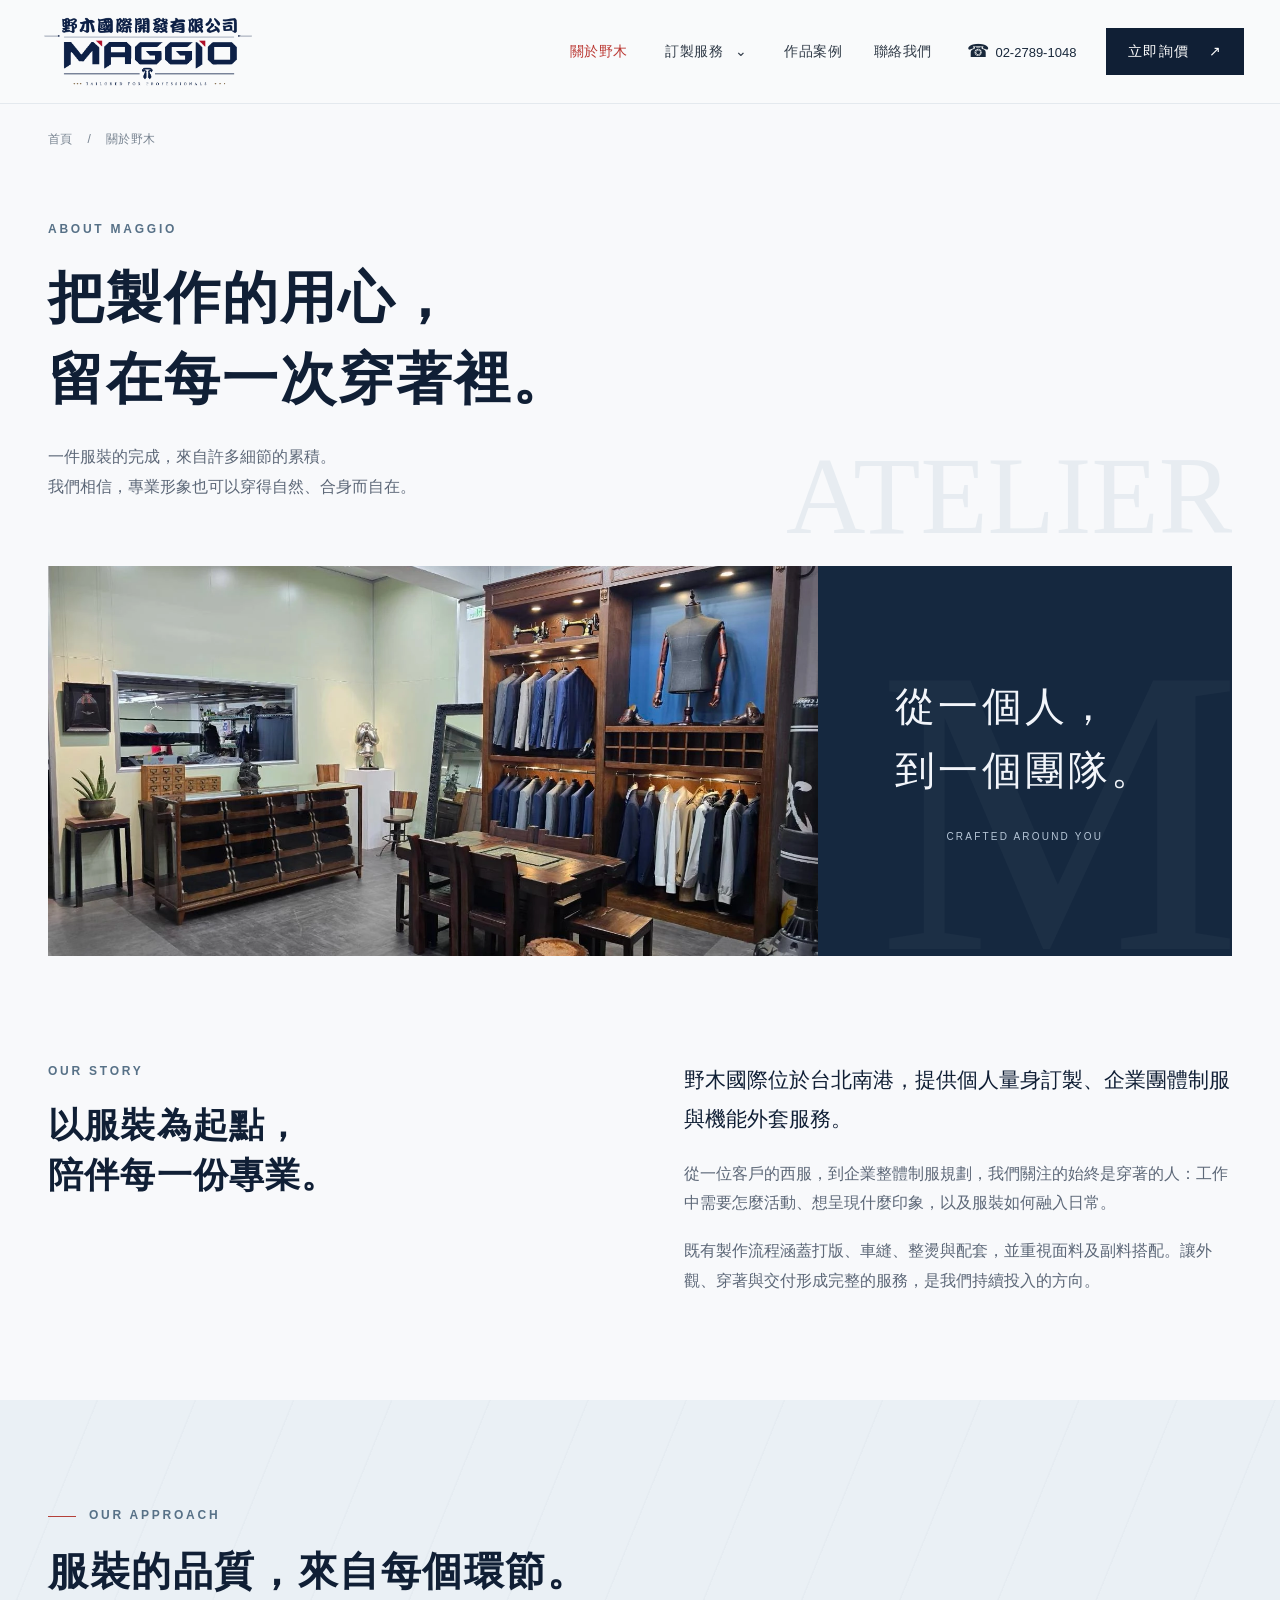
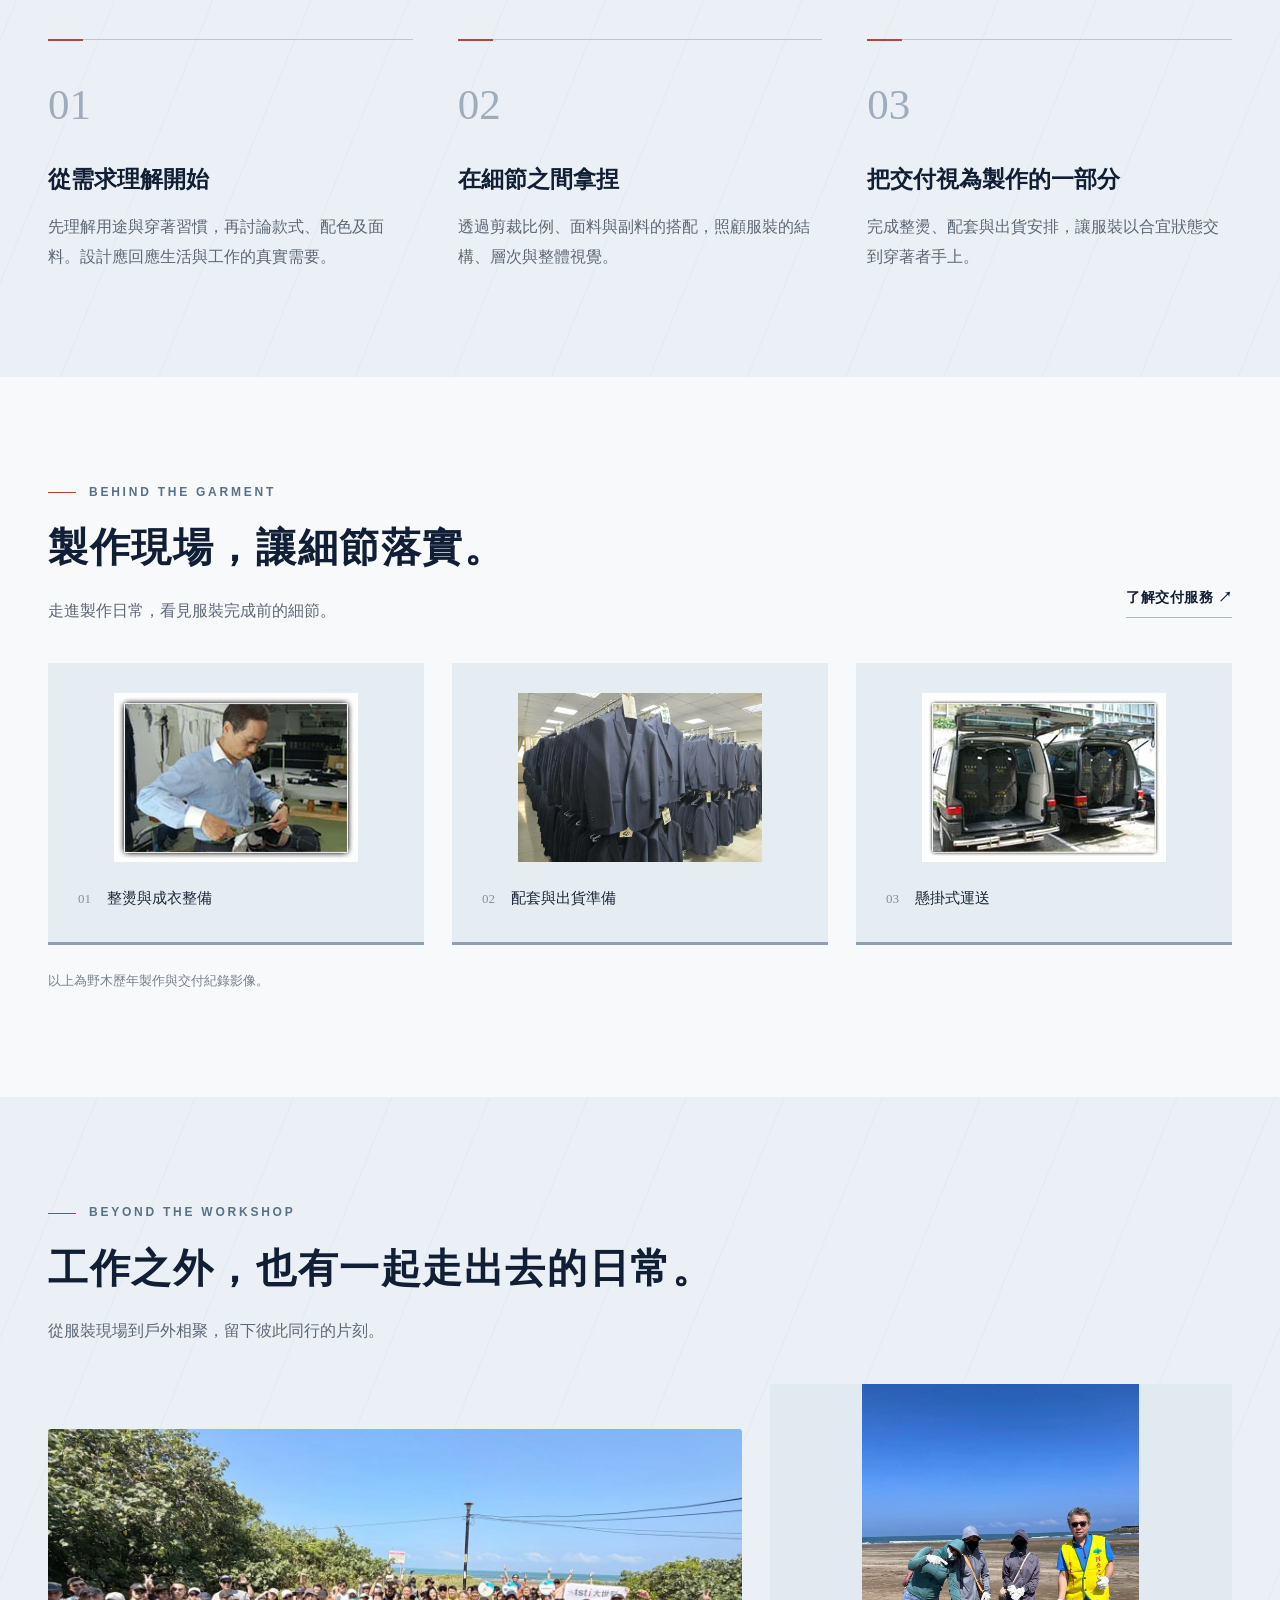
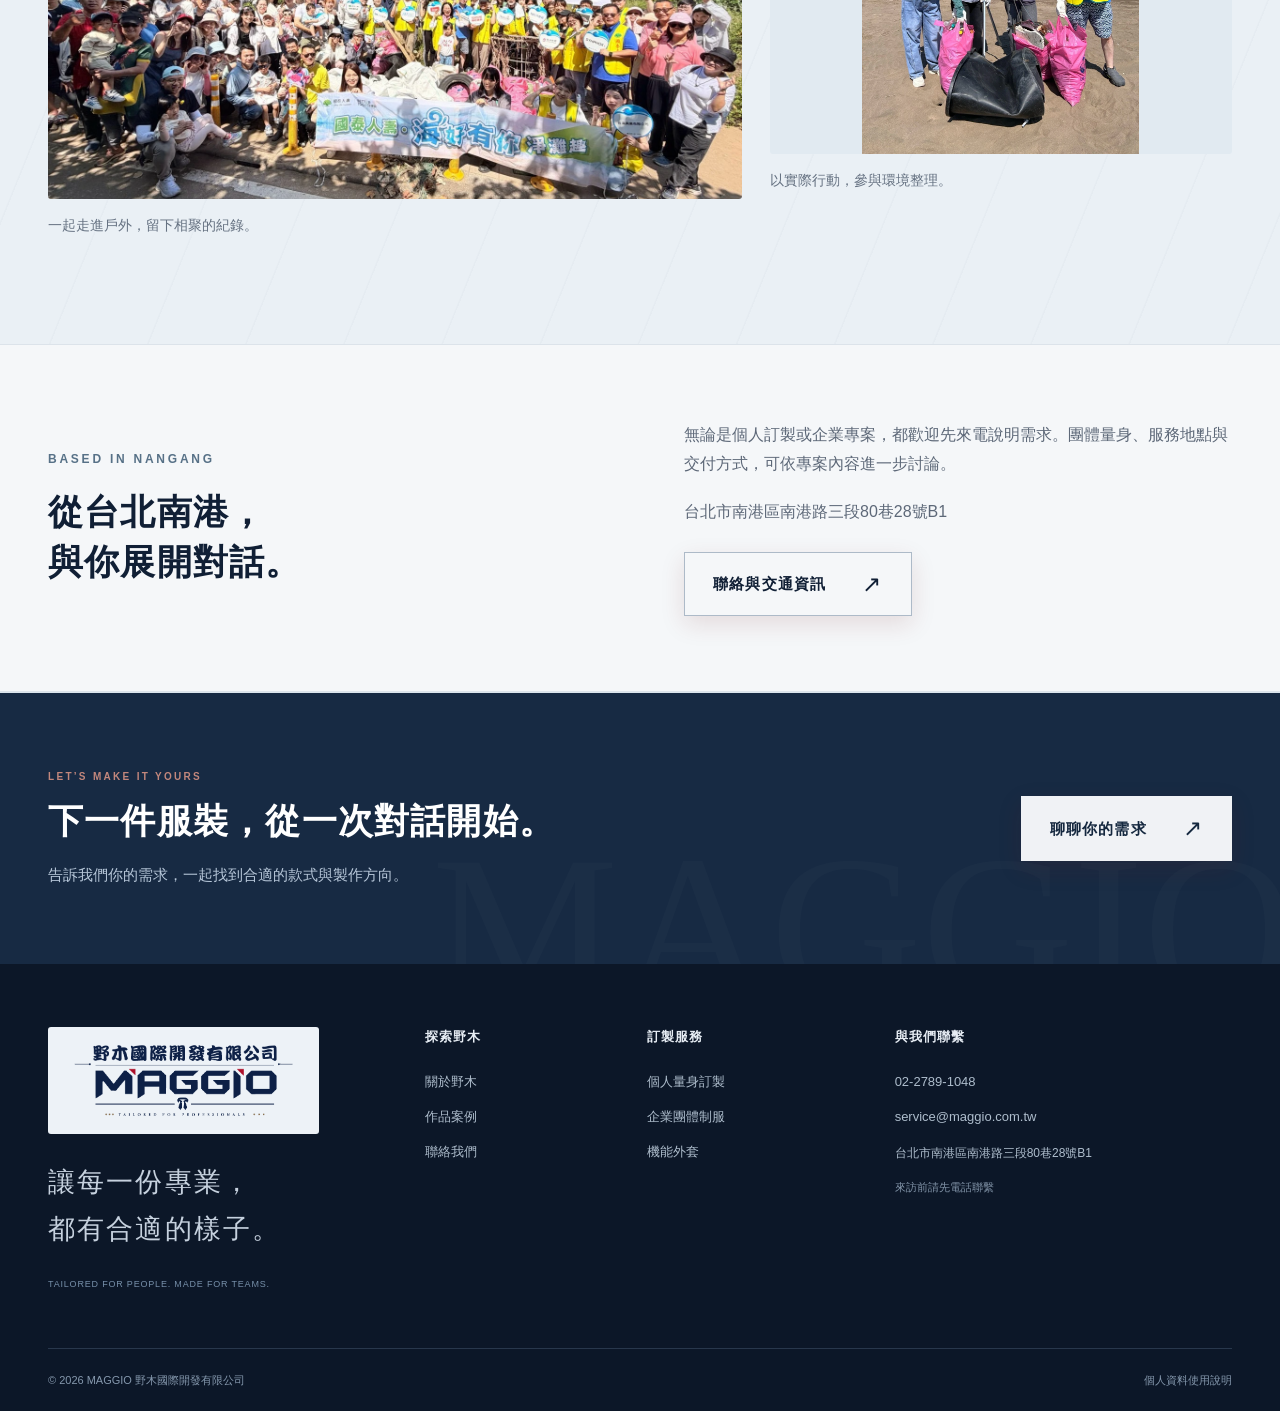
==== about/index.html @ a210dacb "Refresh supplied logo artwork and version image URLs" ====
<!doctype html>
<html lang="zh-Hant"><head><meta charset="utf-8"><meta name="viewport" content="width=device-width,initial-scale=1"><title>關於野木｜製作的細節，穿著的信任｜MAGGIO</title><meta name="description" content="認識 MAGGIO 野木國際，從打版、製作到整燙與交付，了解我們對服裝與服務的用心。"><meta name="robots" content="noindex,nofollow"><meta name="theme-color" content="#0b1c34"><link rel="canonical" href="https://www.maggio.com.tw/about/"><meta property="og:title" content="關於野木｜製作的細節，穿著的信任｜MAGGIO"><meta property="og:description" content="認識 MAGGIO 野木國際，從打版、製作到整燙與交付，了解我們對服裝與服務的用心。"><meta property="og:type" content="website"><link rel="icon" type="image/png" href="../assets/images/logo.png?v=d0197b161d"><link rel="stylesheet" href="../assets/styles.css"><link rel="stylesheet" href="../assets/design.css?v=20260930-3"><script src="../assets/site.js" defer></script><script src="../assets/experience.js" defer></script></head><body class="page-about"><a class="skip-link" href="#main">跳至主要內容</a>
<header class="site-header"><div class="header-inner">
<a class="brand" href="../index.html" aria-label="MAGGIO 野木國際 首頁"><img class="brand-logo" src="../assets/images/logo.png?v=d0197b161d" alt="MAGGIO 野木國際開發有限公司" width="729" height="245"></a>
<button class="menu-toggle" aria-expanded="false" aria-controls="main-nav" aria-label="開啟導覽選單"><span></span><span></span></button>
<nav id="main-nav" class="main-nav" aria-label="主導覽"><a href="../about/index.html" aria-current="page">關於野木</a>
<div class="nav-dropdown"><button class="services-toggle" aria-expanded="false" aria-controls="service-nav">訂製服務 <span aria-hidden="true">⌄</span></button><div class="dropdown-panel" id="service-nav"><a href="../bespoke/index.html">個人量身訂製</a><a href="../corporate-uniforms/index.html">企業團體制服</a><a href="../functional-outerwear/index.html">機能外套</a></div></div>
<a href="../projects/index.html">作品案例</a><a href="../contact/index.html">聯絡我們</a></nav>
<a class="header-phone" href="tel:+886227891048"><span aria-hidden="true">☎</span> 02-2789-1048</a><a class="header-cta" href="../contact/index.html">立即詢價 <span aria-hidden="true">↗</span></a>
</div></header><main id="main"><section class="editorial-hero container"><nav class="breadcrumb" aria-label="麵包屑"><a href="../index.html">首頁</a><span aria-hidden="true">/</span><span>關於野木</span></nav><div class="editorial-heading"><p class="eyebrow">ABOUT MAGGIO</p><h1>把製作的用心，<br>留在每一次穿著裡。</h1><p>一件服裝的完成，來自許多細節的累積。<br>我們相信，專業形象也可以穿得自然、合身而自在。</p></div><div class="about-strip"><div><img src="../assets/images/supplied-10.webp" alt="野木西服展示與諮詢空間" class="" loading="eager" decoding="async" width="1200" height="900"></div><div class="about-statement"><span class="large-monogram" aria-hidden="true">M</span><p>從一個人，<br>到一個團隊。</p><small>CRAFTED AROUND YOU</small></div></div></section>
<section class="section container split story"><div><p class="eyebrow">OUR STORY</p><h2>以服裝為起點，<br>陪伴每一份專業。</h2></div><div><p class="lead">野木國際位於台北南港，提供個人量身訂製、企業團體制服與機能外套服務。</p><p>從一位客戶的西服，到企業整體制服規劃，我們關注的始終是穿著的人：工作中需要怎麼活動、想呈現什麼印象，以及服裝如何融入日常。</p><p>既有製作流程涵蓋打版、車縫、整燙與配套，並重視面料及副料搭配。讓外觀、穿著與交付形成完整的服務，是我們持續投入的方向。</p></div></section>
<section class="section pale"><div class="container"><div class="section-heading"><p class="eyebrow">OUR APPROACH</p><h2>服裝的品質，來自每個環節。</h2></div><div class="feature-grid"><article class="feature"><span class="index">01</span><h3>從需求理解開始</h3><p>先理解用途與穿著習慣，再討論款式、配色及面料。設計應回應生活與工作的真實需要。</p></article><article class="feature"><span class="index">02</span><h3>在細節之間拿捏</h3><p>透過剪裁比例、面料與副料的搭配，照顧服裝的結構、層次與整體視覺。</p></article><article class="feature"><span class="index">03</span><h3>把交付視為製作的一部分</h3><p>完成整燙、配套與出貨安排，讓服裝以合宜狀態交到穿著者手上。</p></article></div></div></section>
<section class="section container"><div class="heading-row"><div class="section-heading"><p class="eyebrow">BEHIND THE GARMENT</p><h2>製作現場，讓細節落實。</h2><p>走進製作日常，看見服裝完成前的細節。</p></div><a class="text-link" href="../corporate-uniforms/index.html#delivery-service">了解交付服務 ↗</a></div><div class="workshop-grid"><figure><img src="../assets/images/original-40.webp" alt="原站工廠照片：師傅進行服裝整燙" class="" loading="lazy" decoding="async" width="1200" height="900"><figcaption><span>01</span> 整燙與成衣整備</figcaption></figure><figure><img src="../assets/images/supplied-06.webp" alt="深色西服成衣懸掛配套" class="" loading="lazy" decoding="async" width="1200" height="900"><figcaption><span>02</span> 配套與出貨準備</figcaption></figure><figure><img src="../assets/images/original-42.webp" alt="原站照片：服裝懸掛式運送" class="" loading="lazy" decoding="async" width="1200" height="900"><figcaption><span>03</span> 懸掛式運送</figcaption></figure></div><p class="source-note">以上為野木歷年製作與交付紀錄影像。</p></section>
<section class="section pale"><div class="container"><div class="section-heading"><p class="eyebrow">BEYOND THE WORKSHOP</p><h2>工作之外，也有一起走出去的日常。</h2><p>從服裝現場到戶外相聚，留下彼此同行的片刻。</p></div><div class="company-life"><figure><img src="../assets/images/supplied-05.webp" alt="戶外活動參與者合影" class="" loading="lazy" decoding="async" width="1200" height="900"><figcaption>一起走進戶外，留下相聚的紀錄。</figcaption></figure><figure><img src="../assets/images/supplied-01.webp" alt="戶外環境整理活動紀錄" class="" loading="lazy" decoding="async" width="1200" height="900"><figcaption>以實際行動，參與環境整理。</figcaption></figure></div></div></section><section class="location-band"><div class="container split"><div><p class="eyebrow">BASED IN NANGANG</p><h2>從台北南港，<br>與你展開對話。</h2></div><div><p>無論是個人訂製或企業專案，都歡迎先來電說明需求。團體量身、服務地點與交付方式，可依專案內容進一步討論。</p><p>台北市南港區南港路三段80巷28號B1</p><a class="button secondary" href="../contact/index.html">聯絡與交通資訊<span aria-hidden="true">↗</span></a></div></div></section><section class="cta-band"><div class="container cta-inner"><div><p class="eyebrow">LET’S MAKE IT YOURS</p><h2>下一件服裝，從一次對話開始。</h2><p>告訴我們你的需求，一起找到合適的款式與製作方向。</p></div><a class="button " href="../contact/index.html">聊聊你的需求<span aria-hidden="true">↗</span></a></div></section></main><footer class="site-footer"><div class="container footer-grid"><div class="footer-brand"><a class="brand" href="../index.html"><img class="brand-logo" src="../assets/images/logo.png?v=d0197b161d" alt="MAGGIO 野木國際開發有限公司" width="729" height="245"></a><p>讓每一份專業，<br>都有合適的樣子。</p><span class="footer-en">TAILORED FOR PEOPLE. MADE FOR TEAMS.</span></div>
<div><h3>探索野木</h3><a href="../about/index.html">關於野木</a><a href="../projects/index.html">作品案例</a><a href="../contact/index.html">聯絡我們</a></div>
<div><h3>訂製服務</h3><a href="../bespoke/index.html">個人量身訂製</a><a href="../corporate-uniforms/index.html">企業團體制服</a><a href="../functional-outerwear/index.html">機能外套</a></div>
<div class="footer-contact"><h3>與我們聯繫</h3><a href="tel:+886227891048">02-2789-1048</a><a href="mailto:service@maggio.com.tw">service@maggio.com.tw</a><p>台北市南港區南港路三段80巷28號B1</p><p class="muted">來訪前請先電話聯繫</p></div></div>
<div class="container footer-bottom"><span>© 2026 MAGGIO 野木國際開發有限公司</span><a href="../contact/index.html#privacy">個人資料使用說明</a></div></footer>
<div class="mobile-contact"><a href="tel:+886227891048">電話諮詢</a><a href="../contact/index.html">立即詢價 <span aria-hidden="true">↗</span></a></div></body></html>
---- assets/styles.css ----
@charset "UTF-8";
:root{--navy:#0b1c34;--ink:#19283b;--muted:#667282;--line:#dce3ea;--pale:#eff5fa;--red:#e34c43;--white:#fff;--serif:"Noto Serif TC","Songti TC","PMingLiU",serif;--sans:"Noto Sans TC","Microsoft JhengHei","PingFang TC",sans-serif;--container:1280px}
*{box-sizing:border-box}html{scroll-behavior:smooth;scroll-padding-top:105px}body{margin:0;background:white;color:var(--ink);font-family:var(--sans);font-size:16px;line-height:1.85;-webkit-font-smoothing:antialiased}a{color:inherit;text-decoration:none}button,input,textarea,select{font:inherit}button,a,input,textarea,select{-webkit-tap-highlight-color:transparent}button{cursor:pointer}img{display:block;max-width:100%;height:auto}figure{margin:0}h1,h2,h3,p{margin:0}p+p{margin-top:18px}h1,h2,h3{color:var(--navy)}h1,h2{font-family:var(--serif);font-weight:700;line-height:1.45;letter-spacing:.035em}h1{font-size:clamp(36px,4vw,60px)}h2{font-size:clamp(28px,2.7vw,39px)}h3{font-size:21px;line-height:1.6;font-weight:600}p{color:#5d6878}::selection{background:#d9e7f4;color:var(--navy)}:focus-visible{outline:3px solid #3874ab;outline-offset:5px}section[id]{scroll-margin-top:100px}[hidden]{display:none!important}.container{width:min(var(--container),calc(100% - 96px));margin-inline:auto}.section{padding-block:90px}.pale{background:var(--pale)}.navy{background:var(--navy);color:white}.navy h2,.navy dt,.navy .eyebrow{color:white}.navy p,.navy dd{color:#c4cfde}.eyebrow{font-size:12px;line-height:1.7;font-weight:600;letter-spacing:.18em;color:#577187;margin-bottom:18px}.section-heading{max-width:760px;margin-bottom:38px}.section-heading p:not(.eyebrow){margin-top:18px}.section-heading h2{line-height:1.45}.heading-row{display:flex;align-items:flex-end;justify-content:space-between;gap:32px;margin-bottom:38px}.heading-row .section-heading{margin:0}.heading-row>.text-link{flex-shrink:0;margin-bottom:7px}.lead{font-size:21px;line-height:1.85;color:var(--navy);margin-bottom:20px}.split{display:grid;grid-template-columns:1fr 1fr;gap:88px;align-items:center}.intro-split{gap:100px}.spaced{margin-top:58px}.button{display:inline-flex;align-items:center;justify-content:space-between;gap:36px;min-height:53px;padding:13px 28px;border:1px solid var(--red);background:var(--red);color:white;font-size:15px;letter-spacing:.08em;line-height:1.6;font-weight:600;border-radius:2px;transition:background .2s,transform .2s}.button:hover{background:#cb3d35;border-color:#cb3d35;transform:translateY(-2px)}.button span[aria-hidden]{font-size:23px;font-weight:400}.button.secondary{background:transparent;border-color:#adbac8;color:var(--navy)}.button.secondary:hover{background:#e5edf4}.text-link{display:inline-flex;gap:30px;align-items:center;font-size:14px;font-weight:600;letter-spacing:.035em;padding-bottom:6px;border-bottom:1px solid #aab7c5;color:var(--navy)}.text-link:hover{color:var(--red);border-color:var(--red)}.quiet-link{font-size:14px;letter-spacing:.05em}.quiet-link span{margin-left:18px}.source-note{font-size:13px;color:#78818d;line-height:1.8;margin-top:24px}.muted{color:#9caab9}.skip-link{position:fixed;top:-100px;left:16px;z-index:100;background:var(--navy);color:white;padding:12px}.skip-link:focus{top:10px}
/* Shared navigation */
.site-header{height:89px;background:rgba(255,255,255,.97);border-bottom:1px solid #e4e9ee;position:sticky;top:0;z-index:30}.header-inner{height:100%;width:calc(100% - 72px);max-width:1560px;margin:auto;display:flex;align-items:center;gap:30px}.brand{display:inline-flex;align-items:center;gap:14px;white-space:nowrap;color:var(--navy)}.brand>span{font-family:Georgia,"Times New Roman",serif;font-size:34px;line-height:1;letter-spacing:-1.2px}.brand>small{font-size:15px;letter-spacing:.18em;font-weight:500}.main-nav{display:flex;align-items:center;gap:31px;margin-left:auto;font-size:14px;letter-spacing:.04em}.main-nav>a,.services-toggle{padding-block:28px;color:#313b48}.main-nav>a:hover,.main-nav a[aria-current=page],.services-toggle:hover{color:var(--red)}.services-toggle{background:none;border:0;letter-spacing:.04em;font-size:14px}.services-toggle>span{margin-left:7px}.nav-dropdown{position:relative}.dropdown-panel{display:none;position:absolute;top:69px;left:-24px;min-width:220px;background:white;box-shadow:0 12px 35px #0b1c3418;padding:14px;border:1px solid var(--line)}.dropdown-panel a{display:block;padding:9px 14px}.dropdown-panel a:hover{background:var(--pale)}.nav-dropdown.open .dropdown-panel{display:block}.header-phone{font-size:13px;white-space:nowrap;margin-left:5px}.header-phone span{font-size:18px;margin-right:3px}.header-cta{background:var(--navy);color:white;padding:11px 22px;white-space:nowrap;font-size:14px;letter-spacing:.08em}.header-cta:hover{background:var(--red)}.header-cta span{margin-left:15px}.menu-toggle{display:none}.breadcrumb{display:flex;gap:15px;align-items:center;font-size:12px;color:#788491;padding-block:24px;letter-spacing:.02em}.breadcrumb a:hover{color:var(--red)}
/* Home */
.home-hero{position:relative;height:650px;isolation:isolate;overflow:hidden;background:#eaf3fc}.hero-photo{position:absolute;inset:0 0 0 25%;z-index:-2}.hero-photo img{width:100%;height:100%;object-fit:cover;object-position:right center}.home-hero:after{content:"";position:absolute;inset:0;z-index:-1;background:linear-gradient(90deg,#fbfdff 0%,#fbfdff 27%,#fbfdffed 35%,#fbfdff70 47%,transparent 58%)}.hero-layout{height:100%;display:flex;align-items:center}.hero-copy{padding-bottom:15px}.hero-copy .eyebrow{font-size:11px;margin-bottom:26px}.hero-copy h1{font-size:clamp(40px,4.15vw,65px);line-height:1.37;letter-spacing:.055em}.red-dot{color:var(--red)}.hero-subtitle{margin-top:23px;font-size:21px;letter-spacing:.12em;color:var(--navy)}.hero-description{font-size:14px;line-height:2;margin-top:17px}.hero-actions{display:flex;gap:30px;align-items:center;margin-top:32px}.hero-footnote{position:absolute;left:48px;bottom:23px;font-size:10px;letter-spacing:.16em;color:#73889d}.image-note{position:absolute;right:22px;bottom:15px;font-size:11px;color:#2c455b;background:#ffffffba;padding:2px 9px}.trust-strip{border-bottom:1px solid var(--line);background:#fff}.trust-strip>.container{display:flex;align-items:center;justify-content:space-between;gap:22px;min-height:98px}.trust-strip span{font-size:16px;color:#3b4f65;letter-spacing:.09em}.trust-strip .trust-label{font-size:13px;color:#768391;padding-right:32px;border-right:1px solid var(--line)}.trust-strip small{display:block;font-size:9px;letter-spacing:.1em;color:#7a8a9b;margin-top:4px}.service-grid{display:grid;grid-template-columns:repeat(3,1fr);gap:27px}.service-card{border-bottom:1px solid var(--line);padding-bottom:22px}.service-image{position:relative;height:280px;overflow:hidden;background:#e5ecf3}.service-image img{width:100%;height:100%;object-fit:cover;transition:transform .5s}.service-card:first-child .service-image img{object-position:center 35%}.service-card:nth-child(2) .service-image img{object-position:right; width:165%;max-width:none;transform:translateX(-34%)}.service-card:hover .service-image img{transform:scale(1.025)}.service-card:nth-child(2):hover .service-image img{transform:translateX(-34%) scale(1.025)}.card-index{position:absolute;left:17px;bottom:13px;color:white;font-family:Georgia,serif;font-size:18px;text-shadow:0 1px 5px #0008}.service-body{padding-top:22px}.service-body h3{font-family:var(--serif);font-size:24px}.service-body p{font-size:14px;margin-top:8px;margin-bottom:22px}.service-body .text-link{border:0;padding:0}.craft-section{background:#f1f4f6;padding-block:76px}.craft-visual{position:relative;height:510px;overflow:hidden}.craft-visual>img{width:100%;height:100%;object-fit:cover;object-position:center 27%}.visual-caption{position:absolute;bottom:0;left:0;padding:32px;background:linear-gradient(0deg,#0b1c34d9,transparent);width:100%}.visual-caption span{font-size:10px;letter-spacing:.2em;color:#c7d6e4}.visual-caption p{font-family:var(--serif);color:white;font-size:27px;margin-top:12px}.split-copy>p{margin-top:24px}.inline-values{display:flex;gap:22px;padding-block:22px;margin-block:26px;border-top:1px solid #cfd8e1;border-bottom:1px solid #cfd8e1;font-size:14px}.project-grid{display:grid;grid-template-columns:repeat(3,1fr);gap:28px}.project-photo{display:block;position:relative;background:#edf0f3;overflow:hidden;aspect-ratio:4/4.8}.project-photo img{width:100%;height:100%;object-fit:cover;object-position:top;transition:transform .5s}.project-card:hover .project-photo img{transform:scale(1.03)}.project-hover{position:absolute;inset:auto 0 0;padding:16px 20px;background:#0b1c34d9;color:white;font-size:13px;transform:translateY(100%);transition:transform .25s}.project-photo:hover .project-hover,.project-photo:focus-visible .project-hover{transform:translateY(0)}.project-caption{padding-top:23px}.project-caption .eyebrow{font-size:10px;margin-bottom:7px}.project-caption h3{font-family:var(--serif);font-size:23px}.project-caption>p:last-child{font-size:14px;margin-top:8px}.page-home .project-card:nth-child(2) .project-photo img{object-fit:contain;padding:20px}.page-home .project-card:nth-child(3) .project-photo img{object-fit:contain;padding:15px}.steps{list-style:none;display:grid;grid-template-columns:repeat(4,1fr);gap:30px;margin:0;padding:0;counter-reset:steps}.steps li{border-top:1px solid #c7d3df;padding-top:22px}.step-number{font-family:Georgia,serif;font-size:36px;font-weight:400;color:#7890a8;display:block;line-height:1;margin-bottom:23px}.steps h3{font-size:19px;margin-bottom:10px}.steps p{font-size:14px}.cta-band{background:#e5eef6;border-top:1px solid #dbe5ed}.cta-inner{padding-block:58px;display:flex;align-items:center;justify-content:space-between;gap:40px}.cta-inner h2{font-size:30px}.cta-inner .eyebrow{font-size:10px;margin-bottom:12px}.cta-inner p:not(.eyebrow){font-size:14px;margin-top:13px}.cta-inner>.button{flex-shrink:0}
/* About */
.editorial-hero{padding-bottom:0}.editorial-heading{text-align:center;padding:28px 0 52px}.editorial-heading h1{font-size:48px}.editorial-heading>p:last-child{margin-top:22px;font-size:16px}.about-strip{display:grid;grid-template-columns:1.2fr 1fr;min-height:390px}.about-strip>div:first-child{overflow:hidden}.about-strip img{height:390px;width:100%;object-fit:cover;object-position:center 38%}.about-statement{position:relative;isolation:isolate;overflow:hidden;background:#e6eef5;display:flex;align-items:center;justify-content:center;flex-direction:column}.about-statement p{font-family:var(--serif);font-size:40px;color:var(--navy);line-height:1.6;letter-spacing:.08em}.about-statement small{font-size:10px;letter-spacing:.22em;margin-top:25px;color:#71859a}.large-monogram{position:absolute;z-index:-1;font-family:Georgia,serif;line-height:1;font-size:410px;color:#dce6ef;right:-10px;bottom:-60px}.story{align-items:start}.feature-grid{display:grid;grid-template-columns:repeat(3,1fr);gap:45px}.feature{border-top:1px solid #cbd6e0;padding-top:25px}.feature .index{font-family:Georgia,serif;font-size:15px;color:#8b9aab;display:block;margin-bottom:17px}.feature h3{font-family:var(--serif);font-size:23px;margin-bottom:14px}.feature p{font-size:15px}.workshop-grid{display:grid;grid-template-columns:repeat(3,1fr);gap:28px}.workshop-grid figure{background:#f3f6f8;display:flex;align-items:center;flex-direction:column;padding:30px}.workshop-grid img{width:244px;height:169px;object-fit:contain}.workshop-grid figcaption{padding-top:22px;font-size:15px;align-self:flex-start}.workshop-grid figcaption span{font-family:Georgia,serif;font-size:13px;margin-right:12px;color:#8092a5}.location-band{padding:75px 0;background:#f5f7f9;border-block:1px solid var(--line)}.location-band .button{margin-top:25px}
/* Service pages */
.service-hero{background:#eff3f6;padding-bottom:54px}.service-hero-grid{display:grid;grid-template-columns:.92fr 1.08fr;gap:45px;align-items:center}.service-hero-grid h1{font-size:53px}.service-hero-grid p:not(.eyebrow){margin-top:22px;font-size:18px}.service-hero-grid .button{margin-top:32px}.hero-small{display:block;color:#788593;font-size:12px;letter-spacing:.12em;margin-top:22px}.portrait-pair{display:grid;grid-template-columns:1fr 1fr;gap:18px;height:490px;align-items:start}.portrait-pair>div{height:440px;overflow:hidden}.portrait-pair>div:last-child{margin-top:50px}.portrait-pair img{height:100%;width:100%;object-fit:cover;object-position:center 10%}.fabric-section{background:#f2f4f7;padding:76px 0}.fabric-photo{height:490px;overflow:hidden}.fabric-photo img{width:100%;height:100%;object-fit:cover;object-position:center 28%}.fabric-section h2+p{margin-top:22px}.detail-list{padding:0;margin:28px 0 0}.detail-list>div{padding:20px 0;border-top:1px solid #cdd7e1}.detail-list dt{font-size:17px;font-weight:600;color:var(--navy);margin-bottom:7px}.detail-list dd{margin:0;font-size:15px;color:#667384;line-height:1.85}.faq-layout{display:grid;grid-template-columns:.85fr 1.15fr;gap:85px;align-items:start}.faq-layout>div:first-child>p:last-child{margin-top:22px;font-size:15px}.faq-list details{border-top:1px solid #cdd7e1;padding:0}.faq-list details:last-child{border-bottom:1px solid #cdd7e1}.faq-list summary{cursor:pointer;list-style:none;display:flex;justify-content:space-between;align-items:center;gap:25px;padding:23px 0;color:var(--navy);font-size:17px}.faq-list summary::-webkit-details-marker{display:none}.faq-list summary span{font-size:22px;color:#8296aa;transition:transform .2s}.faq-list details[open] summary span{transform:rotate(45deg)}.faq-list details p{font-size:15px;padding:0 38px 25px 0}.corporate-hero{background:#f4f7fa;position:relative;overflow:hidden;padding-bottom:0}.corporate-heading{position:relative;z-index:2;max-width:650px;padding:35px 0 60px}.corporate-heading h1{font-size:49px}.corporate-heading>p:not(.eyebrow){margin-top:25px}.corporate-heading>.button{margin-top:30px}.corporate-image{height:420px;position:relative;overflow:hidden}.corporate-image img{height:100%;width:100%;object-fit:cover;object-position:center top}.brief-note{display:grid;grid-template-columns:1fr 2fr;gap:35px;border-top:1px solid #c8d6e3;margin-top:48px;padding-top:27px}.brief-note h3{font-size:18px}.brief-note p{font-size:14px}.uniform-editorial{display:grid;grid-template-columns:.85fr .85fr 1.25fr;gap:25px;align-items:center}.uniform-main{height:430px;background:#edf1f4;padding:25px}.uniform-main img{width:100%;height:100%;object-fit:contain}.uniform-copy{padding-left:30px}.uniform-copy h3{font-family:var(--serif);font-size:29px}.uniform-copy p:not(.eyebrow){margin-block:22px}.navy .detail-list{margin:0}.navy .detail-list>div{border-color:#42536b}.navy h2+p{margin-top:25px}.outerwear-hero{position:relative;background:#0a1928;isolation:isolate;color:white;overflow:hidden;min-height:575px}.outerwear-image{position:absolute;inset:0 0 0 30%;z-index:-2}.outerwear-image img{width:100%;height:100%;object-fit:cover}.outerwear-hero:after{content:"";position:absolute;inset:0;background:linear-gradient(90deg,#0a1928 15%,#0a1928eb 35%,#0a192880 60%,transparent 90%);z-index:-1}.outerwear-hero .breadcrumb{color:#b8c6d4}.outerwear-hero h1{color:white;font-size:54px}.outerwear-copy{padding:40px 0 65px}.outerwear-copy .eyebrow{color:#9ebbd2}.outerwear-copy>p:not(.eyebrow){color:#cbd8e3;margin-top:25px;font-size:18px}.outerwear-copy .button{margin-top:30px}.outerwear-copy small{display:block;font-size:11px;margin-top:23px;color:#b7c8d6}.outerwear-grid{display:grid;grid-template-columns:repeat(3,1fr);gap:28px}.outerwear-grid .project-photo{aspect-ratio:1.35;background:#e5ebef;padding:24px}.outerwear-grid .project-photo img{object-fit:contain}.page-outerwear .detail-list{margin:0}.page-outerwear #materials h2+p{margin-top:25px}
/* Collection */
.page-intro{padding-bottom:60px}.page-intro>.eyebrow{margin-top:32px}.page-intro h1{font-size:51px}.intro-bottom{display:flex;justify-content:space-between;align-items:flex-end;gap:30px;margin-top:25px}.collection-label{font-size:10px;letter-spacing:.16em;color:#71849a}.collection-nav{position:sticky;top:88px;z-index:20;background:#fff;border-block:1px solid var(--line)}.collection-nav>.container{display:flex;gap:50px}.collection-nav a{padding:20px 0;font-size:15px}.collection-nav a:hover{color:var(--red)}.collection-nav a span{font-size:10px;font-family:Georgia,serif;margin-left:13px;color:#8698aa}.collection-heading{display:flex;align-items:center;gap:30px;margin-bottom:36px}.collection-heading>.section-heading{margin:0;flex:1}.collection-heading .eyebrow{margin-bottom:8px}.collection-number{font-family:Georgia,serif;font-size:64px;color:#c9d5e1;line-height:1}.collection-heading .text-link{align-self:flex-end}.page-projects section[id]{scroll-margin-top:155px}.uniforms .project-photo{padding:20px;background:#e4ebf1}.uniforms .project-photo img{object-fit:contain}
/* Contact */
.contact-intro>p:last-child{margin-top:24px}.contact-grid{display:grid;grid-template-columns:.82fr 1.18fr;gap:80px;align-items:start;padding-bottom:50px}.contact-details{padding-top:25px}.contact-details h2{font-size:29px;margin-bottom:36px}.contact-item{margin-bottom:28px}.contact-item>span{display:block;font-size:12px;color:#8291a2;margin-bottom:7px}.contact-item>a:not(.text-link){color:var(--navy);font-size:17px}.contact-item .contact-phone{font-family:Georgia,serif;font-size:30px!important;line-height:1.6}.contact-item p{color:var(--navy)}.contact-item .text-link{margin-top:13px;font-size:12px}.visit-note{font-size:14px;color:#788596;border-top:1px solid var(--line);padding-top:20px}.prepare-list{margin-top:36px;border-left:2px solid #b8cadb;padding-left:22px}.prepare-list h3{font-size:16px;margin-bottom:8px}.prepare-list p{font-size:14px}.form-panel{background:#f2f6f9;padding:40px}.form-panel h2{font-size:29px}.form-intro{font-size:13px;margin:12px 0 28px}.form-field{margin-bottom:22px;min-width:0}.form-field label{display:block;font-size:14px;font-weight:500;margin-bottom:9px;color:var(--navy)}.form-field label span{font-size:12px;color:#8794a2;font-weight:400;margin-left:5px}.form-field input,.form-field select,.form-field textarea{width:100%;border:1px solid #ccd6df;border-radius:0;background:#fff;color:var(--ink);padding:12px 13px;min-height:49px;font-size:15px}.form-field textarea{resize:vertical;line-height:1.8}.form-field input::placeholder,.form-field textarea::placeholder{font-size:13px;color:#8d97a2}.form-row{display:grid;grid-template-columns:1fr 1fr;gap:18px}.consent{display:flex;align-items:flex-start;gap:10px;font-size:12px;line-height:1.9;color:#647486;margin-bottom:26px}.consent input{margin-top:6px;min-width:17px;min-height:17px;accent-color:var(--navy)}.consent a{text-decoration:underline;text-underline-offset:3px;color:var(--navy)}.submit-button{width:100%;justify-content:center;gap:22px}.submit-button:disabled{opacity:.6;cursor:wait;transform:none}.honey{position:absolute;left:-10000px;width:1px;height:1px;overflow:hidden}.form-status{font-size:13px;margin-top:15px}.form-status.error{color:#a1231d}.email-draft{border-top:1px solid #bbcbd9;padding-top:28px;margin-top:25px}.email-draft h3{font-size:21px}.email-draft p{font-size:13px;margin-top:10px}.email-draft textarea{margin-block:18px;width:100%;border:1px solid #c4d0db;padding:15px;font-size:13px;resize:vertical;background:white;color:#30465a}.draft-actions{display:flex;flex-wrap:wrap;gap:12px}.draft-actions .button{font-size:13px;padding:12px 17px;gap:12px}.map{width:100%;height:390px;border:1px solid var(--line);background:#e8eef3}.privacy-section{padding:0 0 75px;max-width:900px}.privacy-section h2{font-family:var(--sans);font-size:20px;margin-bottom:18px}.privacy-section p{font-size:13px;line-height:2}
/* Footer */
.site-footer{background:#0a182d;color:#c7d1dd;padding-top:63px}.footer-grid{display:grid;grid-template-columns:1.3fr .7fr .8fr 1.3fr;gap:40px;padding-bottom:55px}.site-footer .brand{color:white;flex-wrap:wrap;gap:12px}.site-footer .brand>span{font-size:32px}.site-footer .brand>small{font-size:13px}.footer-brand>p{margin-top:25px;color:#c6d1de;font-family:var(--serif);font-size:23px;line-height:1.75;letter-spacing:.08em}.footer-en{display:block;margin-top:23px;font-size:9px;letter-spacing:.09em;color:#7790aa}.footer-grid h3{color:#e7edf4;font-size:13px;margin-bottom:22px;letter-spacing:.08em}.footer-grid>div:not(:first-child)>a{display:block;font-size:13px;color:#aebdcc;margin-top:11px}.footer-grid a:hover{color:white}.footer-contact>p{color:#aebdcc;font-size:12px;margin-top:14px;line-height:1.8}.footer-contact>p.muted{font-size:11px;color:#8294a8}.footer-bottom{padding-block:21px;border-top:1px solid #28374c;display:flex;justify-content:space-between;gap:20px;font-size:11px;color:#8598ad}.mobile-contact{display:none}
/* Tablet and mobile */
@media(min-width:1600px){.home-hero{height:720px}.hero-photo{left:28%}.hero-footnote{left:calc((100% - 1280px)/2)}}
@media(max-width:1200px){.header-inner{gap:22px;width:calc(100% - 48px)}.brand>span{font-size:30px}.brand>small{font-size:13px}.main-nav{gap:21px}.header-phone{display:none}.container{width:calc(100% - 72px)}.home-hero{height:600px}.hero-copy h1{font-size:50px}.hero-photo{left:20%}.hero-photo img{object-position:70% center}.home-hero:after{background:linear-gradient(90deg,#fbfdff 0%,#fbfdff 23%,#fbfdffed 35%,#fbfdff44 53%,transparent 65%)}.hero-copy{max-width:52%}.hero-description{font-size:13px}.hero-actions{gap:22px}.hero-actions .button{padding-inline:22px;gap:24px}.split{gap:50px}.service-image{height:240px}.feature-grid{gap:30px}.contact-grid{gap:50px}.form-panel{padding:30px}.footer-grid{gap:28px}.uniform-main{height:360px}.uniform-copy{padding-left:10px}.uniform-copy h3{font-size:25px}.hero-subtitle{font-size:18px;letter-spacing:.08em}}
@media(max-width:900px){.site-header{height:76px}.header-inner{gap:20px}.brand{gap:10px}.brand>span{font-size:28px}.brand>small{font-size:12px}.header-cta{margin-left:auto;font-size:12px;padding:9px 15px}.header-cta span{margin-left:8px}.menu-toggle{display:flex;flex-direction:column;gap:6px;background:none;border:0;width:30px;padding:6px 2px;order:5}.menu-toggle span{height:1px;width:25px;background:var(--navy);transition:transform .2s}.menu-toggle[aria-expanded=true] span:first-child{transform:translateY(3.5px) rotate(45deg)}.menu-toggle[aria-expanded=true] span:last-child{transform:translateY(-3.5px) rotate(-45deg)}.main-nav{display:none;position:absolute;top:75px;left:0;right:0;padding:15px 30px 26px;background:#fff;box-shadow:0 15px 20px #0b1c3410;max-height:calc(100dvh - 76px);overflow:auto}.main-nav.open{display:block}.main-nav>a{display:block;padding:12px 0;border-bottom:1px solid #e7ecf1}.services-toggle{padding:13px 0;width:100%;display:flex;justify-content:space-between}.dropdown-panel{position:static;box-shadow:none;padding:0 0 10px 16px;border:none}.dropdown-panel a{font-size:14px}.container{width:calc(100% - 48px)}.section{padding-block:65px}.home-hero{height:580px}.hero-photo{left:10%}.hero-copy h1{font-size:41px}.hero-copy{max-width:51%}.hero-copy .eyebrow{font-size:9px}.hero-subtitle{font-size:16px}.hero-description{font-size:12px}.hero-actions{flex-direction:column;align-items:flex-start;gap:15px}.hero-actions .button{font-size:13px}.hero-footnote{left:24px;font-size:8px}.trust-strip>.container{flex-wrap:wrap;justify-content:space-around;padding:20px 0;gap:15px}.trust-strip .trust-label{display:none}.trust-strip span{font-size:13px}.trust-strip small{font-size:8px}.service-grid{gap:18px}.service-image{height:200px}.service-body h3{font-size:20px}.service-body p{font-size:13px}.split{gap:35px}.split-copy h2{font-size:30px}.split-copy p{font-size:14px}.craft-visual{height:440px}.project-grid{gap:20px}.project-caption h3{font-size:21px}.project-caption>p:last-child{font-size:13px}.steps{gap:22px}.steps h3{font-size:17px}.steps p{font-size:13px}.cta-inner h2{font-size:27px}.cta-inner .button{gap:20px;font-size:13px;padding-inline:20px}.footer-grid{grid-template-columns:1.2fr 1fr 1fr}.footer-contact{grid-column:1/-1;display:flex;align-items:center;flex-wrap:wrap;gap:10px 25px}.footer-contact h3{margin:0}.footer-contact>p,.footer-contact>a{margin:0!important}.editorial-heading h1{font-size:42px}.about-strip{min-height:320px}.about-strip img{height:320px}.about-statement p{font-size:32px}.feature-grid{gap:22px}.feature h3{font-size:20px}.feature p{font-size:14px}.workshop-grid{gap:18px}.workshop-grid figure{padding:17px}.workshop-grid img{height:auto}.workshop-grid figcaption{font-size:13px}.service-hero-grid{gap:30px}.service-hero-grid h1{font-size:40px}.portrait-pair{height:390px;gap:12px}.portrait-pair>div{height:345px}.portrait-pair>div:last-child{margin-top:45px}.service-hero-grid p:not(.eyebrow){font-size:15px}.service-hero-grid .button{font-size:13px;padding-inline:20px}.fabric-photo{height:470px}.faq-layout{gap:45px;grid-template-columns:.8fr 1.2fr}.faq-list summary{font-size:16px}.corporate-heading h1{font-size:43px}.corporate-image{height:330px}.uniform-editorial{grid-template-columns:1fr 1fr}.uniform-copy{grid-column:1/-1;padding:15px 0 0}.uniform-main{height:370px}.outerwear-hero h1{font-size:44px}.outerwear-grid{gap:20px}.outerwear-grid .project-photo{padding:12px}.page-intro h1{font-size:45px}.collection-nav{top:75px}.collection-heading{gap:20px}.collection-heading h2{font-size:27px}.collection-heading .text-link{font-size:12px}.collection-number{font-size:52px}.contact-grid{grid-template-columns:.8fr 1.2fr;gap:28px}.contact-item .contact-phone{font-size:25px!important}.contact-item>a:not(.text-link){font-size:14px}.form-panel{padding:25px}.form-row{grid-template-columns:1fr;gap:0}.form-panel h2{font-size:26px}.collection-label{display:none}}
@media(max-width:600px){html{scroll-padding-top:85px}.container{width:calc(100% - 40px)}.header-inner{width:calc(100% - 32px);gap:14px}.site-header{height:68px}.brand>span{font-size:26px}.brand>small{font-size:11px;letter-spacing:.08em}.header-cta{display:none}.menu-toggle{margin-left:auto}.main-nav{top:67px}.breadcrumb{font-size:11px;padding-block:20px}.eyebrow{font-size:10px;margin-bottom:15px}.section{padding-block:52px}h1{font-size:36px}h2{font-size:29px}h3{font-size:20px}body{font-size:16px}.home-hero{height:auto;min-height:780px;padding-top:42px;padding-bottom:365px;background:#f3f8fd}.hero-layout{height:auto}.hero-copy{max-width:100%;padding-bottom:0}.hero-copy .eyebrow{font-size:9px;margin-bottom:19px}.hero-copy h1{font-size:43px;line-height:1.35;letter-spacing:.025em}.hero-subtitle{font-size:17px;margin-top:18px;letter-spacing:.08em}.hero-description{font-size:13px;margin-top:13px}.hero-actions{flex-direction:row;align-items:center;gap:24px;margin-top:25px}.hero-actions .button{font-size:13px;min-height:49px;padding:12px 20px;gap:25px}.quiet-link{font-size:12px}.quiet-link span{margin-left:10px}.hero-photo{inset:auto 0 0 0;height:360px;z-index:-2}.hero-photo img{object-fit:cover;object-position:right center;width:155%;max-width:none;transform:translateX(-35.5%)}.home-hero:after{background:linear-gradient(180deg,#f3f8fd 0%,#f3f8fd 50%,#f3f8fd00 66%)}.hero-footnote{left:20px;bottom:13px;max-width:210px;font-size:7px}.home-hero .image-note{font-size:8px;right:12px;bottom:11px}.trust-strip>.container{display:grid;grid-template-columns:1fr 1fr;gap:18px;padding:24px 0}.trust-strip span{font-size:13px;letter-spacing:.07em}.trust-strip small{font-size:8px}.section-heading{margin-bottom:28px}.section-heading h2{font-size:28px}.section-heading p:not(.eyebrow){font-size:14px;margin-top:14px}.service-grid{grid-template-columns:1fr;gap:32px}.service-card{display:grid;grid-template-columns:42% 1fr;gap:20px;padding-bottom:26px}.service-image{height:180px}.service-body{padding-top:7px}.service-body h3{font-size:21px}.service-body p{font-size:13px;margin-bottom:18px}.service-body .text-link{font-size:12px;gap:18px}.card-index{font-size:14px;left:10px;bottom:8px}.service-card:nth-child(2) .service-image img{width:255%;transform:translateX(-58%)}.service-card:nth-child(2):hover .service-image img{transform:translateX(-58%)}.split{grid-template-columns:1fr;gap:34px}.craft-section{padding-block:50px}.craft-visual{height:410px}.craft-visual>img{object-position:center 20%}.split-copy h2{font-size:31px}.split-copy>p{font-size:15px;margin-top:20px}.inline-values{font-size:13px;gap:20px;margin-block:22px;padding-block:17px}.heading-row{display:block;margin-bottom:28px}.heading-row>.text-link{margin-top:22px;font-size:13px}.project-grid{grid-template-columns:1fr;gap:35px}.project-photo{aspect-ratio:4/4.7;max-height:520px}.project-caption{padding-top:19px}.project-caption .eyebrow{font-size:10px}.project-caption h3{font-size:24px}.project-caption>p:last-child{font-size:14px}.project-hover{transform:translateY(0);padding:11px 17px;font-size:12px;background:#0b1c34c9}.page-home .project-grid{grid-template-columns:1fr 1fr;gap:25px 17px}.page-home .project-grid .project-card:last-child{grid-column:1/-1}.page-home .project-card:last-child .project-photo{aspect-ratio:1.5}.page-home .project-caption h3{font-size:20px}.page-home .project-caption>p:last-child{font-size:12px}.page-home .project-caption .eyebrow{font-size:8px;letter-spacing:.07em}.steps{grid-template-columns:1fr 1fr;gap:30px 25px}.step-number{font-size:30px;margin-bottom:18px}.steps h3{font-size:17px}.steps p{font-size:13px}.steps li{padding-top:18px}.cta-inner{padding-block:42px;display:block}.cta-inner h2{font-size:27px}.cta-inner p:not(.eyebrow){font-size:13px}.cta-inner .button{margin-top:27px;font-size:14px}.site-footer{padding-top:45px;padding-bottom:58px}.footer-grid{grid-template-columns:1fr 1fr;gap:35px 25px;padding-bottom:35px}.footer-brand{grid-column:1/-1}.footer-brand>p{font-size:24px;margin-top:20px}.footer-en{font-size:8px;margin-top:17px}.footer-contact{display:block}.footer-contact h3{margin-bottom:17px}.footer-contact>a{margin-top:10px!important}.footer-contact>p{margin-top:12px!important}.footer-bottom{font-size:10px;flex-direction:column;gap:8px;padding-block:20px}.mobile-contact{position:fixed;bottom:0;left:0;right:0;z-index:35;display:grid;grid-template-columns:1fr 1.3fr;background:white;box-shadow:0 -2px 10px #0b1c3414;padding-bottom:env(safe-area-inset-bottom)}.mobile-contact>a{min-height:52px;display:flex;align-items:center;justify-content:center;font-size:14px;letter-spacing:.08em}.mobile-contact>a:last-child{background:var(--navy);color:white;gap:25px}.editorial-heading{padding:18px 0 35px;text-align:left}.editorial-heading h1{font-size:35px}.editorial-heading>p:last-child{font-size:14px;margin-top:18px}.about-strip{grid-template-columns:1fr;min-height:0}.about-strip img{height:285px}.about-statement{min-height:240px}.about-statement p{font-size:32px;text-align:center}.about-statement small{margin-top:16px;font-size:9px}.large-monogram{font-size:330px;right:20px;bottom:-75px}.lead{font-size:19px}.feature-grid{grid-template-columns:1fr;gap:30px}.feature{padding-top:18px}.feature .index{margin-bottom:10px}.feature h3{font-size:22px;margin-bottom:10px}.feature p{font-size:15px}.workshop-grid{grid-template-columns:1fr;gap:18px}.workshop-grid figure{flex-direction:row;gap:16px;padding:18px;align-items:center}.workshop-grid img{width:46%;height:auto}.workshop-grid figcaption{align-self:center;padding:0;font-size:13px}.workshop-grid figcaption span{display:block;margin-bottom:6px}.location-band{padding-block:48px}.service-hero{padding-bottom:30px}.service-hero-grid{grid-template-columns:1fr;gap:32px}.service-hero-grid h1{font-size:40px}.service-hero-grid .eyebrow{margin-bottom:16px}.service-hero-grid p:not(.eyebrow){font-size:16px;margin-top:18px}.service-hero-grid .button{margin-top:24px;font-size:14px}.hero-small{font-size:11px;margin-top:17px}.portrait-pair{height:340px;gap:15px}.portrait-pair>div{height:310px}.portrait-pair>div:last-child{margin-top:30px}.spaced{margin-top:40px}.fabric-section{padding-block:50px}.fabric-photo{height:410px}.detail-list{margin-top:22px}.detail-list dt{font-size:17px}.detail-list dd{font-size:14px}.faq-layout{grid-template-columns:1fr;gap:30px}.faq-list summary{font-size:16px;padding-block:19px}.faq-list details p{padding-right:12px;font-size:14px}.corporate-heading{padding:20px 0 35px}.corporate-heading h1{font-size:35px;letter-spacing:.02em}.corporate-heading>p:not(.eyebrow){font-size:15px;margin-top:20px}.corporate-heading>.button{margin-top:25px}.corporate-image{height:315px}.corporate-image img{width:155%;max-width:none;transform:translateX(-35.5%);object-position:right center}.brief-note{grid-template-columns:1fr;gap:10px;margin-top:35px;padding-top:22px}.uniform-editorial{gap:16px}.uniform-main{height:285px;padding:12px}.uniform-copy{padding-top:18px}.uniform-copy h3{font-size:26px}.outerwear-hero{min-height:580px}.outerwear-image{inset:0}.outerwear-hero:after{background:linear-gradient(90deg,#0a1928f5 0%,#0a1928bf 55%,#0a19285e 100%)}.outerwear-copy{padding:30px 0 48px}.outerwear-hero h1{font-size:37px}.outerwear-copy>p:not(.eyebrow){font-size:16px}.outerwear-copy small{max-width:250px;font-size:10px}.outerwear-grid{grid-template-columns:1fr;gap:32px}.outerwear-grid .project-photo{aspect-ratio:1.5;padding:22px}.page-intro{padding-bottom:35px}.page-intro>.eyebrow{margin-top:20px}.page-intro h1{font-size:37px}.intro-bottom{margin-top:20px}.intro-bottom p{font-size:14px}.collection-nav{top:67px}.collection-nav>.container{gap:0;justify-content:space-between}.collection-nav a{font-size:13px;padding:16px 0}.collection-nav a span{font-size:9px;margin-left:8px}.collection-heading{gap:14px;flex-wrap:wrap}.collection-heading>.section-heading{flex-basis:calc(100% - 64px)}.collection-heading .text-link{margin-left:58px;font-size:12px}.collection-heading h2{font-size:25px}.collection-heading .eyebrow{font-size:9px;letter-spacing:.11em}.collection-number{font-size:43px}.page-projects section[id]{scroll-margin-top:130px}.uniforms .project-photo{max-height:490px}.contact-intro>p:last-child{font-size:14px;margin-top:22px}.contact-grid{grid-template-columns:1fr;gap:35px;padding-bottom:0}.contact-details{padding-top:10px}.contact-details h2{font-size:26px;margin-bottom:27px}.contact-item .contact-phone{font-size:30px!important}.contact-item>a:not(.text-link){font-size:16px}.contact-item{margin-bottom:23px}.prepare-list{margin-top:25px}.form-panel{padding:28px 21px;margin-inline:-4px}.form-panel h2{font-size:26px}.form-intro{font-size:12px}.form-field input,.form-field select,.form-field textarea{font-size:16px}.form-field label{font-size:14px}.consent{font-size:12px}.map{height:320px}.privacy-section{padding-bottom:45px}.privacy-section h2{font-size:19px}.privacy-section p{font-size:12px}.source-note{font-size:12px}.visual-caption{padding:25px}.visual-caption p{font-size:27px}}
@media(prefers-reduced-motion:reduce){html{scroll-behavior:auto}*,*:before,*:after{transition:none!important;animation:none!important}}

/* Contrast in dark service panels. */
.navy .detail-list dt{color:#f3f7fc}.navy .detail-list dd{color:#c4cfde}

/* Supplied brand identity and original company photography, 2026-09-30. */
.site-header{height:104px}.brand{flex-shrink:0}.brand .brand-logo{display:block;width:224px;height:auto;max-height:88px;object-fit:contain}.site-footer .brand .brand-logo{width:235px;max-height:none}.site-footer .brand{background:#fff}.collection-nav{top:103px}html{scroll-padding-top:124px}.dropdown-panel{top:75px}
.craft-visual>img{object-position:center}.about-strip img{object-position:center}.fabric-photo img{object-position:center}.workshop-grid figure:nth-child(2) img{object-fit:cover}.supplied-production{padding-top:0}.supplied-production-photo{height:400px;background:#eef2f5;overflow:hidden}.supplied-production-photo img{width:100%;height:100%;object-fit:cover}.supplied-production h2+p{margin-top:24px}.company-life{display:grid;grid-template-columns:1.5fr 1fr;gap:28px}.company-life figure{min-width:0}.company-life img{width:100%;height:370px;object-fit:cover}.company-life figure:last-child img{object-fit:contain;background:#e1eaf1}.company-life figcaption,.visit-gallery figcaption{margin-top:14px;font-size:14px;color:#667282}.visit-gallery{display:grid;grid-template-columns:1.2fr 1fr;gap:28px}.visit-gallery img{width:100%;height:360px;object-fit:cover}.visit-space{margin-top:25px}
@media(max-width:1200px){.brand .brand-logo{width:206px}.header-inner{gap:18px}}
@media(max-width:900px){.site-header{height:88px}.brand .brand-logo{width:190px;max-height:78px}.main-nav{top:87px}.collection-nav{top:87px}.company-life img{height:300px}.visit-gallery img{height:280px}.supplied-production-photo{height:320px}}
@media(max-width:600px){.site-header{height:80px}.brand .brand-logo{width:178px;max-height:72px}.main-nav{top:79px}.collection-nav{top:79px}.site-footer .brand .brand-logo{width:235px}.company-life,.visit-gallery{grid-template-columns:1fr;gap:25px}.company-life img{height:auto;max-height:420px;object-fit:contain}.company-life figure:last-child img{height:380px}.visit-gallery img{height:260px}.supplied-production-photo{height:300px}.supplied-production{padding-top:0}.visit-space{margin-top:45px}html{scroll-padding-top:100px}.company-life figcaption,.visit-gallery figcaption{font-size:13px}}
---- assets/design.css ----
/* MAGGIO / Tailoring editorial direction */
:root{--red:#bb3934;--pale:#edf0f4;--navy:#101f35}
body{background:#f8f9fb}main{overflow:clip}.container{position:relative}.site-header{background:#f9fafbf5;backdrop-filter:blur(18px)}.brand-logo{mix-blend-mode:multiply}.site-footer .brand-logo{mix-blend-mode:normal}.reading-progress{height:3px;background:#bc4740;position:fixed;inset:0 0 auto;z-index:100;transform-origin:left;pointer-events:none}.eyebrow{letter-spacing:.23em}.section-heading .eyebrow:before,.split-copy>.eyebrow:before{content:"";display:inline-block;width:28px;height:1px;background:#b44039;vertical-align:middle;margin-right:13px}.section{padding-block:105px}.section-heading h2{font-size:clamp(29px,3.1vw,45px);letter-spacing:.04em}.button{border-radius:0;position:relative;overflow:hidden;box-shadow:0 8px 25px #711a1420}.button:hover{transform:translateY(-3px);box-shadow:0 12px 32px #711a1430}.text-link{transition:color .2s,gap .2s}.text-link:hover{gap:40px}.pale{background-color:#eaf0f5;background-image:repeating-linear-gradient(112deg,transparent 0,transparent 89px,#7180960a 90px,#7180960a 91px)}
.home-hero{background:#102036;height:710px}.home-hero:after{background:linear-gradient(90deg,#101e32 0%,#101e32 27%,#101e32f5 36%,#101e32a8 49%,#101e3210 65%)}.hero-photo{left:20%}.hero-photo img{object-position:80% center}.hero-copy{position:relative}.hero-copy:before{content:"01 — THE MAGGIO SIGNATURE";display:block;color:#9aaabd;font-size:10px;letter-spacing:.21em;margin-bottom:26px}.hero-copy h1{color:#fff;font-size:clamp(42px,4.5vw,70px);line-height:1.3}.hero-copy .eyebrow{color:#abbdcf;font-size:10px}.hero-subtitle{color:#ebeff6}.hero-description{color:#aebbcd;font-size:15px}.hero-actions .quiet-link{color:#d1dae6}.hero-footnote{color:#b9c5d5}.home-hero .red-dot{color:#d86a5e}.hero-copy h1:after{content:"";display:block;width:70px;height:2px;background:#c45b50;margin-top:25px}.hero-description{line-height:1.9}.hero-copy{padding-bottom:0}.hero-footnote{bottom:22px}.trust-strip{background:#15283f;border-color:#364558}.trust-strip span{color:#ecf0f5}.trust-strip small{color:#98adc2}.trust-strip .trust-label{color:#aabbd0;border-color:#4f5a67}.service-grid{gap:30px;align-items:start}.service-card{background:#fff;padding:0 0 25px;border:1px solid #dfe4e9;box-shadow:0 12px 38px #0b1c3407;transition:transform .3s,box-shadow .3s}.service-card:nth-child(2),.service-card:nth-child(3){margin-top:0}.service-image{height:320px}.service-body{padding:25px 27px 0}.service-body p{font-size:15px}.card-index{font-size:33px}.service-card:hover{transform:translateY(-8px);box-shadow:0 20px 45px #0b1c3415}.craft-section{background:#132237 url('images/fabric.webp') center/cover;position:relative;isolation:isolate;padding-block:100px}.craft-section:before{content:"";position:absolute;inset:0;background:#101d30e8;z-index:-1}.craft-section h2,.craft-section .text-link{color:#fff}.craft-section p{color:#bcc8d8}.craft-section .eyebrow{color:#d19286}.craft-section .inline-values{color:#e0e7ef;border-color:#637086}.craft-visual{height:570px;transform:rotate(-2deg);border:10px solid #e3e9ed;box-shadow:25px 28px 0 #ffffff09}.craft-visual>img{object-fit:cover}.visual-caption{transform:none}.craft-section .split{gap:105px}.project-photo{border-radius:70px 0 0 0}.project-card:nth-child(2) .project-photo{border-radius:0 0 70px 0}.project-caption{padding-left:8px}.project-grid{gap:35px}.project-hover{background:#101f35d9}.feature .index{font-size:43px;color:#9eacbb}.feature{position:relative;border-top:1px solid #b9c6d3}.feature:before{content:"";position:absolute;width:35px;height:2px;background:#b4453b;top:-1px}.feature p{font-size:16px}.steps{gap:0}.steps li{padding:28px 24px;border:1px solid #bac7d5;border-right:0;background:#ffffff70}.steps li:last-child{border-right:1px solid #bac7d5}.step-number{font-size:46px;color:#8d9fb2}.steps p{font-size:15px}.process-button{font:inherit;color:inherit;display:flex;align-items:center;justify-content:space-between;text-align:left;gap:12px;width:100%;background:none;border:0;padding:0}.process-button span{color:#a0473b}.process-button[aria-expanded=true] span{transform:rotate(45deg)}.process-focus{padding:24px 28px;border:1px solid #bdc9d6;border-top:0;background:#fff;font-size:16px;line-height:1.9;color:#43546a}.cta-band{background:#172a43;position:relative;overflow:hidden}.cta-band:after{content:"MAGGIO";position:absolute;right:-15px;bottom:-70px;font-family:Georgia,serif;font-size:210px;color:#ffffff05;pointer-events:none;line-height:1}.cta-inner{position:relative;z-index:1;padding-block:75px}.cta-inner h2{color:white;font-size:35px}.cta-inner p:not(.eyebrow){color:#b7c7d9;font-size:15px}.cta-inner .eyebrow{color:#c2877c}.cta-inner .button{background:#f0f2f5;color:#15283f;border-color:#f0f2f5}.site-footer{background:#0c1728}.footer-brand>p{font-size:27px}.editorial-heading{text-align:left;padding:45px 0 65px;position:relative}.editorial-heading:after{content:"ATELIER";position:absolute;right:0;bottom:15px;font-family:Georgia,serif;font-size:110px;line-height:1;color:#d6e0e780;pointer-events:none}.editorial-heading h1{position:relative;z-index:1;font-size:56px}.about-strip{grid-template-columns:1.3fr .7fr}.about-statement{background:#15283f}.about-statement p{color:#f2f5fa}.about-statement .large-monogram{color:#ffffff08}.about-statement small{color:#b6c6d7}.company-life figure:first-child{margin-top:45px}.company-life img,.visit-gallery img{border-radius:3px}.workshop-grid figure{background:#e5ecf2;border-bottom:3px solid #8fa0b4}.service-hero{background:linear-gradient(125deg,#e5edf4,#f6f8fb 60%)}.portrait-pair>div:first-child{border-radius:100px 0 0 0}.portrait-pair>div:last-child{box-shadow:18px 18px 0 #15283f0d}.fabric-section{background:#e5ecf3}.fabric-photo{border:12px solid #fff;box-shadow:20px 20px 0 #ced8e3}.corporate-hero{background:#12243b;color:#fff}.corporate-heading h1{color:#fff}.corporate-heading>p{color:#bdcada}.corporate-hero .breadcrumb,.corporate-hero .eyebrow{color:#a8bed4}.corporate-heading{max-width:850px}.corporate-heading:after{content:"TOGETHER";position:absolute;left:calc(100% - 100px);top:95px;writing-mode:vertical-rl;letter-spacing:.18em;font-size:65px;font-family:Georgia,serif;color:#ffffff0b;pointer-events:none}.corporate-image{margin-left:8%;width:92%;height:470px;border-top:1px solid #8494a660}.uniform-main{background:#e0e7ed;border-bottom:2px solid #9eafc1}.page-intro{padding-top:15px;background:radial-gradient(ellipse at right bottom,#d9e3ed70,transparent 70%)}.page-intro h1{font-size:57px}.collection-number{font-size:90px}.collection-nav{background:#13243a;color:#e6edf6}.collection-nav a span{color:#95aac3}.collection-nav a:hover{color:#e6b6a8}.form-panel{border-top:4px solid #a7483f;background:#eaf0f5;box-shadow:20px 20px 0 #dce5ed80}.contact-details{border-left:1px solid #b6c5d5;padding-left:28px}.map{filter:saturate(.65)}
/* Visitor service discovery */
.style-guide{padding:90px 0;background:#e4ebf1;position:relative}.guide-grid{display:grid;grid-template-columns:1fr 1.05fr;gap:85px;align-items:center}.guide-intro h2{font-size:42px}.guide-intro>p:not(.eyebrow){margin-top:20px;font-size:16px}.guide-options{display:flex;flex-direction:column;margin-top:32px}.guide-options button{display:flex;align-items:center;justify-content:space-between;padding:18px 0;border:0;border-bottom:1px solid #b9c8d8;background:transparent;font-size:17px;color:#5b6d80;text-align:left;transition:padding .25s,color .25s}.guide-options button[aria-pressed=true]{color:#14263f;padding-left:18px;border-left:3px solid #a7463b;font-weight:600}.guide-options button span{font-family:Georgia,serif;font-size:13px;color:#7f92a8}.guide-preview{background:#fff;box-shadow:20px 20px 0 #bac8d54a}.guide-preview>img{width:100%;height:320px;object-fit:cover;object-position:center 30%}.guide-preview-copy{padding:30px 35px}.guide-tag{font-size:10px;color:#8b6257;letter-spacing:.2em}.guide-title{font-family:var(--serif);font-size:29px;margin-top:8px}.guide-description{font-size:15px;margin-top:15px;min-height:58px}.guide-link{margin-top:24px}.style-guide:before{content:"YOUR NEXT CHAPTER";position:absolute;right:25px;top:18px;font-size:10px;letter-spacing:.24em;color:#8e9fb1}
/* Accessible gallery */
.viewer-open{overflow:hidden}.collection-dialog{width:min(1100px,calc(100% - 40px));max-height:90dvh;border:0;padding:0;color:#13243a;background:#f0f4f7;overflow:auto;box-shadow:0 30px 100px #0006}.collection-dialog[open]{display:grid;grid-template-columns:1.15fr 1fr}.collection-dialog::backdrop{background:#081421d9;backdrop-filter:blur(8px)}.viewer-image-wrap{background:#dce5ec;min-height:540px;display:flex;align-items:center;justify-content:center;padding:25px}.viewer-image{max-height:75dvh;max-width:100%;width:auto;height:auto;object-fit:contain}.viewer-copy{padding:80px 44px 45px;align-self:center}.viewer-title{font-size:35px}.viewer-description{font-size:16px;margin-top:20px}.viewer-enquiry{margin-top:35px;font-size:14px}.viewer-close{position:absolute;right:16px;top:14px;border:1px solid #a6b8c7;background:#f7fafb;width:44px;height:44px;border-radius:50%;font-size:20px;z-index:1}.viewer-controls{display:flex;align-items:center;justify-content:space-between;margin-top:50px;border-top:1px solid #bdcad6;padding-top:23px;gap:15px}.viewer-controls span{font-size:12px;color:#65778a}.viewer-controls button{width:44px;height:44px;border:1px solid #afbdcc;background:none;color:#1b314d;font-size:22px}.viewer-controls button:hover{background:#15283f;color:#fff}.reveal-ready.arrived{animation:editorial-arrival .75s both}@keyframes editorial-arrival{from{opacity:.35;transform:translateY(22px)}to{opacity:1;transform:translateY(0)}}
@media(max-width:1000px){.guide-grid{gap:40px}.guide-intro h2{font-size:34px}.craft-section .split{gap:55px}.service-body{padding-inline:18px}.hero-copy h1{font-size:47px}.editorial-heading:after{font-size:85px}.corporate-heading:after{display:none}.viewer-copy{padding:65px 25px 30px}}
@media(max-width:600px){.section{padding-block:65px}.home-hero{height:auto;min-height:835px;padding-top:35px;padding-bottom:365px}.home-hero:after{background:linear-gradient(180deg,#101e32 0%,#101e32 51%,#101e3200 67%)}.hero-copy:before{font-size:8px;margin-bottom:16px}.hero-copy h1{font-size:42px}.hero-copy h1:after{margin-top:18px;width:48px}.hero-copy .eyebrow{font-size:8px;margin-bottom:14px}.hero-description{font-size:13px}.hero-photo{left:0}.hero-footnote{display:none}.hero-subtitle{font-size:17px}.hero-actions{gap:20px}.trust-strip small{font-size:9px}.service-grid{gap:22px}.service-card{grid-template-columns:1fr;gap:0;padding-bottom:24px}.service-card:nth-child(2),.service-card:nth-child(3){margin:0}.service-image{height:270px}.service-body{padding:23px 25px 0}.service-body h3{font-size:27px}.service-body p{font-size:15px}.service-card:nth-child(2) .service-image img{width:165%;transform:translateX(-34%)}.service-card:nth-child(2):hover .service-image img{transform:translateX(-34%)}.craft-section{padding-block:65px}.craft-section .split{gap:50px}.craft-visual{height:400px;border-width:7px;transform:rotate(-1.5deg);box-shadow:12px 15px 0 #ffffff0a}.craft-section .split-copy p{font-size:16px}.section-heading h2{font-size:30px}.project-grid{gap:32px}.project-photo{border-radius:45px 0 0 0}.project-card:nth-child(2) .project-photo{border-radius:0 0 45px 0}.page-home .project-grid{grid-template-columns:1fr}.page-home .project-caption h3{font-size:25px}.page-home .project-caption>p:last-child{font-size:15px}.page-home .project-caption .eyebrow{font-size:10px}.steps{gap:0;grid-template-columns:1fr}.steps li{border-right:1px solid #bac7d5;border-bottom:0;padding:23px}.steps li:last-child{border-bottom:1px solid #bac7d5}.step-number{font-size:35px;margin-bottom:13px}.steps p{font-size:15px}.process-focus{font-size:15px}.cta-inner h2{font-size:30px}.cta-inner{padding-block:55px}.cta-band:after{font-size:95px;bottom:-20px}.editorial-heading h1,.page-intro h1{font-size:36px}.editorial-heading:after{font-size:57px;bottom:0;right:-10px}.editorial-heading{padding-bottom:60px}.about-strip{grid-template-columns:1fr}.company-life figure:first-child{margin-top:0}.corporate-heading{padding-top:25px}.corporate-heading h1{font-size:36px}.corporate-image{margin-left:5%;width:95%;height:300px}.fabric-photo{border-width:7px;box-shadow:10px 12px 0 #ced8e3}.collection-number{font-size:48px}.contact-details{padding-left:20px}.form-panel{box-shadow:8px 10px 0 #dce5ed80}.style-guide{padding:62px 0}.guide-grid{grid-template-columns:1fr;gap:35px}.guide-intro h2{font-size:33px}.guide-options{margin-top:20px}.guide-options button{font-size:16px;padding-block:16px}.guide-preview>img{height:270px}.guide-preview{box-shadow:10px 12px 0 #bac8d54a}.guide-preview-copy{padding:24px}.guide-title{font-size:27px}.guide-description{font-size:15px;min-height:0}.style-guide:before{font-size:8px;right:20px;top:14px}.collection-dialog[open]{display:block}.collection-dialog{width:calc(100% - 24px);max-height:90dvh}.viewer-image-wrap{min-height:0;height:40dvh;padding:20px}.viewer-image{height:100%;width:100%;object-fit:contain}.viewer-copy{padding:25px}.viewer-title{font-size:28px}.viewer-description{font-size:14px;margin-top:12px}.viewer-enquiry{margin-top:22px}.viewer-controls{margin-top:25px}.viewer-close{width:40px;height:40px;right:10px;top:10px}}
@media(prefers-reduced-motion:reduce){.reveal-ready.arrived{animation:none}.service-card,.text-link,.guide-options button{transition:none}}

/* Transparent brand artwork and accessible hover treatment. */
.brand .brand-logo{mix-blend-mode:normal;transition:transform .28s ease,filter .28s ease;transform-origin:center}
.site-footer .brand{background:#edf2f7;padding:14px 18px;border-radius:3px}
.brand:focus-visible{outline:2px solid #b4453b;outline-offset:6px}
@media(hover:hover){.brand:hover .brand-logo{transform:translateY(-3px) scale(1.025);filter:drop-shadow(0 5px 5px #10213a30)}}
.brand:focus-visible .brand-logo{filter:drop-shadow(0 5px 5px #10213a30)}
@media(prefers-reduced-motion:reduce){.brand .brand-logo{transition:none}.brand:hover .brand-logo{transform:none}}
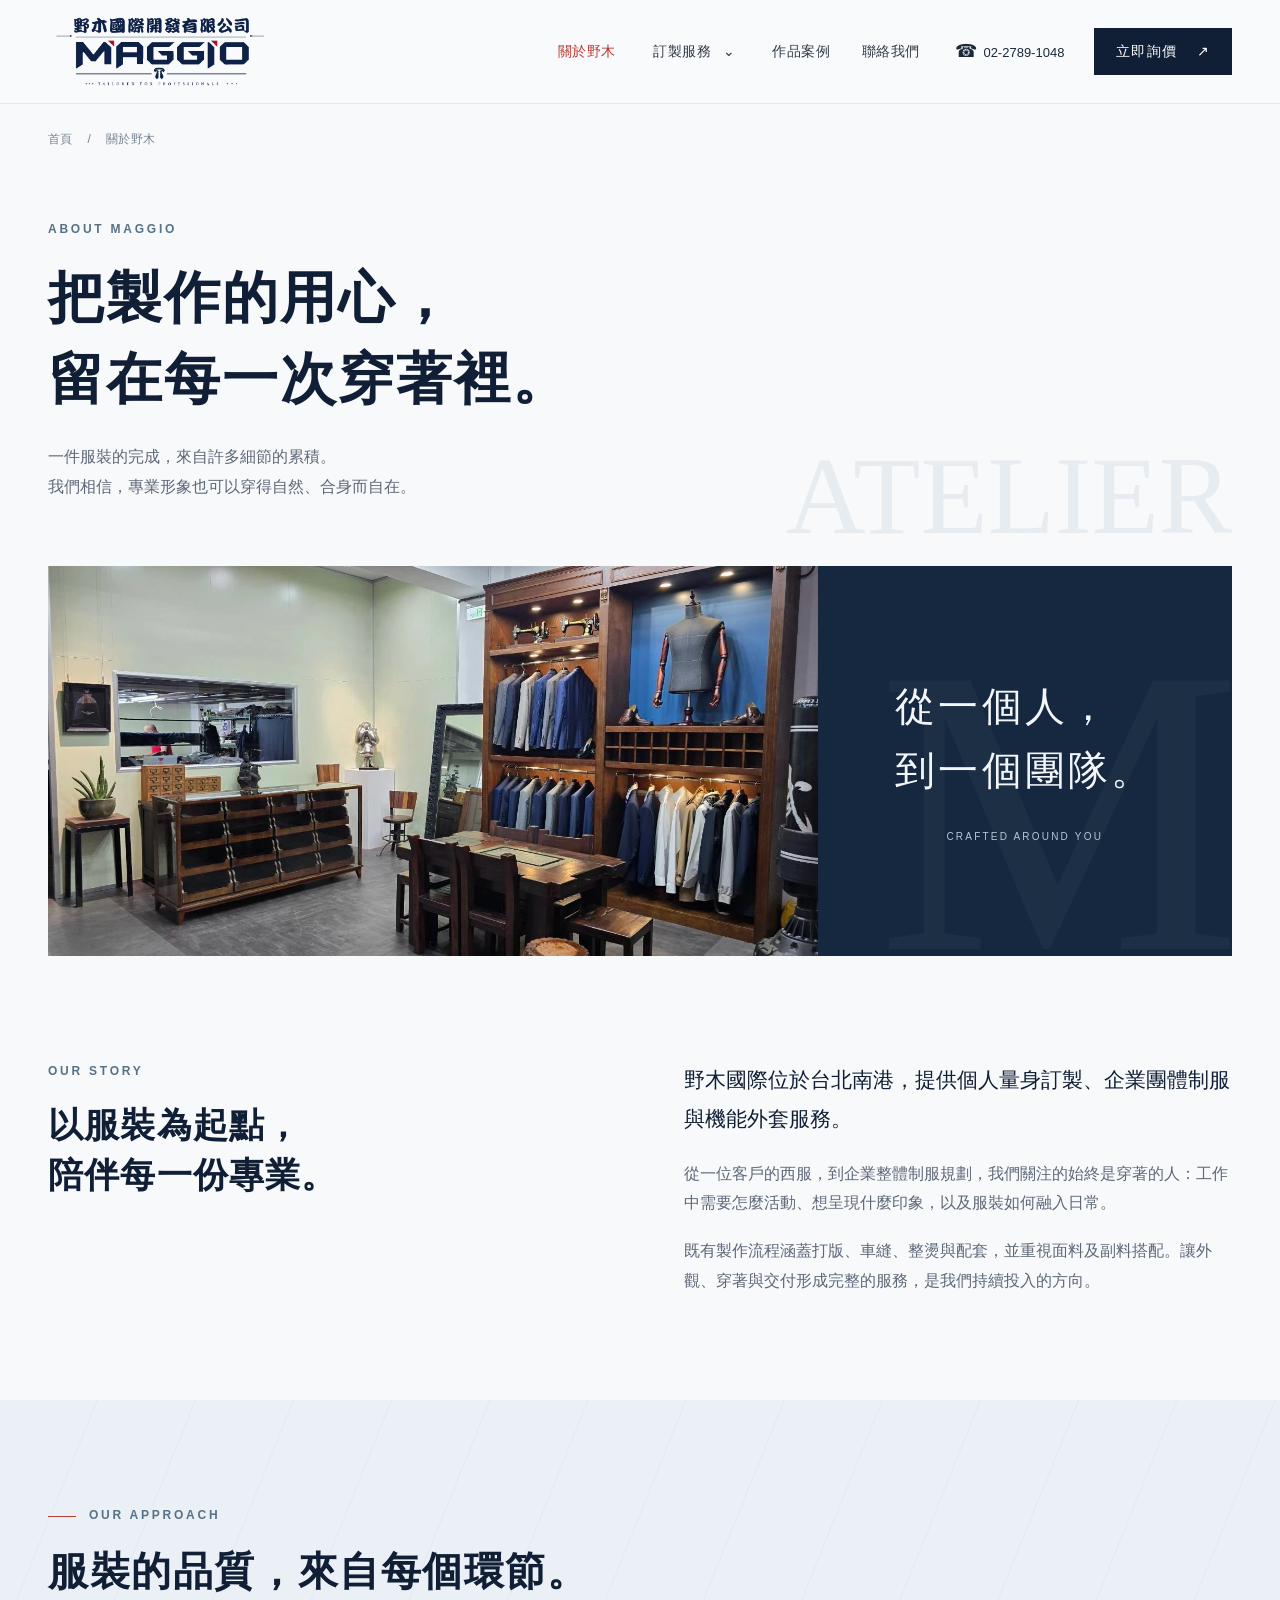
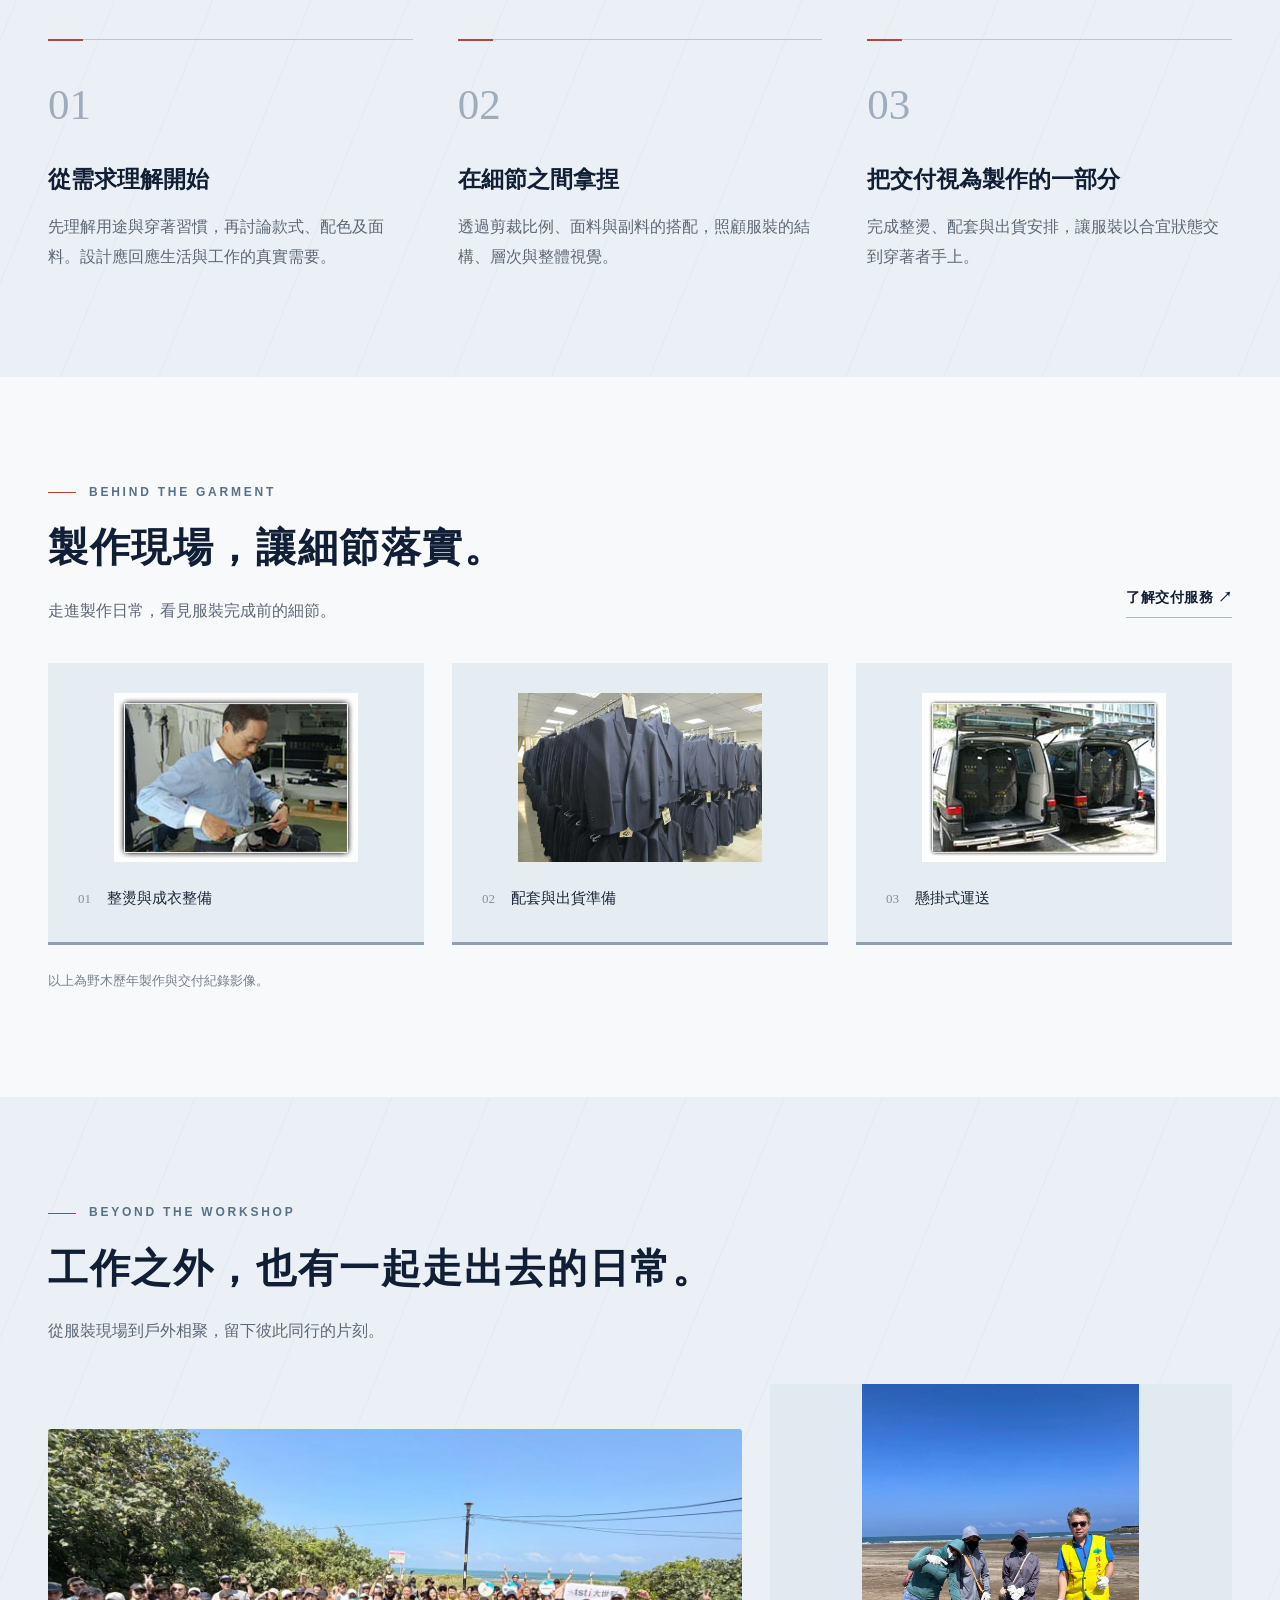
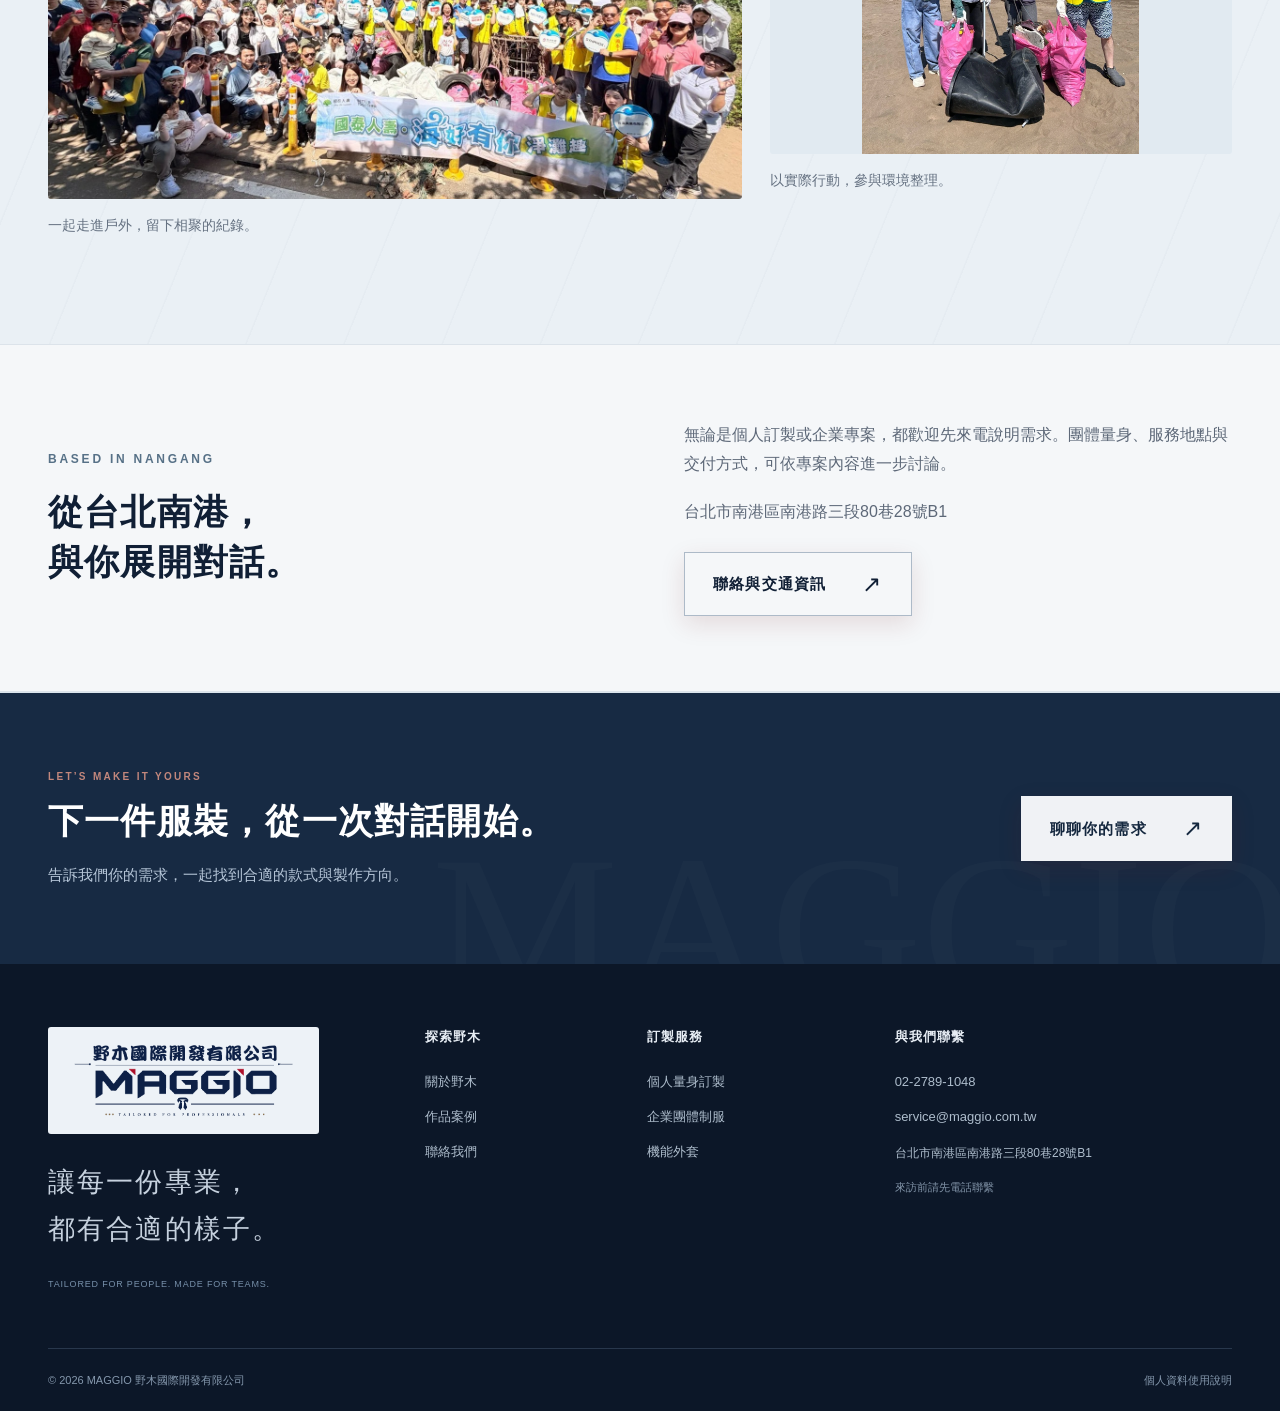
==== commit 82c68ee8: "Align header with page content and remove hero title punctuation" ====
--- a/about/index.html
+++ b/about/index.html
@@ -1,6 +1,6 @@
 <!doctype html>
-<html lang="zh-Hant"><head><meta charset="utf-8"><meta name="viewport" content="width=device-width,initial-scale=1"><title>關於野木｜製作的細節，穿著的信任｜MAGGIO</title><meta name="description" content="認識 MAGGIO 野木國際，從打版、製作到整燙與交付，了解我們對服裝與服務的用心。"><meta name="robots" content="noindex,nofollow"><meta name="theme-color" content="#0b1c34"><link rel="canonical" href="https://www.maggio.com.tw/about/"><meta property="og:title" content="關於野木｜製作的細節，穿著的信任｜MAGGIO"><meta property="og:description" content="認識 MAGGIO 野木國際，從打版、製作到整燙與交付，了解我們對服裝與服務的用心。"><meta property="og:type" content="website"><link rel="icon" type="image/png" href="../assets/images/logo.png?v=d0197b161d"><link rel="stylesheet" href="../assets/styles.css"><link rel="stylesheet" href="../assets/design.css?v=20260930-3"><script src="../assets/site.js" defer></script><script src="../assets/experience.js" defer></script></head><body class="page-about"><a class="skip-link" href="#main">跳至主要內容</a>
-<header class="site-header"><div class="header-inner">
+<html lang="zh-Hant"><head><meta charset="utf-8"><meta name="viewport" content="width=device-width,initial-scale=1"><title>關於野木｜製作的細節，穿著的信任｜MAGGIO</title><meta name="description" content="認識 MAGGIO 野木國際，從打版、製作到整燙與交付，了解我們對服裝與服務的用心。"><meta name="robots" content="noindex,nofollow"><meta name="theme-color" content="#0b1c34"><link rel="canonical" href="https://www.maggio.com.tw/about/"><meta property="og:title" content="關於野木｜製作的細節，穿著的信任｜MAGGIO"><meta property="og:description" content="認識 MAGGIO 野木國際，從打版、製作到整燙與交付，了解我們對服裝與服務的用心。"><meta property="og:type" content="website"><link rel="icon" type="image/png" href="../assets/images/logo.png?v=d0197b161d"><link rel="stylesheet" href="../assets/styles.css?v=20260930-4"><link rel="stylesheet" href="../assets/design.css?v=20260930-4"><script src="../assets/site.js" defer></script><script src="../assets/experience.js" defer></script></head><body class="page-about"><a class="skip-link" href="#main">跳至主要內容</a>
+<header class="site-header"><div class="header-inner container">
 <a class="brand" href="../index.html" aria-label="MAGGIO 野木國際 首頁"><img class="brand-logo" src="../assets/images/logo.png?v=d0197b161d" alt="MAGGIO 野木國際開發有限公司" width="729" height="245"></a>
 <button class="menu-toggle" aria-expanded="false" aria-controls="main-nav" aria-label="開啟導覽選單"><span></span><span></span></button>
 <nav id="main-nav" class="main-nav" aria-label="主導覽"><a href="../about/index.html" aria-current="page">關於野木</a>
--- a/assets/styles.css
+++ b/assets/styles.css
@@ -2,7 +2,7 @@
 :root{--navy:#0b1c34;--ink:#19283b;--muted:#667282;--line:#dce3ea;--pale:#eff5fa;--red:#e34c43;--white:#fff;--serif:"Noto Serif TC","Songti TC","PMingLiU",serif;--sans:"Noto Sans TC","Microsoft JhengHei","PingFang TC",sans-serif;--container:1280px}
 *{box-sizing:border-box}html{scroll-behavior:smooth;scroll-padding-top:105px}body{margin:0;background:white;color:var(--ink);font-family:var(--sans);font-size:16px;line-height:1.85;-webkit-font-smoothing:antialiased}a{color:inherit;text-decoration:none}button,input,textarea,select{font:inherit}button,a,input,textarea,select{-webkit-tap-highlight-color:transparent}button{cursor:pointer}img{display:block;max-width:100%;height:auto}figure{margin:0}h1,h2,h3,p{margin:0}p+p{margin-top:18px}h1,h2,h3{color:var(--navy)}h1,h2{font-family:var(--serif);font-weight:700;line-height:1.45;letter-spacing:.035em}h1{font-size:clamp(36px,4vw,60px)}h2{font-size:clamp(28px,2.7vw,39px)}h3{font-size:21px;line-height:1.6;font-weight:600}p{color:#5d6878}::selection{background:#d9e7f4;color:var(--navy)}:focus-visible{outline:3px solid #3874ab;outline-offset:5px}section[id]{scroll-margin-top:100px}[hidden]{display:none!important}.container{width:min(var(--container),calc(100% - 96px));margin-inline:auto}.section{padding-block:90px}.pale{background:var(--pale)}.navy{background:var(--navy);color:white}.navy h2,.navy dt,.navy .eyebrow{color:white}.navy p,.navy dd{color:#c4cfde}.eyebrow{font-size:12px;line-height:1.7;font-weight:600;letter-spacing:.18em;color:#577187;margin-bottom:18px}.section-heading{max-width:760px;margin-bottom:38px}.section-heading p:not(.eyebrow){margin-top:18px}.section-heading h2{line-height:1.45}.heading-row{display:flex;align-items:flex-end;justify-content:space-between;gap:32px;margin-bottom:38px}.heading-row .section-heading{margin:0}.heading-row>.text-link{flex-shrink:0;margin-bottom:7px}.lead{font-size:21px;line-height:1.85;color:var(--navy);margin-bottom:20px}.split{display:grid;grid-template-columns:1fr 1fr;gap:88px;align-items:center}.intro-split{gap:100px}.spaced{margin-top:58px}.button{display:inline-flex;align-items:center;justify-content:space-between;gap:36px;min-height:53px;padding:13px 28px;border:1px solid var(--red);background:var(--red);color:white;font-size:15px;letter-spacing:.08em;line-height:1.6;font-weight:600;border-radius:2px;transition:background .2s,transform .2s}.button:hover{background:#cb3d35;border-color:#cb3d35;transform:translateY(-2px)}.button span[aria-hidden]{font-size:23px;font-weight:400}.button.secondary{background:transparent;border-color:#adbac8;color:var(--navy)}.button.secondary:hover{background:#e5edf4}.text-link{display:inline-flex;gap:30px;align-items:center;font-size:14px;font-weight:600;letter-spacing:.035em;padding-bottom:6px;border-bottom:1px solid #aab7c5;color:var(--navy)}.text-link:hover{color:var(--red);border-color:var(--red)}.quiet-link{font-size:14px;letter-spacing:.05em}.quiet-link span{margin-left:18px}.source-note{font-size:13px;color:#78818d;line-height:1.8;margin-top:24px}.muted{color:#9caab9}.skip-link{position:fixed;top:-100px;left:16px;z-index:100;background:var(--navy);color:white;padding:12px}.skip-link:focus{top:10px}
 /* Shared navigation */
-.site-header{height:89px;background:rgba(255,255,255,.97);border-bottom:1px solid #e4e9ee;position:sticky;top:0;z-index:30}.header-inner{height:100%;width:calc(100% - 72px);max-width:1560px;margin:auto;display:flex;align-items:center;gap:30px}.brand{display:inline-flex;align-items:center;gap:14px;white-space:nowrap;color:var(--navy)}.brand>span{font-family:Georgia,"Times New Roman",serif;font-size:34px;line-height:1;letter-spacing:-1.2px}.brand>small{font-size:15px;letter-spacing:.18em;font-weight:500}.main-nav{display:flex;align-items:center;gap:31px;margin-left:auto;font-size:14px;letter-spacing:.04em}.main-nav>a,.services-toggle{padding-block:28px;color:#313b48}.main-nav>a:hover,.main-nav a[aria-current=page],.services-toggle:hover{color:var(--red)}.services-toggle{background:none;border:0;letter-spacing:.04em;font-size:14px}.services-toggle>span{margin-left:7px}.nav-dropdown{position:relative}.dropdown-panel{display:none;position:absolute;top:69px;left:-24px;min-width:220px;background:white;box-shadow:0 12px 35px #0b1c3418;padding:14px;border:1px solid var(--line)}.dropdown-panel a{display:block;padding:9px 14px}.dropdown-panel a:hover{background:var(--pale)}.nav-dropdown.open .dropdown-panel{display:block}.header-phone{font-size:13px;white-space:nowrap;margin-left:5px}.header-phone span{font-size:18px;margin-right:3px}.header-cta{background:var(--navy);color:white;padding:11px 22px;white-space:nowrap;font-size:14px;letter-spacing:.08em}.header-cta:hover{background:var(--red)}.header-cta span{margin-left:15px}.menu-toggle{display:none}.breadcrumb{display:flex;gap:15px;align-items:center;font-size:12px;color:#788491;padding-block:24px;letter-spacing:.02em}.breadcrumb a:hover{color:var(--red)}
+.site-header{height:89px;background:rgba(255,255,255,.97);border-bottom:1px solid #e4e9ee;position:sticky;top:0;z-index:30}.header-inner{height:100%;margin:auto;display:flex;align-items:center;gap:30px}.brand{display:inline-flex;align-items:center;gap:14px;white-space:nowrap;color:var(--navy)}.brand>span{font-family:Georgia,"Times New Roman",serif;font-size:34px;line-height:1;letter-spacing:-1.2px}.brand>small{font-size:15px;letter-spacing:.18em;font-weight:500}.main-nav{display:flex;align-items:center;gap:31px;margin-left:auto;font-size:14px;letter-spacing:.04em}.main-nav>a,.services-toggle{padding-block:28px;color:#313b48}.main-nav>a:hover,.main-nav a[aria-current=page],.services-toggle:hover{color:var(--red)}.services-toggle{background:none;border:0;letter-spacing:.04em;font-size:14px}.services-toggle>span{margin-left:7px}.nav-dropdown{position:relative}.dropdown-panel{display:none;position:absolute;top:69px;left:-24px;min-width:220px;background:white;box-shadow:0 12px 35px #0b1c3418;padding:14px;border:1px solid var(--line)}.dropdown-panel a{display:block;padding:9px 14px}.dropdown-panel a:hover{background:var(--pale)}.nav-dropdown.open .dropdown-panel{display:block}.header-phone{font-size:13px;white-space:nowrap;margin-left:5px}.header-phone span{font-size:18px;margin-right:3px}.header-cta{background:var(--navy);color:white;padding:11px 22px;white-space:nowrap;font-size:14px;letter-spacing:.08em}.header-cta:hover{background:var(--red)}.header-cta span{margin-left:15px}.menu-toggle{display:none}.breadcrumb{display:flex;gap:15px;align-items:center;font-size:12px;color:#788491;padding-block:24px;letter-spacing:.02em}.breadcrumb a:hover{color:var(--red)}
 /* Home */
 .home-hero{position:relative;height:650px;isolation:isolate;overflow:hidden;background:#eaf3fc}.hero-photo{position:absolute;inset:0 0 0 25%;z-index:-2}.hero-photo img{width:100%;height:100%;object-fit:cover;object-position:right center}.home-hero:after{content:"";position:absolute;inset:0;z-index:-1;background:linear-gradient(90deg,#fbfdff 0%,#fbfdff 27%,#fbfdffed 35%,#fbfdff70 47%,transparent 58%)}.hero-layout{height:100%;display:flex;align-items:center}.hero-copy{padding-bottom:15px}.hero-copy .eyebrow{font-size:11px;margin-bottom:26px}.hero-copy h1{font-size:clamp(40px,4.15vw,65px);line-height:1.37;letter-spacing:.055em}.red-dot{color:var(--red)}.hero-subtitle{margin-top:23px;font-size:21px;letter-spacing:.12em;color:var(--navy)}.hero-description{font-size:14px;line-height:2;margin-top:17px}.hero-actions{display:flex;gap:30px;align-items:center;margin-top:32px}.hero-footnote{position:absolute;left:48px;bottom:23px;font-size:10px;letter-spacing:.16em;color:#73889d}.image-note{position:absolute;right:22px;bottom:15px;font-size:11px;color:#2c455b;background:#ffffffba;padding:2px 9px}.trust-strip{border-bottom:1px solid var(--line);background:#fff}.trust-strip>.container{display:flex;align-items:center;justify-content:space-between;gap:22px;min-height:98px}.trust-strip span{font-size:16px;color:#3b4f65;letter-spacing:.09em}.trust-strip .trust-label{font-size:13px;color:#768391;padding-right:32px;border-right:1px solid var(--line)}.trust-strip small{display:block;font-size:9px;letter-spacing:.1em;color:#7a8a9b;margin-top:4px}.service-grid{display:grid;grid-template-columns:repeat(3,1fr);gap:27px}.service-card{border-bottom:1px solid var(--line);padding-bottom:22px}.service-image{position:relative;height:280px;overflow:hidden;background:#e5ecf3}.service-image img{width:100%;height:100%;object-fit:cover;transition:transform .5s}.service-card:first-child .service-image img{object-position:center 35%}.service-card:nth-child(2) .service-image img{object-position:right; width:165%;max-width:none;transform:translateX(-34%)}.service-card:hover .service-image img{transform:scale(1.025)}.service-card:nth-child(2):hover .service-image img{transform:translateX(-34%) scale(1.025)}.card-index{position:absolute;left:17px;bottom:13px;color:white;font-family:Georgia,serif;font-size:18px;text-shadow:0 1px 5px #0008}.service-body{padding-top:22px}.service-body h3{font-family:var(--serif);font-size:24px}.service-body p{font-size:14px;margin-top:8px;margin-bottom:22px}.service-body .text-link{border:0;padding:0}.craft-section{background:#f1f4f6;padding-block:76px}.craft-visual{position:relative;height:510px;overflow:hidden}.craft-visual>img{width:100%;height:100%;object-fit:cover;object-position:center 27%}.visual-caption{position:absolute;bottom:0;left:0;padding:32px;background:linear-gradient(0deg,#0b1c34d9,transparent);width:100%}.visual-caption span{font-size:10px;letter-spacing:.2em;color:#c7d6e4}.visual-caption p{font-family:var(--serif);color:white;font-size:27px;margin-top:12px}.split-copy>p{margin-top:24px}.inline-values{display:flex;gap:22px;padding-block:22px;margin-block:26px;border-top:1px solid #cfd8e1;border-bottom:1px solid #cfd8e1;font-size:14px}.project-grid{display:grid;grid-template-columns:repeat(3,1fr);gap:28px}.project-photo{display:block;position:relative;background:#edf0f3;overflow:hidden;aspect-ratio:4/4.8}.project-photo img{width:100%;height:100%;object-fit:cover;object-position:top;transition:transform .5s}.project-card:hover .project-photo img{transform:scale(1.03)}.project-hover{position:absolute;inset:auto 0 0;padding:16px 20px;background:#0b1c34d9;color:white;font-size:13px;transform:translateY(100%);transition:transform .25s}.project-photo:hover .project-hover,.project-photo:focus-visible .project-hover{transform:translateY(0)}.project-caption{padding-top:23px}.project-caption .eyebrow{font-size:10px;margin-bottom:7px}.project-caption h3{font-family:var(--serif);font-size:23px}.project-caption>p:last-child{font-size:14px;margin-top:8px}.page-home .project-card:nth-child(2) .project-photo img{object-fit:contain;padding:20px}.page-home .project-card:nth-child(3) .project-photo img{object-fit:contain;padding:15px}.steps{list-style:none;display:grid;grid-template-columns:repeat(4,1fr);gap:30px;margin:0;padding:0;counter-reset:steps}.steps li{border-top:1px solid #c7d3df;padding-top:22px}.step-number{font-family:Georgia,serif;font-size:36px;font-weight:400;color:#7890a8;display:block;line-height:1;margin-bottom:23px}.steps h3{font-size:19px;margin-bottom:10px}.steps p{font-size:14px}.cta-band{background:#e5eef6;border-top:1px solid #dbe5ed}.cta-inner{padding-block:58px;display:flex;align-items:center;justify-content:space-between;gap:40px}.cta-inner h2{font-size:30px}.cta-inner .eyebrow{font-size:10px;margin-bottom:12px}.cta-inner p:not(.eyebrow){font-size:14px;margin-top:13px}.cta-inner>.button{flex-shrink:0}
 /* About */
@@ -17,9 +17,9 @@
 .site-footer{background:#0a182d;color:#c7d1dd;padding-top:63px}.footer-grid{display:grid;grid-template-columns:1.3fr .7fr .8fr 1.3fr;gap:40px;padding-bottom:55px}.site-footer .brand{color:white;flex-wrap:wrap;gap:12px}.site-footer .brand>span{font-size:32px}.site-footer .brand>small{font-size:13px}.footer-brand>p{margin-top:25px;color:#c6d1de;font-family:var(--serif);font-size:23px;line-height:1.75;letter-spacing:.08em}.footer-en{display:block;margin-top:23px;font-size:9px;letter-spacing:.09em;color:#7790aa}.footer-grid h3{color:#e7edf4;font-size:13px;margin-bottom:22px;letter-spacing:.08em}.footer-grid>div:not(:first-child)>a{display:block;font-size:13px;color:#aebdcc;margin-top:11px}.footer-grid a:hover{color:white}.footer-contact>p{color:#aebdcc;font-size:12px;margin-top:14px;line-height:1.8}.footer-contact>p.muted{font-size:11px;color:#8294a8}.footer-bottom{padding-block:21px;border-top:1px solid #28374c;display:flex;justify-content:space-between;gap:20px;font-size:11px;color:#8598ad}.mobile-contact{display:none}
 /* Tablet and mobile */
 @media(min-width:1600px){.home-hero{height:720px}.hero-photo{left:28%}.hero-footnote{left:calc((100% - 1280px)/2)}}
-@media(max-width:1200px){.header-inner{gap:22px;width:calc(100% - 48px)}.brand>span{font-size:30px}.brand>small{font-size:13px}.main-nav{gap:21px}.header-phone{display:none}.container{width:calc(100% - 72px)}.home-hero{height:600px}.hero-copy h1{font-size:50px}.hero-photo{left:20%}.hero-photo img{object-position:70% center}.home-hero:after{background:linear-gradient(90deg,#fbfdff 0%,#fbfdff 23%,#fbfdffed 35%,#fbfdff44 53%,transparent 65%)}.hero-copy{max-width:52%}.hero-description{font-size:13px}.hero-actions{gap:22px}.hero-actions .button{padding-inline:22px;gap:24px}.split{gap:50px}.service-image{height:240px}.feature-grid{gap:30px}.contact-grid{gap:50px}.form-panel{padding:30px}.footer-grid{gap:28px}.uniform-main{height:360px}.uniform-copy{padding-left:10px}.uniform-copy h3{font-size:25px}.hero-subtitle{font-size:18px;letter-spacing:.08em}}
+@media(max-width:1200px){.header-inner{gap:22px;}.brand>span{font-size:30px}.brand>small{font-size:13px}.main-nav{gap:21px}.header-phone{display:none}.container{width:calc(100% - 72px)}.home-hero{height:600px}.hero-copy h1{font-size:50px}.hero-photo{left:20%}.hero-photo img{object-position:70% center}.home-hero:after{background:linear-gradient(90deg,#fbfdff 0%,#fbfdff 23%,#fbfdffed 35%,#fbfdff44 53%,transparent 65%)}.hero-copy{max-width:52%}.hero-description{font-size:13px}.hero-actions{gap:22px}.hero-actions .button{padding-inline:22px;gap:24px}.split{gap:50px}.service-image{height:240px}.feature-grid{gap:30px}.contact-grid{gap:50px}.form-panel{padding:30px}.footer-grid{gap:28px}.uniform-main{height:360px}.uniform-copy{padding-left:10px}.uniform-copy h3{font-size:25px}.hero-subtitle{font-size:18px;letter-spacing:.08em}}
 @media(max-width:900px){.site-header{height:76px}.header-inner{gap:20px}.brand{gap:10px}.brand>span{font-size:28px}.brand>small{font-size:12px}.header-cta{margin-left:auto;font-size:12px;padding:9px 15px}.header-cta span{margin-left:8px}.menu-toggle{display:flex;flex-direction:column;gap:6px;background:none;border:0;width:30px;padding:6px 2px;order:5}.menu-toggle span{height:1px;width:25px;background:var(--navy);transition:transform .2s}.menu-toggle[aria-expanded=true] span:first-child{transform:translateY(3.5px) rotate(45deg)}.menu-toggle[aria-expanded=true] span:last-child{transform:translateY(-3.5px) rotate(-45deg)}.main-nav{display:none;position:absolute;top:75px;left:0;right:0;padding:15px 30px 26px;background:#fff;box-shadow:0 15px 20px #0b1c3410;max-height:calc(100dvh - 76px);overflow:auto}.main-nav.open{display:block}.main-nav>a{display:block;padding:12px 0;border-bottom:1px solid #e7ecf1}.services-toggle{padding:13px 0;width:100%;display:flex;justify-content:space-between}.dropdown-panel{position:static;box-shadow:none;padding:0 0 10px 16px;border:none}.dropdown-panel a{font-size:14px}.container{width:calc(100% - 48px)}.section{padding-block:65px}.home-hero{height:580px}.hero-photo{left:10%}.hero-copy h1{font-size:41px}.hero-copy{max-width:51%}.hero-copy .eyebrow{font-size:9px}.hero-subtitle{font-size:16px}.hero-description{font-size:12px}.hero-actions{flex-direction:column;align-items:flex-start;gap:15px}.hero-actions .button{font-size:13px}.hero-footnote{left:24px;font-size:8px}.trust-strip>.container{flex-wrap:wrap;justify-content:space-around;padding:20px 0;gap:15px}.trust-strip .trust-label{display:none}.trust-strip span{font-size:13px}.trust-strip small{font-size:8px}.service-grid{gap:18px}.service-image{height:200px}.service-body h3{font-size:20px}.service-body p{font-size:13px}.split{gap:35px}.split-copy h2{font-size:30px}.split-copy p{font-size:14px}.craft-visual{height:440px}.project-grid{gap:20px}.project-caption h3{font-size:21px}.project-caption>p:last-child{font-size:13px}.steps{gap:22px}.steps h3{font-size:17px}.steps p{font-size:13px}.cta-inner h2{font-size:27px}.cta-inner .button{gap:20px;font-size:13px;padding-inline:20px}.footer-grid{grid-template-columns:1.2fr 1fr 1fr}.footer-contact{grid-column:1/-1;display:flex;align-items:center;flex-wrap:wrap;gap:10px 25px}.footer-contact h3{margin:0}.footer-contact>p,.footer-contact>a{margin:0!important}.editorial-heading h1{font-size:42px}.about-strip{min-height:320px}.about-strip img{height:320px}.about-statement p{font-size:32px}.feature-grid{gap:22px}.feature h3{font-size:20px}.feature p{font-size:14px}.workshop-grid{gap:18px}.workshop-grid figure{padding:17px}.workshop-grid img{height:auto}.workshop-grid figcaption{font-size:13px}.service-hero-grid{gap:30px}.service-hero-grid h1{font-size:40px}.portrait-pair{height:390px;gap:12px}.portrait-pair>div{height:345px}.portrait-pair>div:last-child{margin-top:45px}.service-hero-grid p:not(.eyebrow){font-size:15px}.service-hero-grid .button{font-size:13px;padding-inline:20px}.fabric-photo{height:470px}.faq-layout{gap:45px;grid-template-columns:.8fr 1.2fr}.faq-list summary{font-size:16px}.corporate-heading h1{font-size:43px}.corporate-image{height:330px}.uniform-editorial{grid-template-columns:1fr 1fr}.uniform-copy{grid-column:1/-1;padding:15px 0 0}.uniform-main{height:370px}.outerwear-hero h1{font-size:44px}.outerwear-grid{gap:20px}.outerwear-grid .project-photo{padding:12px}.page-intro h1{font-size:45px}.collection-nav{top:75px}.collection-heading{gap:20px}.collection-heading h2{font-size:27px}.collection-heading .text-link{font-size:12px}.collection-number{font-size:52px}.contact-grid{grid-template-columns:.8fr 1.2fr;gap:28px}.contact-item .contact-phone{font-size:25px!important}.contact-item>a:not(.text-link){font-size:14px}.form-panel{padding:25px}.form-row{grid-template-columns:1fr;gap:0}.form-panel h2{font-size:26px}.collection-label{display:none}}
-@media(max-width:600px){html{scroll-padding-top:85px}.container{width:calc(100% - 40px)}.header-inner{width:calc(100% - 32px);gap:14px}.site-header{height:68px}.brand>span{font-size:26px}.brand>small{font-size:11px;letter-spacing:.08em}.header-cta{display:none}.menu-toggle{margin-left:auto}.main-nav{top:67px}.breadcrumb{font-size:11px;padding-block:20px}.eyebrow{font-size:10px;margin-bottom:15px}.section{padding-block:52px}h1{font-size:36px}h2{font-size:29px}h3{font-size:20px}body{font-size:16px}.home-hero{height:auto;min-height:780px;padding-top:42px;padding-bottom:365px;background:#f3f8fd}.hero-layout{height:auto}.hero-copy{max-width:100%;padding-bottom:0}.hero-copy .eyebrow{font-size:9px;margin-bottom:19px}.hero-copy h1{font-size:43px;line-height:1.35;letter-spacing:.025em}.hero-subtitle{font-size:17px;margin-top:18px;letter-spacing:.08em}.hero-description{font-size:13px;margin-top:13px}.hero-actions{flex-direction:row;align-items:center;gap:24px;margin-top:25px}.hero-actions .button{font-size:13px;min-height:49px;padding:12px 20px;gap:25px}.quiet-link{font-size:12px}.quiet-link span{margin-left:10px}.hero-photo{inset:auto 0 0 0;height:360px;z-index:-2}.hero-photo img{object-fit:cover;object-position:right center;width:155%;max-width:none;transform:translateX(-35.5%)}.home-hero:after{background:linear-gradient(180deg,#f3f8fd 0%,#f3f8fd 50%,#f3f8fd00 66%)}.hero-footnote{left:20px;bottom:13px;max-width:210px;font-size:7px}.home-hero .image-note{font-size:8px;right:12px;bottom:11px}.trust-strip>.container{display:grid;grid-template-columns:1fr 1fr;gap:18px;padding:24px 0}.trust-strip span{font-size:13px;letter-spacing:.07em}.trust-strip small{font-size:8px}.section-heading{margin-bottom:28px}.section-heading h2{font-size:28px}.section-heading p:not(.eyebrow){font-size:14px;margin-top:14px}.service-grid{grid-template-columns:1fr;gap:32px}.service-card{display:grid;grid-template-columns:42% 1fr;gap:20px;padding-bottom:26px}.service-image{height:180px}.service-body{padding-top:7px}.service-body h3{font-size:21px}.service-body p{font-size:13px;margin-bottom:18px}.service-body .text-link{font-size:12px;gap:18px}.card-index{font-size:14px;left:10px;bottom:8px}.service-card:nth-child(2) .service-image img{width:255%;transform:translateX(-58%)}.service-card:nth-child(2):hover .service-image img{transform:translateX(-58%)}.split{grid-template-columns:1fr;gap:34px}.craft-section{padding-block:50px}.craft-visual{height:410px}.craft-visual>img{object-position:center 20%}.split-copy h2{font-size:31px}.split-copy>p{font-size:15px;margin-top:20px}.inline-values{font-size:13px;gap:20px;margin-block:22px;padding-block:17px}.heading-row{display:block;margin-bottom:28px}.heading-row>.text-link{margin-top:22px;font-size:13px}.project-grid{grid-template-columns:1fr;gap:35px}.project-photo{aspect-ratio:4/4.7;max-height:520px}.project-caption{padding-top:19px}.project-caption .eyebrow{font-size:10px}.project-caption h3{font-size:24px}.project-caption>p:last-child{font-size:14px}.project-hover{transform:translateY(0);padding:11px 17px;font-size:12px;background:#0b1c34c9}.page-home .project-grid{grid-template-columns:1fr 1fr;gap:25px 17px}.page-home .project-grid .project-card:last-child{grid-column:1/-1}.page-home .project-card:last-child .project-photo{aspect-ratio:1.5}.page-home .project-caption h3{font-size:20px}.page-home .project-caption>p:last-child{font-size:12px}.page-home .project-caption .eyebrow{font-size:8px;letter-spacing:.07em}.steps{grid-template-columns:1fr 1fr;gap:30px 25px}.step-number{font-size:30px;margin-bottom:18px}.steps h3{font-size:17px}.steps p{font-size:13px}.steps li{padding-top:18px}.cta-inner{padding-block:42px;display:block}.cta-inner h2{font-size:27px}.cta-inner p:not(.eyebrow){font-size:13px}.cta-inner .button{margin-top:27px;font-size:14px}.site-footer{padding-top:45px;padding-bottom:58px}.footer-grid{grid-template-columns:1fr 1fr;gap:35px 25px;padding-bottom:35px}.footer-brand{grid-column:1/-1}.footer-brand>p{font-size:24px;margin-top:20px}.footer-en{font-size:8px;margin-top:17px}.footer-contact{display:block}.footer-contact h3{margin-bottom:17px}.footer-contact>a{margin-top:10px!important}.footer-contact>p{margin-top:12px!important}.footer-bottom{font-size:10px;flex-direction:column;gap:8px;padding-block:20px}.mobile-contact{position:fixed;bottom:0;left:0;right:0;z-index:35;display:grid;grid-template-columns:1fr 1.3fr;background:white;box-shadow:0 -2px 10px #0b1c3414;padding-bottom:env(safe-area-inset-bottom)}.mobile-contact>a{min-height:52px;display:flex;align-items:center;justify-content:center;font-size:14px;letter-spacing:.08em}.mobile-contact>a:last-child{background:var(--navy);color:white;gap:25px}.editorial-heading{padding:18px 0 35px;text-align:left}.editorial-heading h1{font-size:35px}.editorial-heading>p:last-child{font-size:14px;margin-top:18px}.about-strip{grid-template-columns:1fr;min-height:0}.about-strip img{height:285px}.about-statement{min-height:240px}.about-statement p{font-size:32px;text-align:center}.about-statement small{margin-top:16px;font-size:9px}.large-monogram{font-size:330px;right:20px;bottom:-75px}.lead{font-size:19px}.feature-grid{grid-template-columns:1fr;gap:30px}.feature{padding-top:18px}.feature .index{margin-bottom:10px}.feature h3{font-size:22px;margin-bottom:10px}.feature p{font-size:15px}.workshop-grid{grid-template-columns:1fr;gap:18px}.workshop-grid figure{flex-direction:row;gap:16px;padding:18px;align-items:center}.workshop-grid img{width:46%;height:auto}.workshop-grid figcaption{align-self:center;padding:0;font-size:13px}.workshop-grid figcaption span{display:block;margin-bottom:6px}.location-band{padding-block:48px}.service-hero{padding-bottom:30px}.service-hero-grid{grid-template-columns:1fr;gap:32px}.service-hero-grid h1{font-size:40px}.service-hero-grid .eyebrow{margin-bottom:16px}.service-hero-grid p:not(.eyebrow){font-size:16px;margin-top:18px}.service-hero-grid .button{margin-top:24px;font-size:14px}.hero-small{font-size:11px;margin-top:17px}.portrait-pair{height:340px;gap:15px}.portrait-pair>div{height:310px}.portrait-pair>div:last-child{margin-top:30px}.spaced{margin-top:40px}.fabric-section{padding-block:50px}.fabric-photo{height:410px}.detail-list{margin-top:22px}.detail-list dt{font-size:17px}.detail-list dd{font-size:14px}.faq-layout{grid-template-columns:1fr;gap:30px}.faq-list summary{font-size:16px;padding-block:19px}.faq-list details p{padding-right:12px;font-size:14px}.corporate-heading{padding:20px 0 35px}.corporate-heading h1{font-size:35px;letter-spacing:.02em}.corporate-heading>p:not(.eyebrow){font-size:15px;margin-top:20px}.corporate-heading>.button{margin-top:25px}.corporate-image{height:315px}.corporate-image img{width:155%;max-width:none;transform:translateX(-35.5%);object-position:right center}.brief-note{grid-template-columns:1fr;gap:10px;margin-top:35px;padding-top:22px}.uniform-editorial{gap:16px}.uniform-main{height:285px;padding:12px}.uniform-copy{padding-top:18px}.uniform-copy h3{font-size:26px}.outerwear-hero{min-height:580px}.outerwear-image{inset:0}.outerwear-hero:after{background:linear-gradient(90deg,#0a1928f5 0%,#0a1928bf 55%,#0a19285e 100%)}.outerwear-copy{padding:30px 0 48px}.outerwear-hero h1{font-size:37px}.outerwear-copy>p:not(.eyebrow){font-size:16px}.outerwear-copy small{max-width:250px;font-size:10px}.outerwear-grid{grid-template-columns:1fr;gap:32px}.outerwear-grid .project-photo{aspect-ratio:1.5;padding:22px}.page-intro{padding-bottom:35px}.page-intro>.eyebrow{margin-top:20px}.page-intro h1{font-size:37px}.intro-bottom{margin-top:20px}.intro-bottom p{font-size:14px}.collection-nav{top:67px}.collection-nav>.container{gap:0;justify-content:space-between}.collection-nav a{font-size:13px;padding:16px 0}.collection-nav a span{font-size:9px;margin-left:8px}.collection-heading{gap:14px;flex-wrap:wrap}.collection-heading>.section-heading{flex-basis:calc(100% - 64px)}.collection-heading .text-link{margin-left:58px;font-size:12px}.collection-heading h2{font-size:25px}.collection-heading .eyebrow{font-size:9px;letter-spacing:.11em}.collection-number{font-size:43px}.page-projects section[id]{scroll-margin-top:130px}.uniforms .project-photo{max-height:490px}.contact-intro>p:last-child{font-size:14px;margin-top:22px}.contact-grid{grid-template-columns:1fr;gap:35px;padding-bottom:0}.contact-details{padding-top:10px}.contact-details h2{font-size:26px;margin-bottom:27px}.contact-item .contact-phone{font-size:30px!important}.contact-item>a:not(.text-link){font-size:16px}.contact-item{margin-bottom:23px}.prepare-list{margin-top:25px}.form-panel{padding:28px 21px;margin-inline:-4px}.form-panel h2{font-size:26px}.form-intro{font-size:12px}.form-field input,.form-field select,.form-field textarea{font-size:16px}.form-field label{font-size:14px}.consent{font-size:12px}.map{height:320px}.privacy-section{padding-bottom:45px}.privacy-section h2{font-size:19px}.privacy-section p{font-size:12px}.source-note{font-size:12px}.visual-caption{padding:25px}.visual-caption p{font-size:27px}}
+@media(max-width:600px){html{scroll-padding-top:85px}.container{width:calc(100% - 40px)}.header-inner{gap:14px}.site-header{height:68px}.brand>span{font-size:26px}.brand>small{font-size:11px;letter-spacing:.08em}.header-cta{display:none}.menu-toggle{margin-left:auto}.main-nav{top:67px}.breadcrumb{font-size:11px;padding-block:20px}.eyebrow{font-size:10px;margin-bottom:15px}.section{padding-block:52px}h1{font-size:36px}h2{font-size:29px}h3{font-size:20px}body{font-size:16px}.home-hero{height:auto;min-height:780px;padding-top:42px;padding-bottom:365px;background:#f3f8fd}.hero-layout{height:auto}.hero-copy{max-width:100%;padding-bottom:0}.hero-copy .eyebrow{font-size:9px;margin-bottom:19px}.hero-copy h1{font-size:43px;line-height:1.35;letter-spacing:.025em}.hero-subtitle{font-size:17px;margin-top:18px;letter-spacing:.08em}.hero-description{font-size:13px;margin-top:13px}.hero-actions{flex-direction:row;align-items:center;gap:24px;margin-top:25px}.hero-actions .button{font-size:13px;min-height:49px;padding:12px 20px;gap:25px}.quiet-link{font-size:12px}.quiet-link span{margin-left:10px}.hero-photo{inset:auto 0 0 0;height:360px;z-index:-2}.hero-photo img{object-fit:cover;object-position:right center;width:155%;max-width:none;transform:translateX(-35.5%)}.home-hero:after{background:linear-gradient(180deg,#f3f8fd 0%,#f3f8fd 50%,#f3f8fd00 66%)}.hero-footnote{left:20px;bottom:13px;max-width:210px;font-size:7px}.home-hero .image-note{font-size:8px;right:12px;bottom:11px}.trust-strip>.container{display:grid;grid-template-columns:1fr 1fr;gap:18px;padding:24px 0}.trust-strip span{font-size:13px;letter-spacing:.07em}.trust-strip small{font-size:8px}.section-heading{margin-bottom:28px}.section-heading h2{font-size:28px}.section-heading p:not(.eyebrow){font-size:14px;margin-top:14px}.service-grid{grid-template-columns:1fr;gap:32px}.service-card{display:grid;grid-template-columns:42% 1fr;gap:20px;padding-bottom:26px}.service-image{height:180px}.service-body{padding-top:7px}.service-body h3{font-size:21px}.service-body p{font-size:13px;margin-bottom:18px}.service-body .text-link{font-size:12px;gap:18px}.card-index{font-size:14px;left:10px;bottom:8px}.service-card:nth-child(2) .service-image img{width:255%;transform:translateX(-58%)}.service-card:nth-child(2):hover .service-image img{transform:translateX(-58%)}.split{grid-template-columns:1fr;gap:34px}.craft-section{padding-block:50px}.craft-visual{height:410px}.craft-visual>img{object-position:center 20%}.split-copy h2{font-size:31px}.split-copy>p{font-size:15px;margin-top:20px}.inline-values{font-size:13px;gap:20px;margin-block:22px;padding-block:17px}.heading-row{display:block;margin-bottom:28px}.heading-row>.text-link{margin-top:22px;font-size:13px}.project-grid{grid-template-columns:1fr;gap:35px}.project-photo{aspect-ratio:4/4.7;max-height:520px}.project-caption{padding-top:19px}.project-caption .eyebrow{font-size:10px}.project-caption h3{font-size:24px}.project-caption>p:last-child{font-size:14px}.project-hover{transform:translateY(0);padding:11px 17px;font-size:12px;background:#0b1c34c9}.page-home .project-grid{grid-template-columns:1fr 1fr;gap:25px 17px}.page-home .project-grid .project-card:last-child{grid-column:1/-1}.page-home .project-card:last-child .project-photo{aspect-ratio:1.5}.page-home .project-caption h3{font-size:20px}.page-home .project-caption>p:last-child{font-size:12px}.page-home .project-caption .eyebrow{font-size:8px;letter-spacing:.07em}.steps{grid-template-columns:1fr 1fr;gap:30px 25px}.step-number{font-size:30px;margin-bottom:18px}.steps h3{font-size:17px}.steps p{font-size:13px}.steps li{padding-top:18px}.cta-inner{padding-block:42px;display:block}.cta-inner h2{font-size:27px}.cta-inner p:not(.eyebrow){font-size:13px}.cta-inner .button{margin-top:27px;font-size:14px}.site-footer{padding-top:45px;padding-bottom:58px}.footer-grid{grid-template-columns:1fr 1fr;gap:35px 25px;padding-bottom:35px}.footer-brand{grid-column:1/-1}.footer-brand>p{font-size:24px;margin-top:20px}.footer-en{font-size:8px;margin-top:17px}.footer-contact{display:block}.footer-contact h3{margin-bottom:17px}.footer-contact>a{margin-top:10px!important}.footer-contact>p{margin-top:12px!important}.footer-bottom{font-size:10px;flex-direction:column;gap:8px;padding-block:20px}.mobile-contact{position:fixed;bottom:0;left:0;right:0;z-index:35;display:grid;grid-template-columns:1fr 1.3fr;background:white;box-shadow:0 -2px 10px #0b1c3414;padding-bottom:env(safe-area-inset-bottom)}.mobile-contact>a{min-height:52px;display:flex;align-items:center;justify-content:center;font-size:14px;letter-spacing:.08em}.mobile-contact>a:last-child{background:var(--navy);color:white;gap:25px}.editorial-heading{padding:18px 0 35px;text-align:left}.editorial-heading h1{font-size:35px}.editorial-heading>p:last-child{font-size:14px;margin-top:18px}.about-strip{grid-template-columns:1fr;min-height:0}.about-strip img{height:285px}.about-statement{min-height:240px}.about-statement p{font-size:32px;text-align:center}.about-statement small{margin-top:16px;font-size:9px}.large-monogram{font-size:330px;right:20px;bottom:-75px}.lead{font-size:19px}.feature-grid{grid-template-columns:1fr;gap:30px}.feature{padding-top:18px}.feature .index{margin-bottom:10px}.feature h3{font-size:22px;margin-bottom:10px}.feature p{font-size:15px}.workshop-grid{grid-template-columns:1fr;gap:18px}.workshop-grid figure{flex-direction:row;gap:16px;padding:18px;align-items:center}.workshop-grid img{width:46%;height:auto}.workshop-grid figcaption{align-self:center;padding:0;font-size:13px}.workshop-grid figcaption span{display:block;margin-bottom:6px}.location-band{padding-block:48px}.service-hero{padding-bottom:30px}.service-hero-grid{grid-template-columns:1fr;gap:32px}.service-hero-grid h1{font-size:40px}.service-hero-grid .eyebrow{margin-bottom:16px}.service-hero-grid p:not(.eyebrow){font-size:16px;margin-top:18px}.service-hero-grid .button{margin-top:24px;font-size:14px}.hero-small{font-size:11px;margin-top:17px}.portrait-pair{height:340px;gap:15px}.portrait-pair>div{height:310px}.portrait-pair>div:last-child{margin-top:30px}.spaced{margin-top:40px}.fabric-section{padding-block:50px}.fabric-photo{height:410px}.detail-list{margin-top:22px}.detail-list dt{font-size:17px}.detail-list dd{font-size:14px}.faq-layout{grid-template-columns:1fr;gap:30px}.faq-list summary{font-size:16px;padding-block:19px}.faq-list details p{padding-right:12px;font-size:14px}.corporate-heading{padding:20px 0 35px}.corporate-heading h1{font-size:35px;letter-spacing:.02em}.corporate-heading>p:not(.eyebrow){font-size:15px;margin-top:20px}.corporate-heading>.button{margin-top:25px}.corporate-image{height:315px}.corporate-image img{width:155%;max-width:none;transform:translateX(-35.5%);object-position:right center}.brief-note{grid-template-columns:1fr;gap:10px;margin-top:35px;padding-top:22px}.uniform-editorial{gap:16px}.uniform-main{height:285px;padding:12px}.uniform-copy{padding-top:18px}.uniform-copy h3{font-size:26px}.outerwear-hero{min-height:580px}.outerwear-image{inset:0}.outerwear-hero:after{background:linear-gradient(90deg,#0a1928f5 0%,#0a1928bf 55%,#0a19285e 100%)}.outerwear-copy{padding:30px 0 48px}.outerwear-hero h1{font-size:37px}.outerwear-copy>p:not(.eyebrow){font-size:16px}.outerwear-copy small{max-width:250px;font-size:10px}.outerwear-grid{grid-template-columns:1fr;gap:32px}.outerwear-grid .project-photo{aspect-ratio:1.5;padding:22px}.page-intro{padding-bottom:35px}.page-intro>.eyebrow{margin-top:20px}.page-intro h1{font-size:37px}.intro-bottom{margin-top:20px}.intro-bottom p{font-size:14px}.collection-nav{top:67px}.collection-nav>.container{gap:0;justify-content:space-between}.collection-nav a{font-size:13px;padding:16px 0}.collection-nav a span{font-size:9px;margin-left:8px}.collection-heading{gap:14px;flex-wrap:wrap}.collection-heading>.section-heading{flex-basis:calc(100% - 64px)}.collection-heading .text-link{margin-left:58px;font-size:12px}.collection-heading h2{font-size:25px}.collection-heading .eyebrow{font-size:9px;letter-spacing:.11em}.collection-number{font-size:43px}.page-projects section[id]{scroll-margin-top:130px}.uniforms .project-photo{max-height:490px}.contact-intro>p:last-child{font-size:14px;margin-top:22px}.contact-grid{grid-template-columns:1fr;gap:35px;padding-bottom:0}.contact-details{padding-top:10px}.contact-details h2{font-size:26px;margin-bottom:27px}.contact-item .contact-phone{font-size:30px!important}.contact-item>a:not(.text-link){font-size:16px}.contact-item{margin-bottom:23px}.prepare-list{margin-top:25px}.form-panel{padding:28px 21px;margin-inline:-4px}.form-panel h2{font-size:26px}.form-intro{font-size:12px}.form-field input,.form-field select,.form-field textarea{font-size:16px}.form-field label{font-size:14px}.consent{font-size:12px}.map{height:320px}.privacy-section{padding-bottom:45px}.privacy-section h2{font-size:19px}.privacy-section p{font-size:12px}.source-note{font-size:12px}.visual-caption{padding:25px}.visual-caption p{font-size:27px}}
 @media(prefers-reduced-motion:reduce){html{scroll-behavior:auto}*,*:before,*:after{transition:none!important;animation:none!important}}
 
 /* Contrast in dark service panels. */
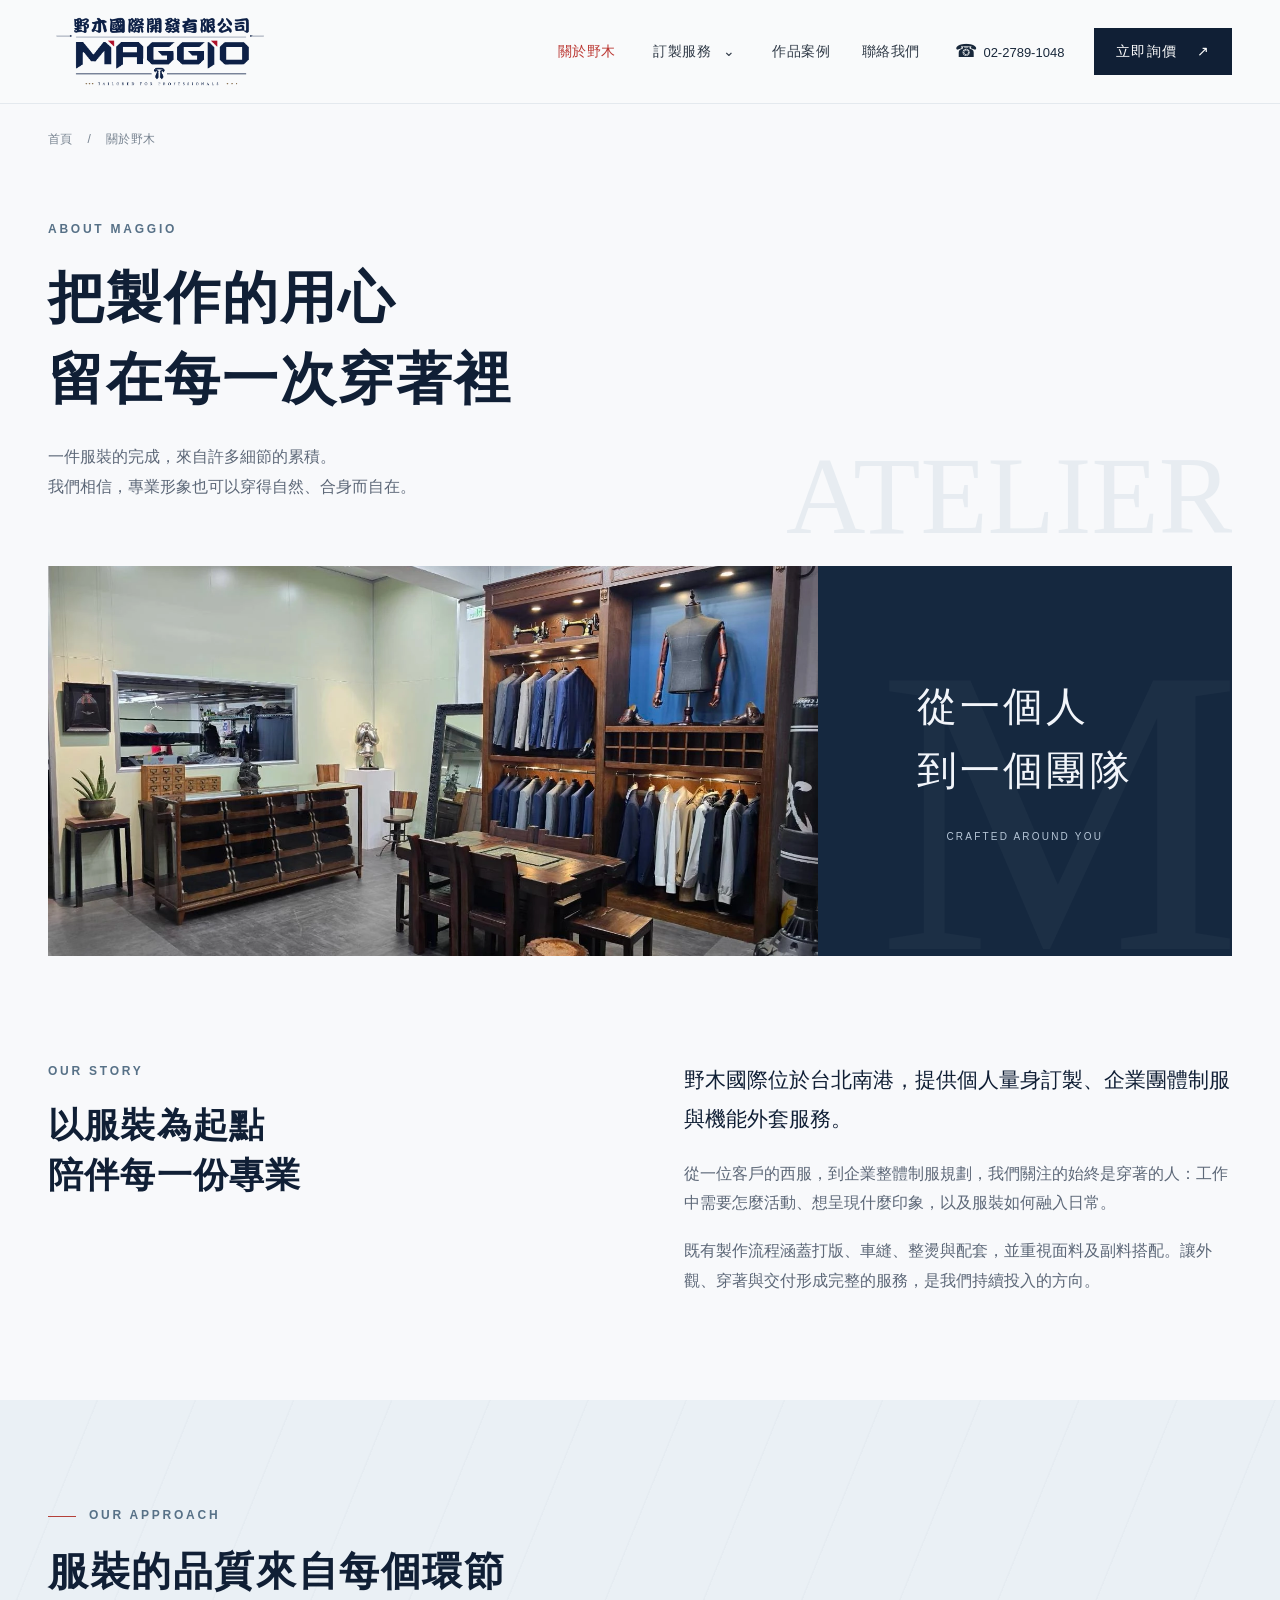
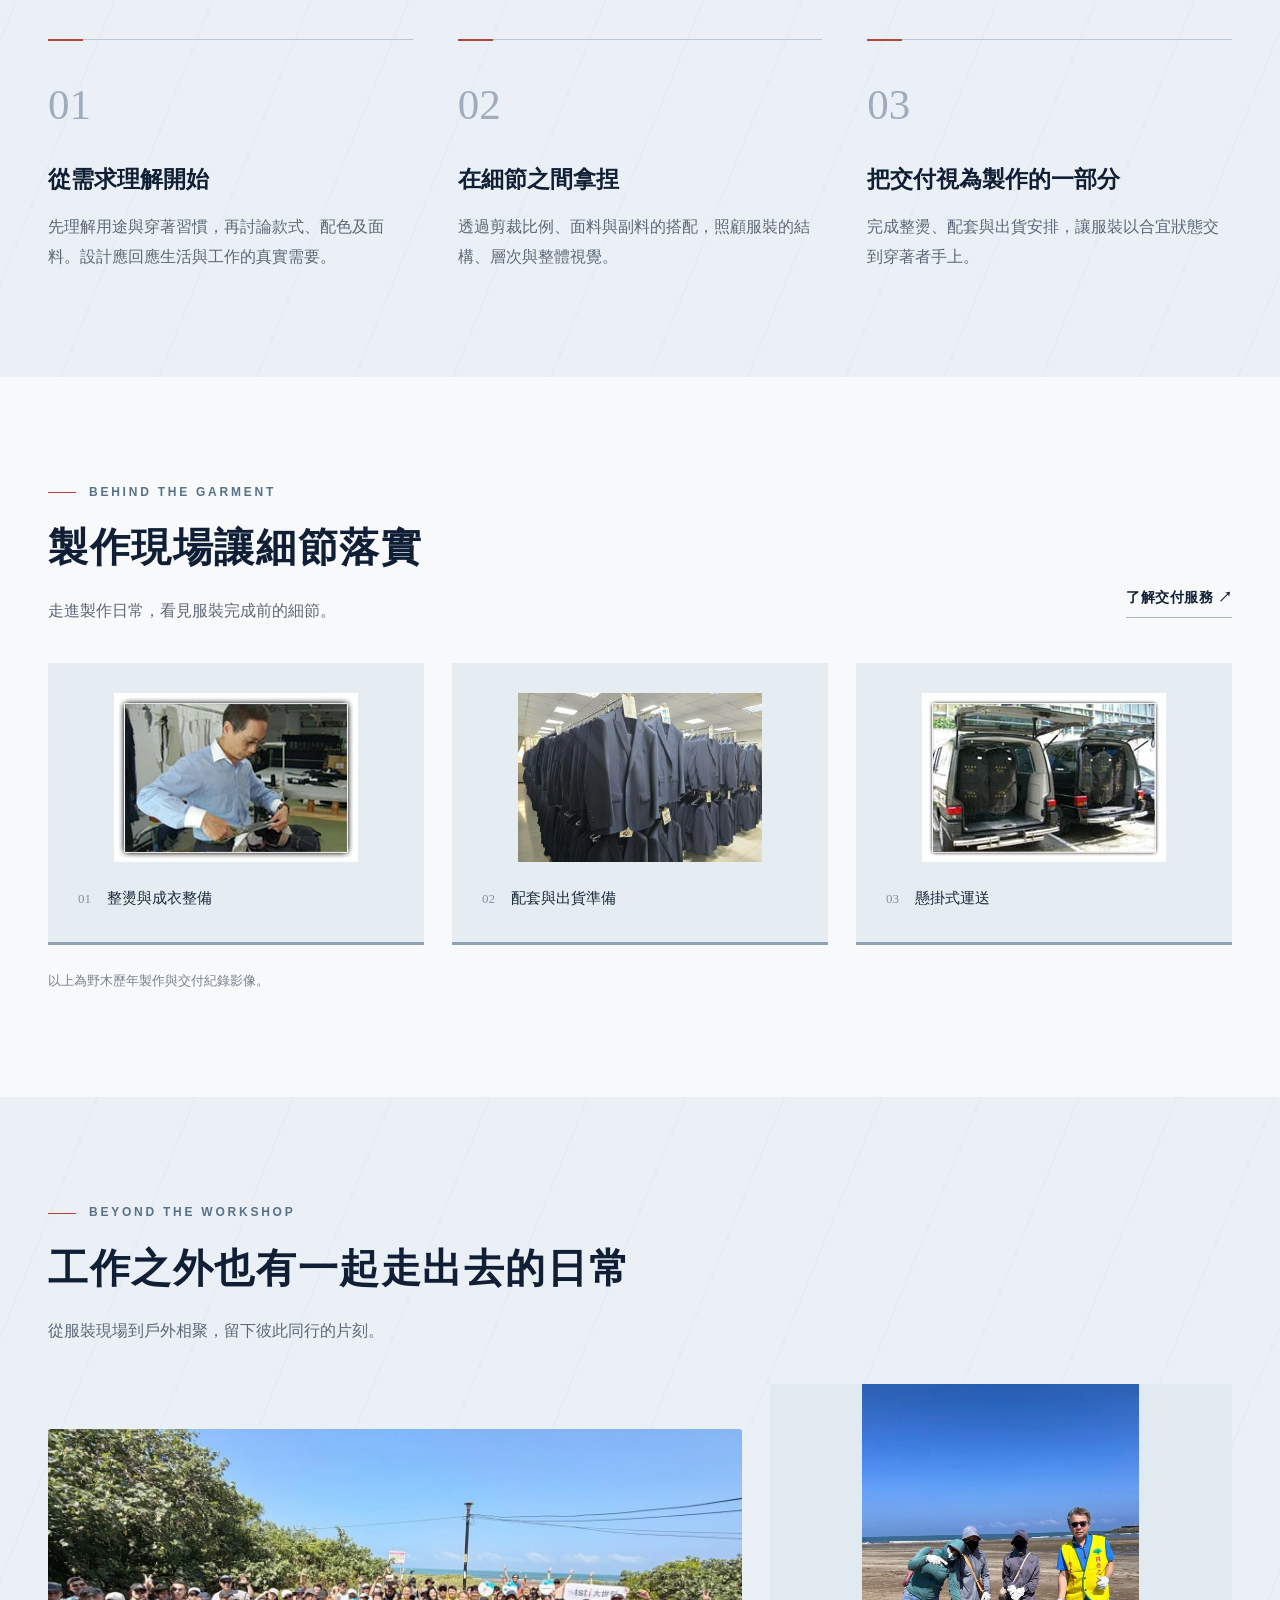
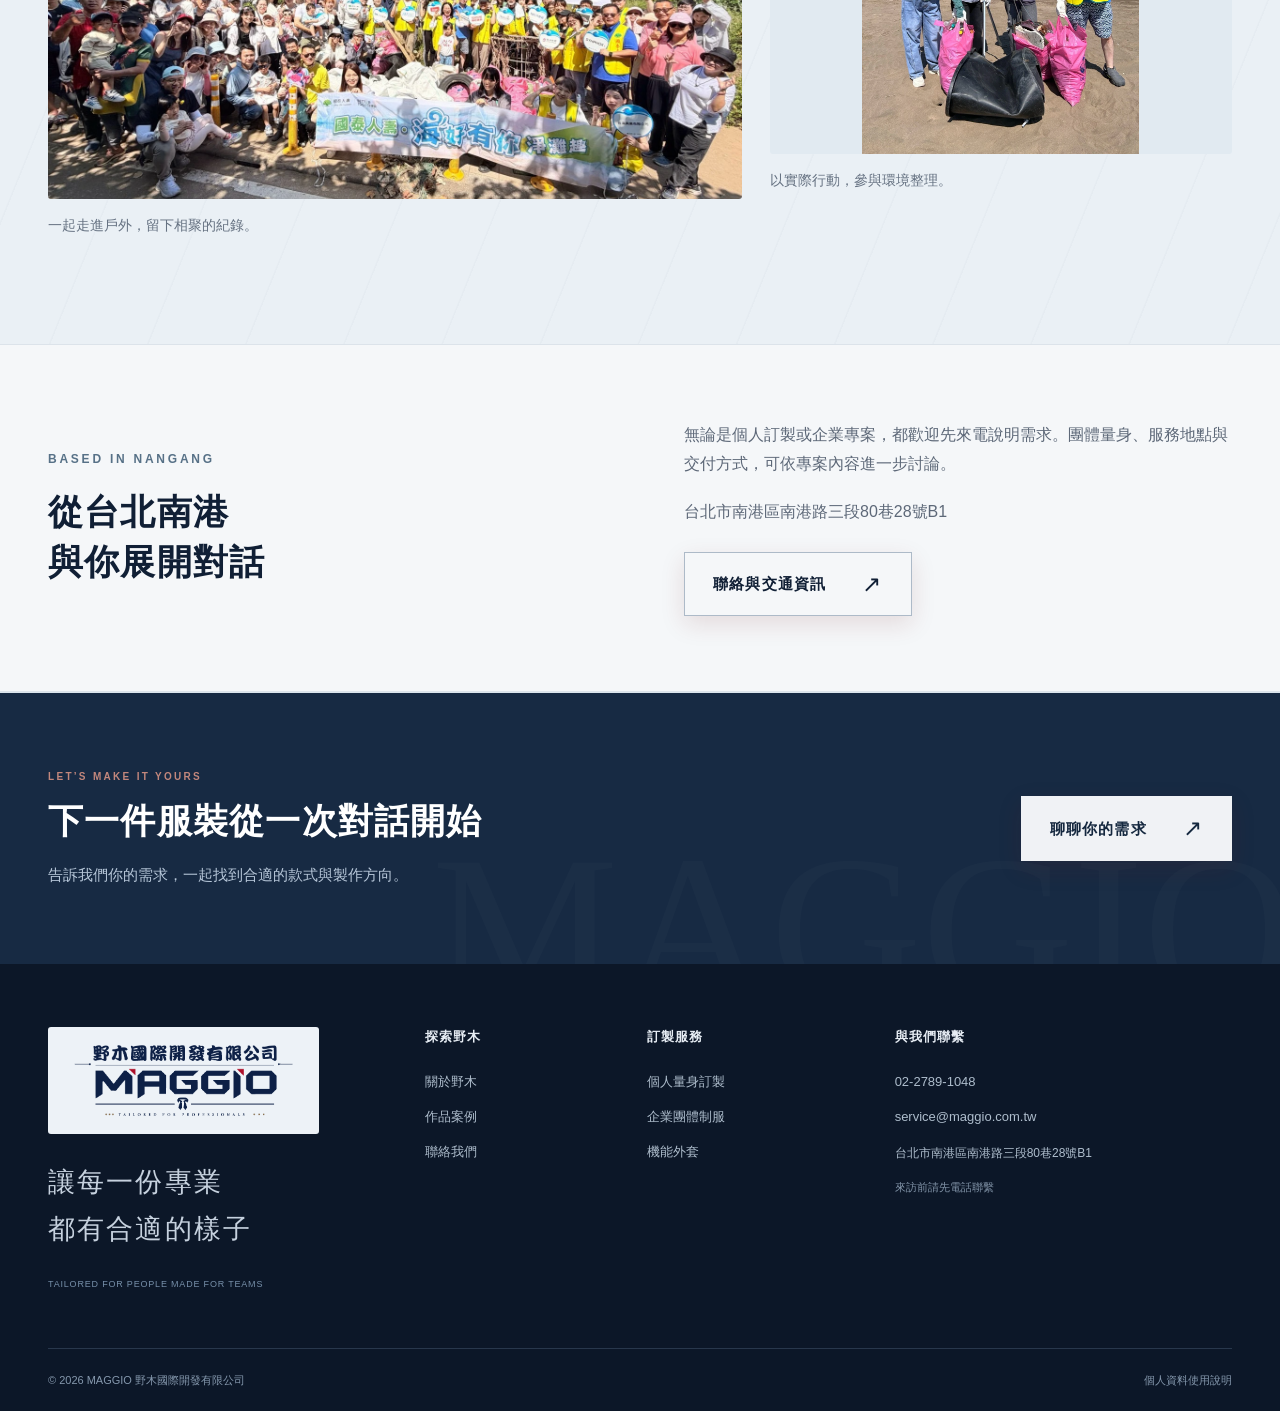
==== commit 5e587db9: "Remove commas and periods from headings and brand slogans" ====
--- a/about/index.html
+++ b/about/index.html
@@ -1,5 +1,5 @@
 <!doctype html>
-<html lang="zh-Hant"><head><meta charset="utf-8"><meta name="viewport" content="width=device-width,initial-scale=1"><title>關於野木｜製作的細節，穿著的信任｜MAGGIO</title><meta name="description" content="認識 MAGGIO 野木國際，從打版、製作到整燙與交付，了解我們對服裝與服務的用心。"><meta name="robots" content="noindex,nofollow"><meta name="theme-color" content="#0b1c34"><link rel="canonical" href="https://www.maggio.com.tw/about/"><meta property="og:title" content="關於野木｜製作的細節，穿著的信任｜MAGGIO"><meta property="og:description" content="認識 MAGGIO 野木國際，從打版、製作到整燙與交付，了解我們對服裝與服務的用心。"><meta property="og:type" content="website"><link rel="icon" type="image/png" href="../assets/images/logo.png?v=d0197b161d"><link rel="stylesheet" href="../assets/styles.css?v=20260930-4"><link rel="stylesheet" href="../assets/design.css?v=20260930-4"><script src="../assets/site.js" defer></script><script src="../assets/experience.js" defer></script></head><body class="page-about"><a class="skip-link" href="#main">跳至主要內容</a>
+<html lang="zh-Hant"><head><meta charset="utf-8"><meta name="viewport" content="width=device-width,initial-scale=1"><title>關於野木｜製作的細節穿著的信任｜MAGGIO</title><meta name="description" content="認識 MAGGIO 野木國際，從打版、製作到整燙與交付，了解我們對服裝與服務的用心。"><meta name="robots" content="noindex,nofollow"><meta name="theme-color" content="#0b1c34"><link rel="canonical" href="https://www.maggio.com.tw/about/"><meta property="og:title" content="關於野木｜製作的細節，穿著的信任｜MAGGIO"><meta property="og:description" content="認識 MAGGIO 野木國際，從打版、製作到整燙與交付，了解我們對服裝與服務的用心。"><meta property="og:type" content="website"><link rel="icon" type="image/png" href="../assets/images/logo.png?v=d0197b161d"><link rel="stylesheet" href="../assets/styles.css?v=20260930-4"><link rel="stylesheet" href="../assets/design.css?v=20260930-4"><script src="../assets/site.js" defer></script><script src="../assets/experience.js?v=20260930-5" defer></script></head><body class="page-about"><a class="skip-link" href="#main">跳至主要內容</a>
 <header class="site-header"><div class="header-inner container">
 <a class="brand" href="../index.html" aria-label="MAGGIO 野木國際 首頁"><img class="brand-logo" src="../assets/images/logo.png?v=d0197b161d" alt="MAGGIO 野木國際開發有限公司" width="729" height="245"></a>
 <button class="menu-toggle" aria-expanded="false" aria-controls="main-nav" aria-label="開啟導覽選單"><span></span><span></span></button>
@@ -7,11 +7,11 @@
 <div class="nav-dropdown"><button class="services-toggle" aria-expanded="false" aria-controls="service-nav">訂製服務 <span aria-hidden="true">⌄</span></button><div class="dropdown-panel" id="service-nav"><a href="../bespoke/index.html">個人量身訂製</a><a href="../corporate-uniforms/index.html">企業團體制服</a><a href="../functional-outerwear/index.html">機能外套</a></div></div>
 <a href="../projects/index.html">作品案例</a><a href="../contact/index.html">聯絡我們</a></nav>
 <a class="header-phone" href="tel:+886227891048"><span aria-hidden="true">☎</span> 02-2789-1048</a><a class="header-cta" href="../contact/index.html">立即詢價 <span aria-hidden="true">↗</span></a>
-</div></header><main id="main"><section class="editorial-hero container"><nav class="breadcrumb" aria-label="麵包屑"><a href="../index.html">首頁</a><span aria-hidden="true">/</span><span>關於野木</span></nav><div class="editorial-heading"><p class="eyebrow">ABOUT MAGGIO</p><h1>把製作的用心，<br>留在每一次穿著裡。</h1><p>一件服裝的完成，來自許多細節的累積。<br>我們相信，專業形象也可以穿得自然、合身而自在。</p></div><div class="about-strip"><div><img src="../assets/images/supplied-10.webp" alt="野木西服展示與諮詢空間" class="" loading="eager" decoding="async" width="1200" height="900"></div><div class="about-statement"><span class="large-monogram" aria-hidden="true">M</span><p>從一個人，<br>到一個團隊。</p><small>CRAFTED AROUND YOU</small></div></div></section>
-<section class="section container split story"><div><p class="eyebrow">OUR STORY</p><h2>以服裝為起點，<br>陪伴每一份專業。</h2></div><div><p class="lead">野木國際位於台北南港，提供個人量身訂製、企業團體制服與機能外套服務。</p><p>從一位客戶的西服，到企業整體制服規劃，我們關注的始終是穿著的人：工作中需要怎麼活動、想呈現什麼印象，以及服裝如何融入日常。</p><p>既有製作流程涵蓋打版、車縫、整燙與配套，並重視面料及副料搭配。讓外觀、穿著與交付形成完整的服務，是我們持續投入的方向。</p></div></section>
-<section class="section pale"><div class="container"><div class="section-heading"><p class="eyebrow">OUR APPROACH</p><h2>服裝的品質，來自每個環節。</h2></div><div class="feature-grid"><article class="feature"><span class="index">01</span><h3>從需求理解開始</h3><p>先理解用途與穿著習慣，再討論款式、配色及面料。設計應回應生活與工作的真實需要。</p></article><article class="feature"><span class="index">02</span><h3>在細節之間拿捏</h3><p>透過剪裁比例、面料與副料的搭配，照顧服裝的結構、層次與整體視覺。</p></article><article class="feature"><span class="index">03</span><h3>把交付視為製作的一部分</h3><p>完成整燙、配套與出貨安排，讓服裝以合宜狀態交到穿著者手上。</p></article></div></div></section>
-<section class="section container"><div class="heading-row"><div class="section-heading"><p class="eyebrow">BEHIND THE GARMENT</p><h2>製作現場，讓細節落實。</h2><p>走進製作日常，看見服裝完成前的細節。</p></div><a class="text-link" href="../corporate-uniforms/index.html#delivery-service">了解交付服務 ↗</a></div><div class="workshop-grid"><figure><img src="../assets/images/original-40.webp" alt="原站工廠照片：師傅進行服裝整燙" class="" loading="lazy" decoding="async" width="1200" height="900"><figcaption><span>01</span> 整燙與成衣整備</figcaption></figure><figure><img src="../assets/images/supplied-06.webp" alt="深色西服成衣懸掛配套" class="" loading="lazy" decoding="async" width="1200" height="900"><figcaption><span>02</span> 配套與出貨準備</figcaption></figure><figure><img src="../assets/images/original-42.webp" alt="原站照片：服裝懸掛式運送" class="" loading="lazy" decoding="async" width="1200" height="900"><figcaption><span>03</span> 懸掛式運送</figcaption></figure></div><p class="source-note">以上為野木歷年製作與交付紀錄影像。</p></section>
-<section class="section pale"><div class="container"><div class="section-heading"><p class="eyebrow">BEYOND THE WORKSHOP</p><h2>工作之外，也有一起走出去的日常。</h2><p>從服裝現場到戶外相聚，留下彼此同行的片刻。</p></div><div class="company-life"><figure><img src="../assets/images/supplied-05.webp" alt="戶外活動參與者合影" class="" loading="lazy" decoding="async" width="1200" height="900"><figcaption>一起走進戶外，留下相聚的紀錄。</figcaption></figure><figure><img src="../assets/images/supplied-01.webp" alt="戶外環境整理活動紀錄" class="" loading="lazy" decoding="async" width="1200" height="900"><figcaption>以實際行動，參與環境整理。</figcaption></figure></div></div></section><section class="location-band"><div class="container split"><div><p class="eyebrow">BASED IN NANGANG</p><h2>從台北南港，<br>與你展開對話。</h2></div><div><p>無論是個人訂製或企業專案，都歡迎先來電說明需求。團體量身、服務地點與交付方式，可依專案內容進一步討論。</p><p>台北市南港區南港路三段80巷28號B1</p><a class="button secondary" href="../contact/index.html">聯絡與交通資訊<span aria-hidden="true">↗</span></a></div></div></section><section class="cta-band"><div class="container cta-inner"><div><p class="eyebrow">LET’S MAKE IT YOURS</p><h2>下一件服裝，從一次對話開始。</h2><p>告訴我們你的需求，一起找到合適的款式與製作方向。</p></div><a class="button " href="../contact/index.html">聊聊你的需求<span aria-hidden="true">↗</span></a></div></section></main><footer class="site-footer"><div class="container footer-grid"><div class="footer-brand"><a class="brand" href="../index.html"><img class="brand-logo" src="../assets/images/logo.png?v=d0197b161d" alt="MAGGIO 野木國際開發有限公司" width="729" height="245"></a><p>讓每一份專業，<br>都有合適的樣子。</p><span class="footer-en">TAILORED FOR PEOPLE. MADE FOR TEAMS.</span></div>
+</div></header><main id="main"><section class="editorial-hero container"><nav class="breadcrumb" aria-label="麵包屑"><a href="../index.html">首頁</a><span aria-hidden="true">/</span><span>關於野木</span></nav><div class="editorial-heading"><p class="eyebrow">ABOUT MAGGIO</p><h1>把製作的用心<br>留在每一次穿著裡</h1><p>一件服裝的完成，來自許多細節的累積。<br>我們相信，專業形象也可以穿得自然、合身而自在。</p></div><div class="about-strip"><div><img src="../assets/images/supplied-10.webp" alt="野木西服展示與諮詢空間" class="" loading="eager" decoding="async" width="1200" height="900"></div><div class="about-statement"><span class="large-monogram" aria-hidden="true">M</span><p>從一個人<br>到一個團隊</p><small>CRAFTED AROUND YOU</small></div></div></section>
+<section class="section container split story"><div><p class="eyebrow">OUR STORY</p><h2>以服裝為起點<br>陪伴每一份專業</h2></div><div><p class="lead">野木國際位於台北南港，提供個人量身訂製、企業團體制服與機能外套服務。</p><p>從一位客戶的西服，到企業整體制服規劃，我們關注的始終是穿著的人：工作中需要怎麼活動、想呈現什麼印象，以及服裝如何融入日常。</p><p>既有製作流程涵蓋打版、車縫、整燙與配套，並重視面料及副料搭配。讓外觀、穿著與交付形成完整的服務，是我們持續投入的方向。</p></div></section>
+<section class="section pale"><div class="container"><div class="section-heading"><p class="eyebrow">OUR APPROACH</p><h2>服裝的品質來自每個環節</h2></div><div class="feature-grid"><article class="feature"><span class="index">01</span><h3>從需求理解開始</h3><p>先理解用途與穿著習慣，再討論款式、配色及面料。設計應回應生活與工作的真實需要。</p></article><article class="feature"><span class="index">02</span><h3>在細節之間拿捏</h3><p>透過剪裁比例、面料與副料的搭配，照顧服裝的結構、層次與整體視覺。</p></article><article class="feature"><span class="index">03</span><h3>把交付視為製作的一部分</h3><p>完成整燙、配套與出貨安排，讓服裝以合宜狀態交到穿著者手上。</p></article></div></div></section>
+<section class="section container"><div class="heading-row"><div class="section-heading"><p class="eyebrow">BEHIND THE GARMENT</p><h2>製作現場讓細節落實</h2><p>走進製作日常，看見服裝完成前的細節。</p></div><a class="text-link" href="../corporate-uniforms/index.html#delivery-service">了解交付服務 ↗</a></div><div class="workshop-grid"><figure><img src="../assets/images/original-40.webp" alt="原站工廠照片：師傅進行服裝整燙" class="" loading="lazy" decoding="async" width="1200" height="900"><figcaption><span>01</span> 整燙與成衣整備</figcaption></figure><figure><img src="../assets/images/supplied-06.webp" alt="深色西服成衣懸掛配套" class="" loading="lazy" decoding="async" width="1200" height="900"><figcaption><span>02</span> 配套與出貨準備</figcaption></figure><figure><img src="../assets/images/original-42.webp" alt="原站照片：服裝懸掛式運送" class="" loading="lazy" decoding="async" width="1200" height="900"><figcaption><span>03</span> 懸掛式運送</figcaption></figure></div><p class="source-note">以上為野木歷年製作與交付紀錄影像。</p></section>
+<section class="section pale"><div class="container"><div class="section-heading"><p class="eyebrow">BEYOND THE WORKSHOP</p><h2>工作之外也有一起走出去的日常</h2><p>從服裝現場到戶外相聚，留下彼此同行的片刻。</p></div><div class="company-life"><figure><img src="../assets/images/supplied-05.webp" alt="戶外活動參與者合影" class="" loading="lazy" decoding="async" width="1200" height="900"><figcaption>一起走進戶外，留下相聚的紀錄。</figcaption></figure><figure><img src="../assets/images/supplied-01.webp" alt="戶外環境整理活動紀錄" class="" loading="lazy" decoding="async" width="1200" height="900"><figcaption>以實際行動，參與環境整理。</figcaption></figure></div></div></section><section class="location-band"><div class="container split"><div><p class="eyebrow">BASED IN NANGANG</p><h2>從台北南港<br>與你展開對話</h2></div><div><p>無論是個人訂製或企業專案，都歡迎先來電說明需求。團體量身、服務地點與交付方式，可依專案內容進一步討論。</p><p>台北市南港區南港路三段80巷28號B1</p><a class="button secondary" href="../contact/index.html">聯絡與交通資訊<span aria-hidden="true">↗</span></a></div></div></section><section class="cta-band"><div class="container cta-inner"><div><p class="eyebrow">LET’S MAKE IT YOURS</p><h2>下一件服裝從一次對話開始</h2><p>告訴我們你的需求，一起找到合適的款式與製作方向。</p></div><a class="button " href="../contact/index.html">聊聊你的需求<span aria-hidden="true">↗</span></a></div></section></main><footer class="site-footer"><div class="container footer-grid"><div class="footer-brand"><a class="brand" href="../index.html"><img class="brand-logo" src="../assets/images/logo.png?v=d0197b161d" alt="MAGGIO 野木國際開發有限公司" width="729" height="245"></a><p>讓每一份專業<br>都有合適的樣子</p><span class="footer-en">TAILORED FOR PEOPLE MADE FOR TEAMS</span></div>
 <div><h3>探索野木</h3><a href="../about/index.html">關於野木</a><a href="../projects/index.html">作品案例</a><a href="../contact/index.html">聯絡我們</a></div>
 <div><h3>訂製服務</h3><a href="../bespoke/index.html">個人量身訂製</a><a href="../corporate-uniforms/index.html">企業團體制服</a><a href="../functional-outerwear/index.html">機能外套</a></div>
 <div class="footer-contact"><h3>與我們聯繫</h3><a href="tel:+886227891048">02-2789-1048</a><a href="mailto:service@maggio.com.tw">service@maggio.com.tw</a><p>台北市南港區南港路三段80巷28號B1</p><p class="muted">來訪前請先電話聯繫</p></div></div>
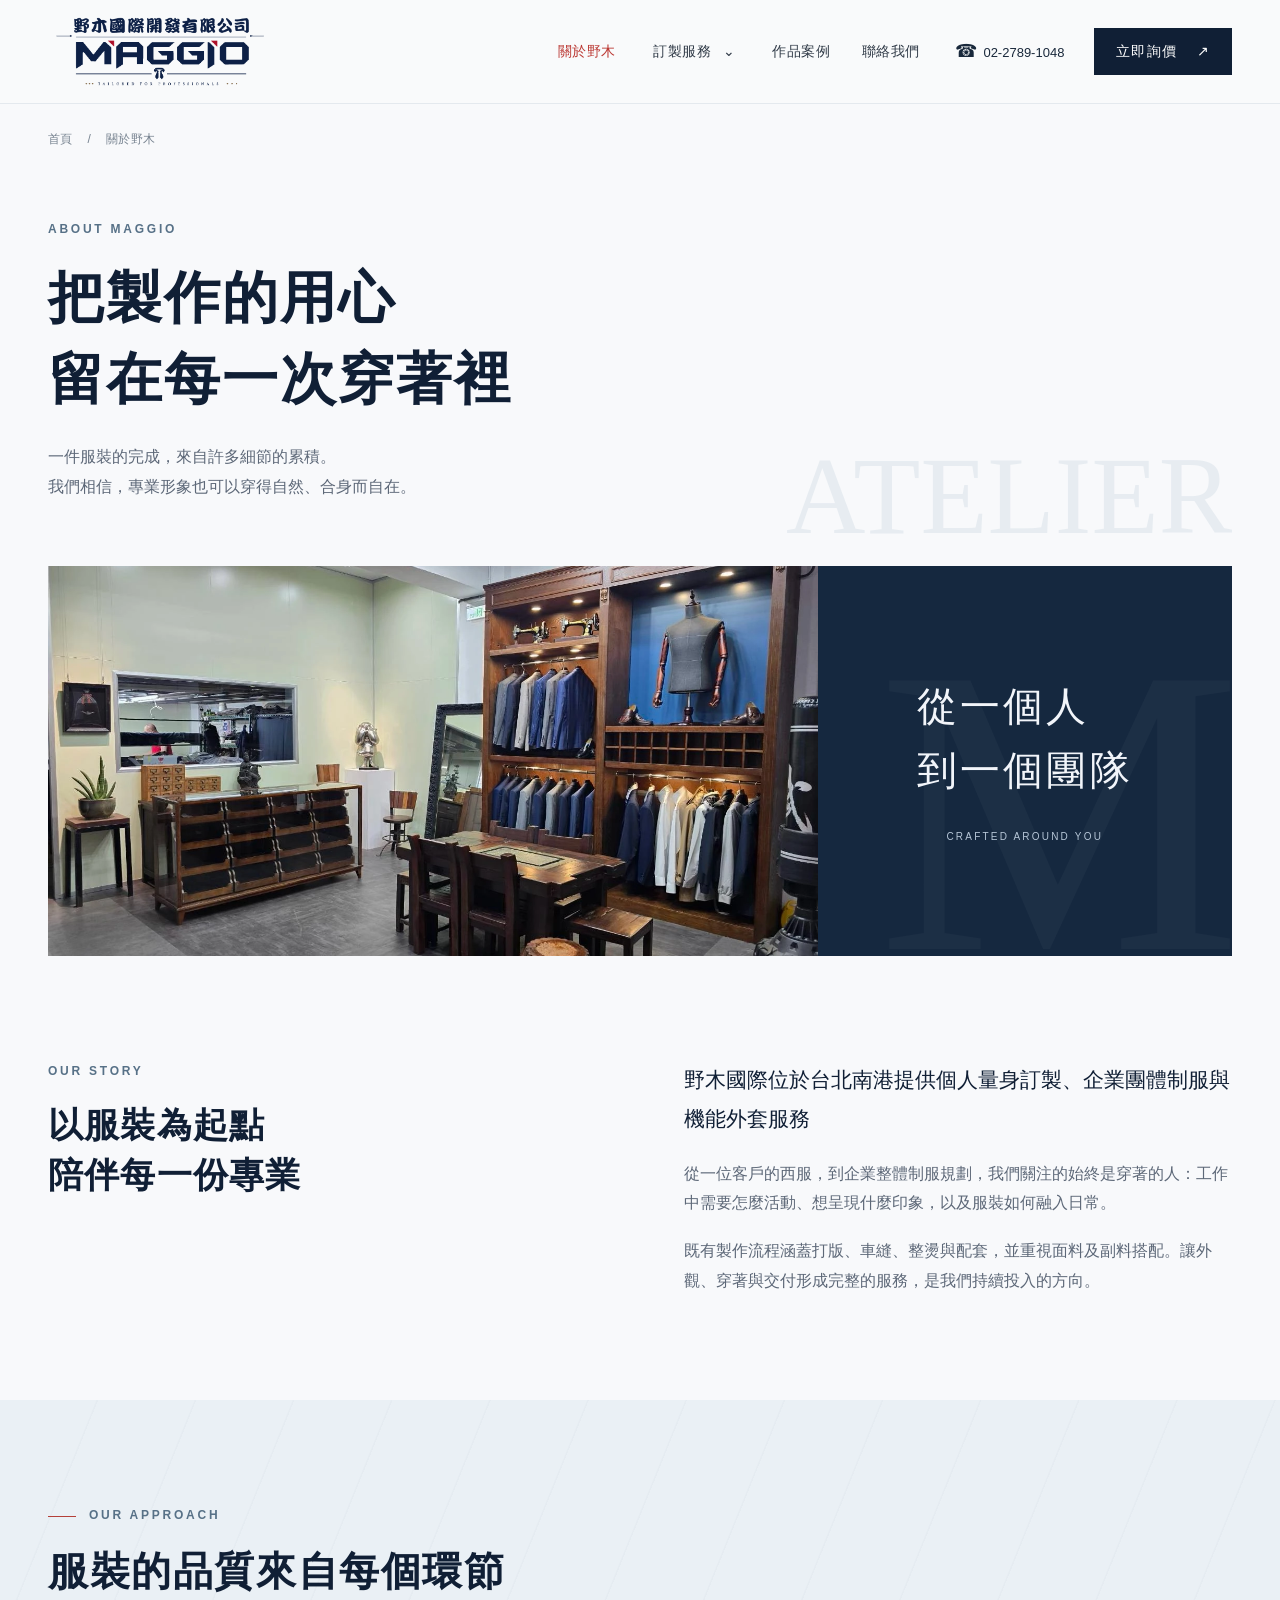
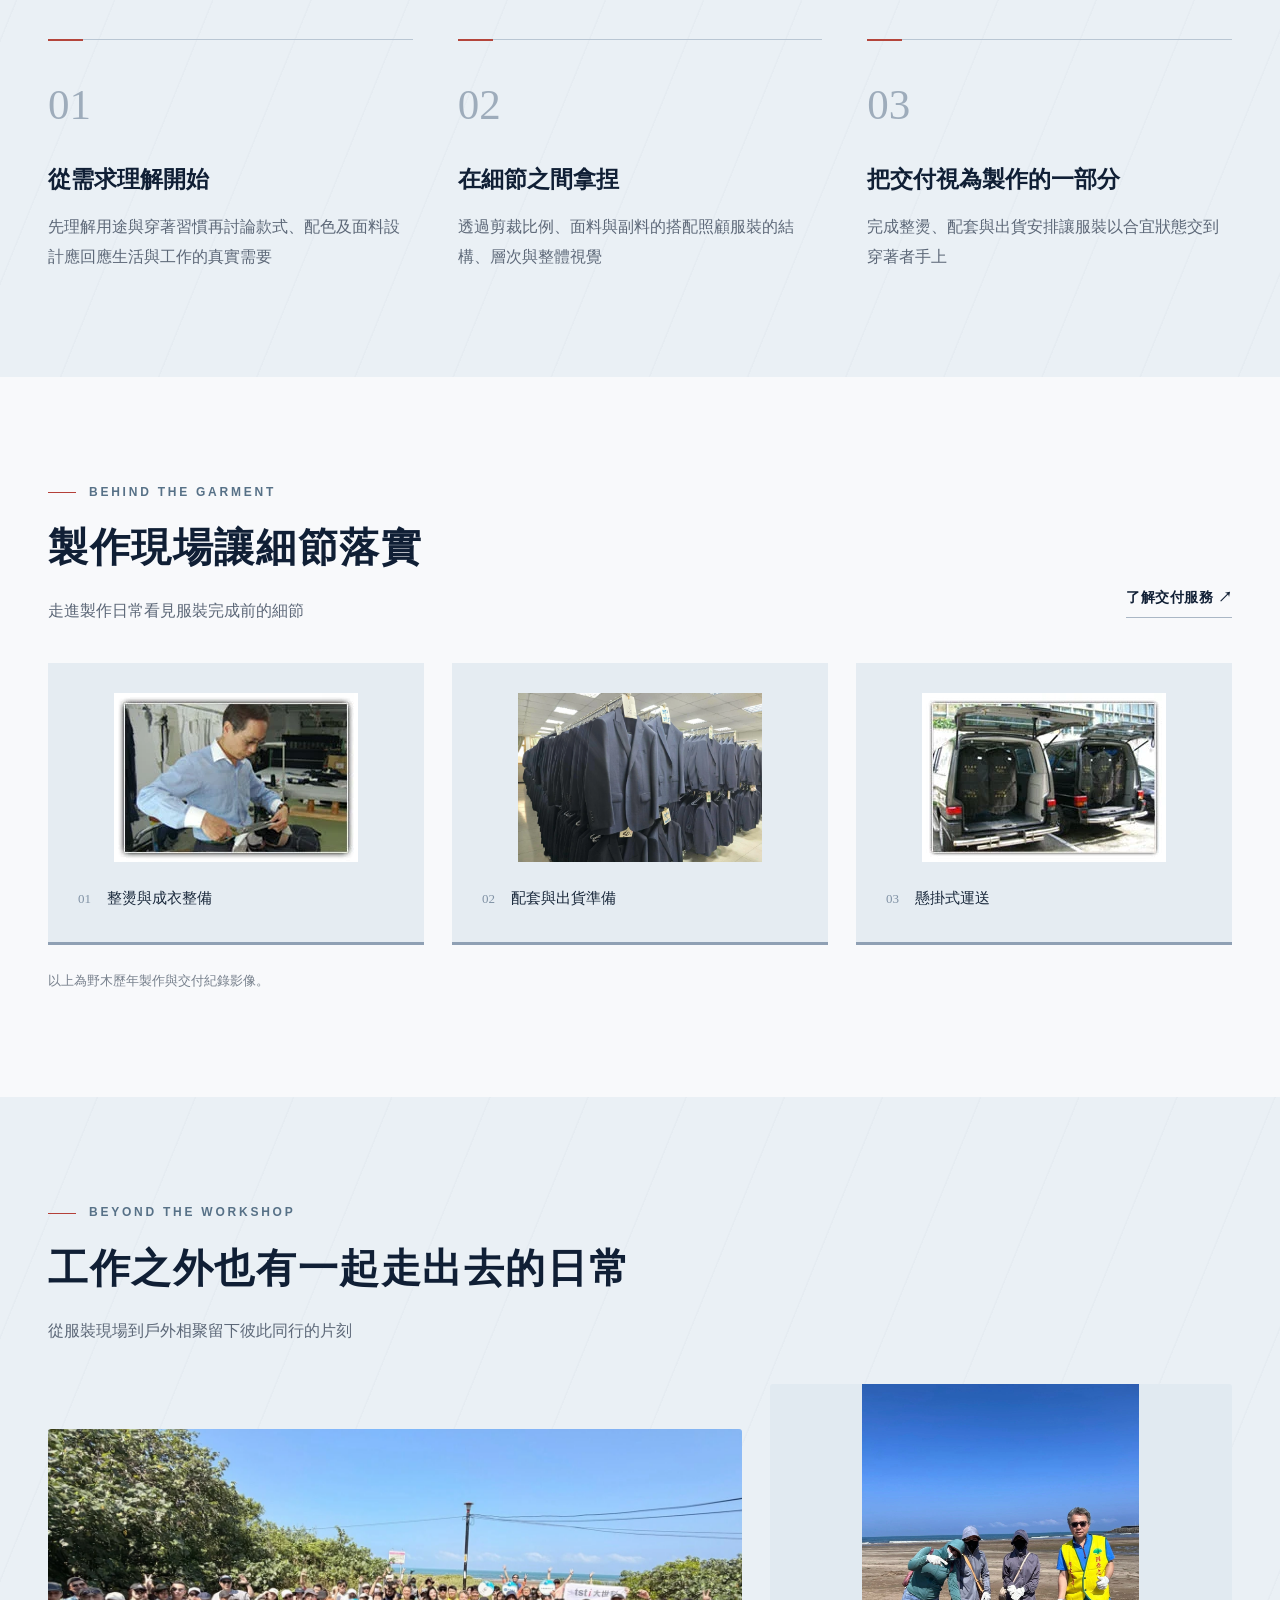
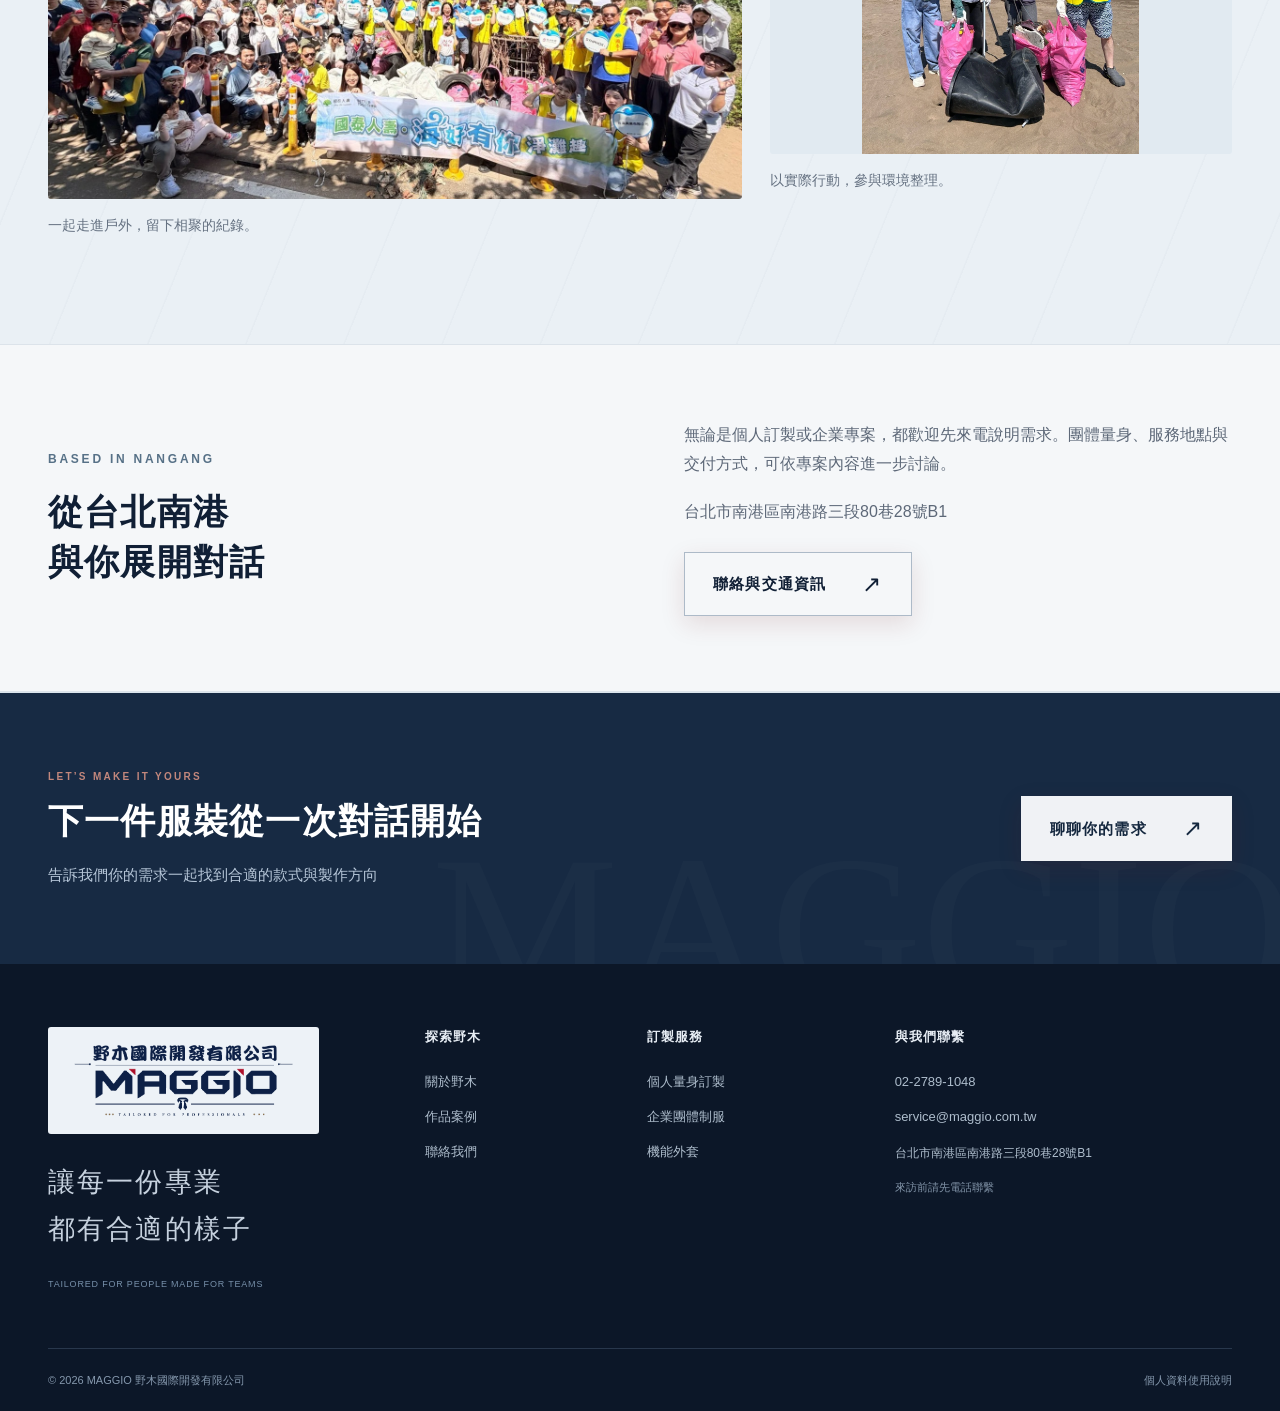
==== commit 994e84ce: "Remove punctuation from short subtitles and card taglines" ====
--- a/about/index.html
+++ b/about/index.html
@@ -8,10 +8,10 @@
 <a href="../projects/index.html">作品案例</a><a href="../contact/index.html">聯絡我們</a></nav>
 <a class="header-phone" href="tel:+886227891048"><span aria-hidden="true">☎</span> 02-2789-1048</a><a class="header-cta" href="../contact/index.html">立即詢價 <span aria-hidden="true">↗</span></a>
 </div></header><main id="main"><section class="editorial-hero container"><nav class="breadcrumb" aria-label="麵包屑"><a href="../index.html">首頁</a><span aria-hidden="true">/</span><span>關於野木</span></nav><div class="editorial-heading"><p class="eyebrow">ABOUT MAGGIO</p><h1>把製作的用心<br>留在每一次穿著裡</h1><p>一件服裝的完成，來自許多細節的累積。<br>我們相信，專業形象也可以穿得自然、合身而自在。</p></div><div class="about-strip"><div><img src="../assets/images/supplied-10.webp" alt="野木西服展示與諮詢空間" class="" loading="eager" decoding="async" width="1200" height="900"></div><div class="about-statement"><span class="large-monogram" aria-hidden="true">M</span><p>從一個人<br>到一個團隊</p><small>CRAFTED AROUND YOU</small></div></div></section>
-<section class="section container split story"><div><p class="eyebrow">OUR STORY</p><h2>以服裝為起點<br>陪伴每一份專業</h2></div><div><p class="lead">野木國際位於台北南港，提供個人量身訂製、企業團體制服與機能外套服務。</p><p>從一位客戶的西服，到企業整體制服規劃，我們關注的始終是穿著的人：工作中需要怎麼活動、想呈現什麼印象，以及服裝如何融入日常。</p><p>既有製作流程涵蓋打版、車縫、整燙與配套，並重視面料及副料搭配。讓外觀、穿著與交付形成完整的服務，是我們持續投入的方向。</p></div></section>
-<section class="section pale"><div class="container"><div class="section-heading"><p class="eyebrow">OUR APPROACH</p><h2>服裝的品質來自每個環節</h2></div><div class="feature-grid"><article class="feature"><span class="index">01</span><h3>從需求理解開始</h3><p>先理解用途與穿著習慣，再討論款式、配色及面料。設計應回應生活與工作的真實需要。</p></article><article class="feature"><span class="index">02</span><h3>在細節之間拿捏</h3><p>透過剪裁比例、面料與副料的搭配，照顧服裝的結構、層次與整體視覺。</p></article><article class="feature"><span class="index">03</span><h3>把交付視為製作的一部分</h3><p>完成整燙、配套與出貨安排，讓服裝以合宜狀態交到穿著者手上。</p></article></div></div></section>
-<section class="section container"><div class="heading-row"><div class="section-heading"><p class="eyebrow">BEHIND THE GARMENT</p><h2>製作現場讓細節落實</h2><p>走進製作日常，看見服裝完成前的細節。</p></div><a class="text-link" href="../corporate-uniforms/index.html#delivery-service">了解交付服務 ↗</a></div><div class="workshop-grid"><figure><img src="../assets/images/original-40.webp" alt="原站工廠照片：師傅進行服裝整燙" class="" loading="lazy" decoding="async" width="1200" height="900"><figcaption><span>01</span> 整燙與成衣整備</figcaption></figure><figure><img src="../assets/images/supplied-06.webp" alt="深色西服成衣懸掛配套" class="" loading="lazy" decoding="async" width="1200" height="900"><figcaption><span>02</span> 配套與出貨準備</figcaption></figure><figure><img src="../assets/images/original-42.webp" alt="原站照片：服裝懸掛式運送" class="" loading="lazy" decoding="async" width="1200" height="900"><figcaption><span>03</span> 懸掛式運送</figcaption></figure></div><p class="source-note">以上為野木歷年製作與交付紀錄影像。</p></section>
-<section class="section pale"><div class="container"><div class="section-heading"><p class="eyebrow">BEYOND THE WORKSHOP</p><h2>工作之外也有一起走出去的日常</h2><p>從服裝現場到戶外相聚，留下彼此同行的片刻。</p></div><div class="company-life"><figure><img src="../assets/images/supplied-05.webp" alt="戶外活動參與者合影" class="" loading="lazy" decoding="async" width="1200" height="900"><figcaption>一起走進戶外，留下相聚的紀錄。</figcaption></figure><figure><img src="../assets/images/supplied-01.webp" alt="戶外環境整理活動紀錄" class="" loading="lazy" decoding="async" width="1200" height="900"><figcaption>以實際行動，參與環境整理。</figcaption></figure></div></div></section><section class="location-band"><div class="container split"><div><p class="eyebrow">BASED IN NANGANG</p><h2>從台北南港<br>與你展開對話</h2></div><div><p>無論是個人訂製或企業專案，都歡迎先來電說明需求。團體量身、服務地點與交付方式，可依專案內容進一步討論。</p><p>台北市南港區南港路三段80巷28號B1</p><a class="button secondary" href="../contact/index.html">聯絡與交通資訊<span aria-hidden="true">↗</span></a></div></div></section><section class="cta-band"><div class="container cta-inner"><div><p class="eyebrow">LET’S MAKE IT YOURS</p><h2>下一件服裝從一次對話開始</h2><p>告訴我們你的需求，一起找到合適的款式與製作方向。</p></div><a class="button " href="../contact/index.html">聊聊你的需求<span aria-hidden="true">↗</span></a></div></section></main><footer class="site-footer"><div class="container footer-grid"><div class="footer-brand"><a class="brand" href="../index.html"><img class="brand-logo" src="../assets/images/logo.png?v=d0197b161d" alt="MAGGIO 野木國際開發有限公司" width="729" height="245"></a><p>讓每一份專業<br>都有合適的樣子</p><span class="footer-en">TAILORED FOR PEOPLE MADE FOR TEAMS</span></div>
+<section class="section container split story"><div><p class="eyebrow">OUR STORY</p><h2>以服裝為起點<br>陪伴每一份專業</h2></div><div><p class="lead">野木國際位於台北南港提供個人量身訂製、企業團體制服與機能外套服務</p><p>從一位客戶的西服，到企業整體制服規劃，我們關注的始終是穿著的人：工作中需要怎麼活動、想呈現什麼印象，以及服裝如何融入日常。</p><p>既有製作流程涵蓋打版、車縫、整燙與配套，並重視面料及副料搭配。讓外觀、穿著與交付形成完整的服務，是我們持續投入的方向。</p></div></section>
+<section class="section pale"><div class="container"><div class="section-heading"><p class="eyebrow">OUR APPROACH</p><h2>服裝的品質來自每個環節</h2></div><div class="feature-grid"><article class="feature"><span class="index">01</span><h3>從需求理解開始</h3><p>先理解用途與穿著習慣再討論款式、配色及面料設計應回應生活與工作的真實需要</p></article><article class="feature"><span class="index">02</span><h3>在細節之間拿捏</h3><p>透過剪裁比例、面料與副料的搭配照顧服裝的結構、層次與整體視覺</p></article><article class="feature"><span class="index">03</span><h3>把交付視為製作的一部分</h3><p>完成整燙、配套與出貨安排讓服裝以合宜狀態交到穿著者手上</p></article></div></div></section>
+<section class="section container"><div class="heading-row"><div class="section-heading"><p class="eyebrow">BEHIND THE GARMENT</p><h2>製作現場讓細節落實</h2><p>走進製作日常看見服裝完成前的細節</p></div><a class="text-link" href="../corporate-uniforms/index.html#delivery-service">了解交付服務 ↗</a></div><div class="workshop-grid"><figure><img src="../assets/images/original-40.webp" alt="原站工廠照片：師傅進行服裝整燙" class="" loading="lazy" decoding="async" width="1200" height="900"><figcaption><span>01</span> 整燙與成衣整備</figcaption></figure><figure><img src="../assets/images/supplied-06.webp" alt="深色西服成衣懸掛配套" class="" loading="lazy" decoding="async" width="1200" height="900"><figcaption><span>02</span> 配套與出貨準備</figcaption></figure><figure><img src="../assets/images/original-42.webp" alt="原站照片：服裝懸掛式運送" class="" loading="lazy" decoding="async" width="1200" height="900"><figcaption><span>03</span> 懸掛式運送</figcaption></figure></div><p class="source-note">以上為野木歷年製作與交付紀錄影像。</p></section>
+<section class="section pale"><div class="container"><div class="section-heading"><p class="eyebrow">BEYOND THE WORKSHOP</p><h2>工作之外也有一起走出去的日常</h2><p>從服裝現場到戶外相聚留下彼此同行的片刻</p></div><div class="company-life"><figure><img src="../assets/images/supplied-05.webp" alt="戶外活動參與者合影" class="" loading="lazy" decoding="async" width="1200" height="900"><figcaption>一起走進戶外，留下相聚的紀錄。</figcaption></figure><figure><img src="../assets/images/supplied-01.webp" alt="戶外環境整理活動紀錄" class="" loading="lazy" decoding="async" width="1200" height="900"><figcaption>以實際行動，參與環境整理。</figcaption></figure></div></div></section><section class="location-band"><div class="container split"><div><p class="eyebrow">BASED IN NANGANG</p><h2>從台北南港<br>與你展開對話</h2></div><div><p>無論是個人訂製或企業專案，都歡迎先來電說明需求。團體量身、服務地點與交付方式，可依專案內容進一步討論。</p><p>台北市南港區南港路三段80巷28號B1</p><a class="button secondary" href="../contact/index.html">聯絡與交通資訊<span aria-hidden="true">↗</span></a></div></div></section><section class="cta-band"><div class="container cta-inner"><div><p class="eyebrow">LET’S MAKE IT YOURS</p><h2>下一件服裝從一次對話開始</h2><p>告訴我們你的需求一起找到合適的款式與製作方向</p></div><a class="button " href="../contact/index.html">聊聊你的需求<span aria-hidden="true">↗</span></a></div></section></main><footer class="site-footer"><div class="container footer-grid"><div class="footer-brand"><a class="brand" href="../index.html"><img class="brand-logo" src="../assets/images/logo.png?v=d0197b161d" alt="MAGGIO 野木國際開發有限公司" width="729" height="245"></a><p>讓每一份專業<br>都有合適的樣子</p><span class="footer-en">TAILORED FOR PEOPLE MADE FOR TEAMS</span></div>
 <div><h3>探索野木</h3><a href="../about/index.html">關於野木</a><a href="../projects/index.html">作品案例</a><a href="../contact/index.html">聯絡我們</a></div>
 <div><h3>訂製服務</h3><a href="../bespoke/index.html">個人量身訂製</a><a href="../corporate-uniforms/index.html">企業團體制服</a><a href="../functional-outerwear/index.html">機能外套</a></div>
 <div class="footer-contact"><h3>與我們聯繫</h3><a href="tel:+886227891048">02-2789-1048</a><a href="mailto:service@maggio.com.tw">service@maggio.com.tw</a><p>台北市南港區南港路三段80巷28號B1</p><p class="muted">來訪前請先電話聯繫</p></div></div>
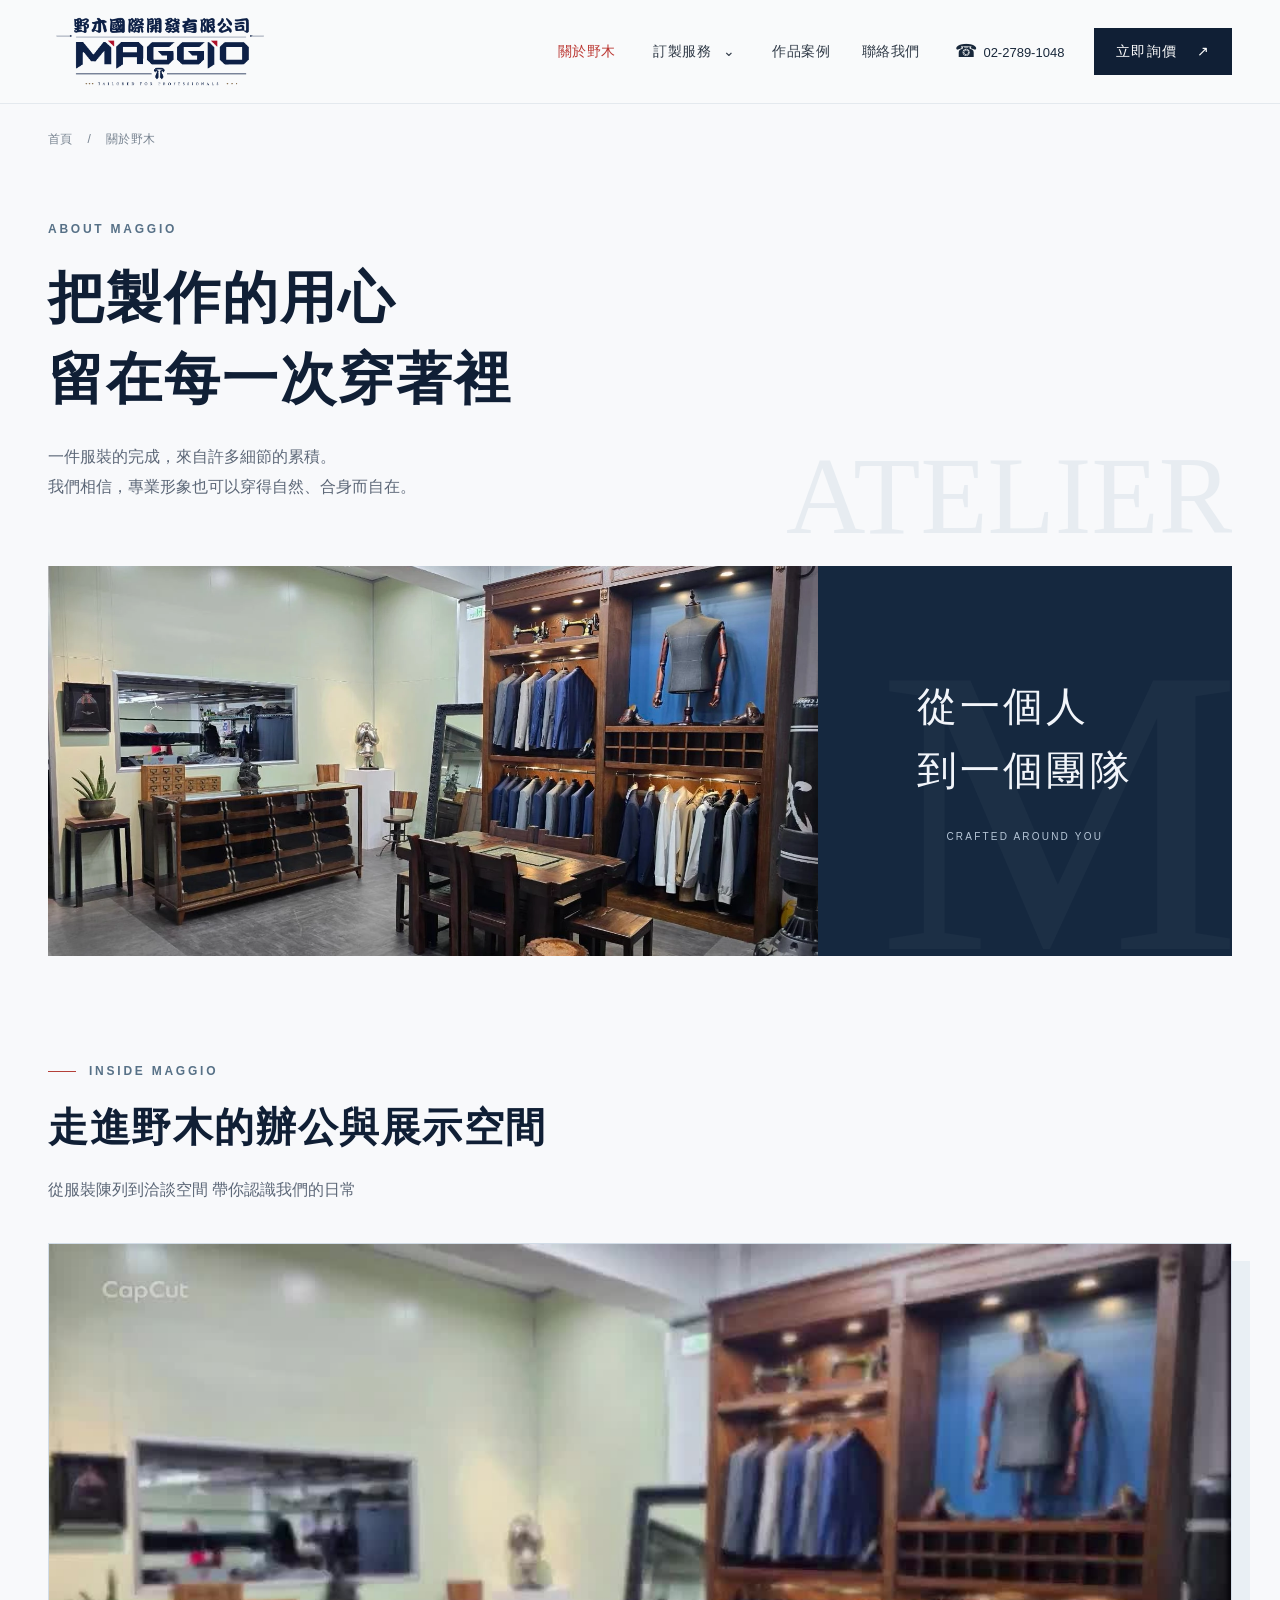
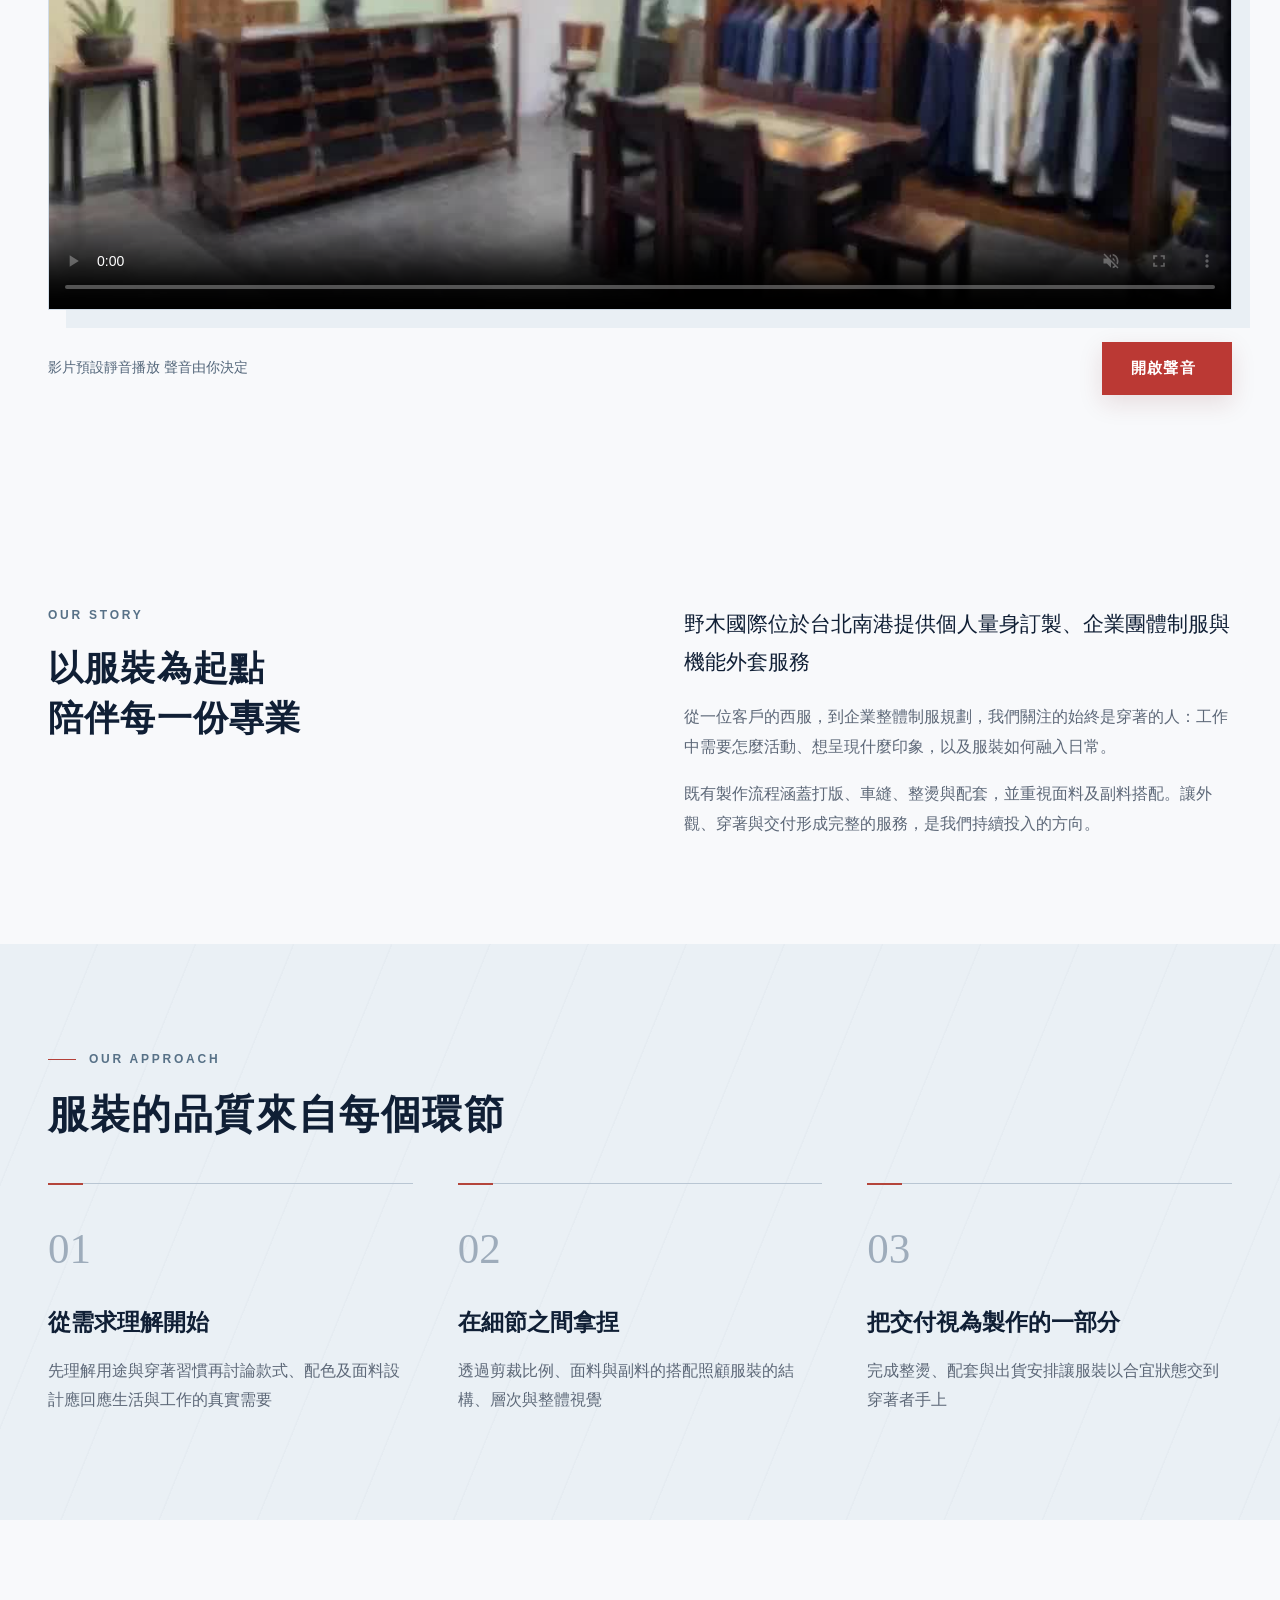
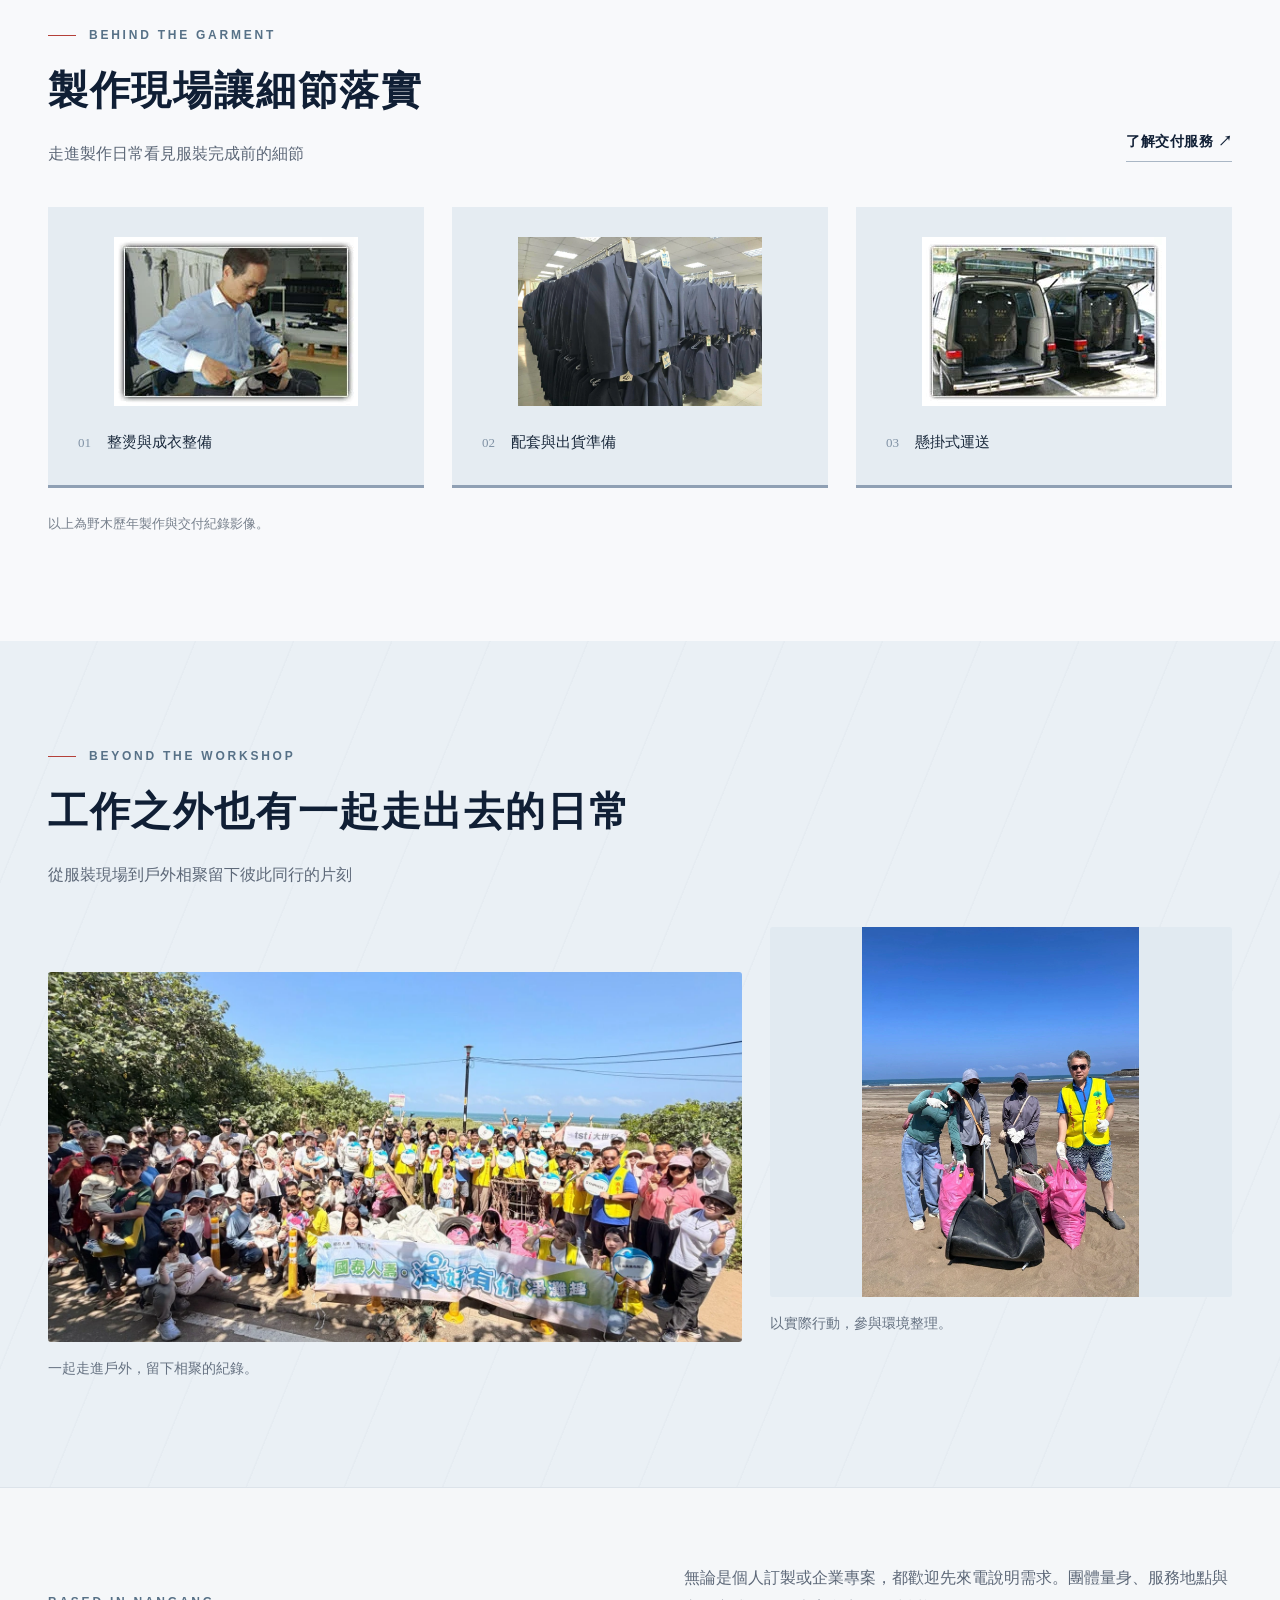
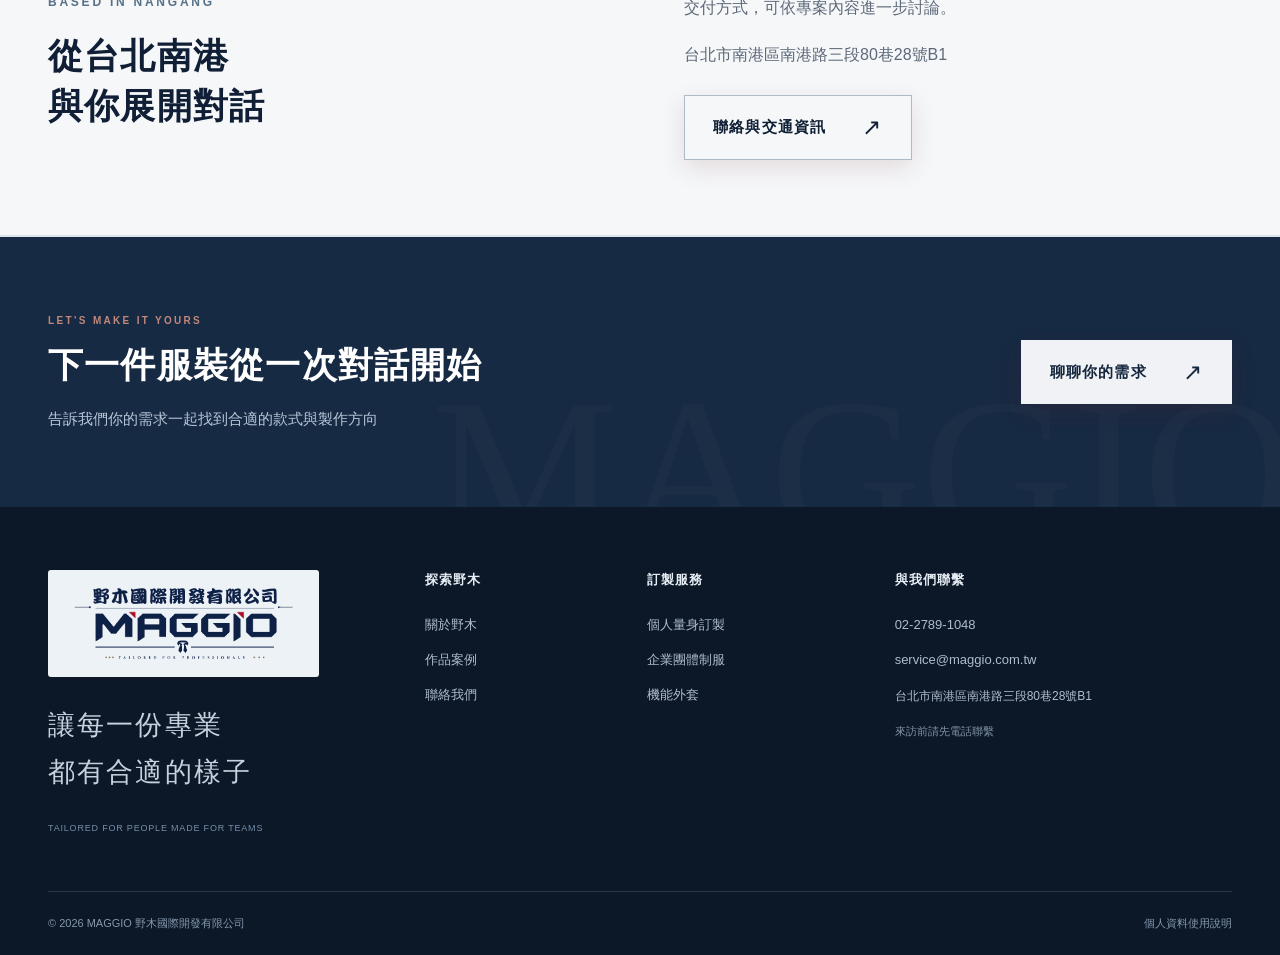
==== commit 2842b960: "Add muted autoplay office tour with opt-in audio controls" ====
--- a/about/index.html
+++ b/about/index.html
@@ -1,5 +1,5 @@
 <!doctype html>
-<html lang="zh-Hant"><head><meta charset="utf-8"><meta name="viewport" content="width=device-width,initial-scale=1"><title>關於野木｜製作的細節穿著的信任｜MAGGIO</title><meta name="description" content="認識 MAGGIO 野木國際，從打版、製作到整燙與交付，了解我們對服裝與服務的用心。"><meta name="robots" content="noindex,nofollow"><meta name="theme-color" content="#0b1c34"><link rel="canonical" href="https://www.maggio.com.tw/about/"><meta property="og:title" content="關於野木｜製作的細節，穿著的信任｜MAGGIO"><meta property="og:description" content="認識 MAGGIO 野木國際，從打版、製作到整燙與交付，了解我們對服裝與服務的用心。"><meta property="og:type" content="website"><link rel="icon" type="image/png" href="../assets/images/logo.png?v=d0197b161d"><link rel="stylesheet" href="../assets/styles.css?v=20260930-4"><link rel="stylesheet" href="../assets/design.css?v=20260930-4"><script src="../assets/site.js" defer></script><script src="../assets/experience.js?v=20260930-5" defer></script></head><body class="page-about"><a class="skip-link" href="#main">跳至主要內容</a>
+<html lang="zh-Hant"><head><meta charset="utf-8"><meta name="viewport" content="width=device-width,initial-scale=1"><title>關於野木｜製作的細節穿著的信任｜MAGGIO</title><meta name="description" content="認識 MAGGIO 野木國際，從打版、製作到整燙與交付，了解我們對服裝與服務的用心。"><meta name="robots" content="noindex,nofollow"><meta name="theme-color" content="#0b1c34"><link rel="canonical" href="https://www.maggio.com.tw/about/"><meta property="og:title" content="關於野木｜製作的細節，穿著的信任｜MAGGIO"><meta property="og:description" content="認識 MAGGIO 野木國際，從打版、製作到整燙與交付，了解我們對服裝與服務的用心。"><meta property="og:type" content="website"><link rel="icon" type="image/png" href="../assets/images/logo.png?v=d0197b161d"><link rel="stylesheet" href="../assets/styles.css?v=20260930-4"><link rel="stylesheet" href="../assets/design.css?v=20261005-3"><script src="../assets/site.js" defer></script><script src="../assets/experience.js?v=20261005-3" defer></script></head><body class="page-about"><a class="skip-link" href="#main">跳至主要內容</a>
 <header class="site-header"><div class="header-inner container">
 <a class="brand" href="../index.html" aria-label="MAGGIO 野木國際 首頁"><img class="brand-logo" src="../assets/images/logo.png?v=d0197b161d" alt="MAGGIO 野木國際開發有限公司" width="729" height="245"></a>
 <button class="menu-toggle" aria-expanded="false" aria-controls="main-nav" aria-label="開啟導覽選單"><span></span><span></span></button>
@@ -7,7 +7,7 @@
 <div class="nav-dropdown"><button class="services-toggle" aria-expanded="false" aria-controls="service-nav">訂製服務 <span aria-hidden="true">⌄</span></button><div class="dropdown-panel" id="service-nav"><a href="../bespoke/index.html">個人量身訂製</a><a href="../corporate-uniforms/index.html">企業團體制服</a><a href="../functional-outerwear/index.html">機能外套</a></div></div>
 <a href="../projects/index.html">作品案例</a><a href="../contact/index.html">聯絡我們</a></nav>
 <a class="header-phone" href="tel:+886227891048"><span aria-hidden="true">☎</span> 02-2789-1048</a><a class="header-cta" href="../contact/index.html">立即詢價 <span aria-hidden="true">↗</span></a>
-</div></header><main id="main"><section class="editorial-hero container"><nav class="breadcrumb" aria-label="麵包屑"><a href="../index.html">首頁</a><span aria-hidden="true">/</span><span>關於野木</span></nav><div class="editorial-heading"><p class="eyebrow">ABOUT MAGGIO</p><h1>把製作的用心<br>留在每一次穿著裡</h1><p>一件服裝的完成，來自許多細節的累積。<br>我們相信，專業形象也可以穿得自然、合身而自在。</p></div><div class="about-strip"><div><img src="../assets/images/supplied-10.webp" alt="野木西服展示與諮詢空間" class="" loading="eager" decoding="async" width="1200" height="900"></div><div class="about-statement"><span class="large-monogram" aria-hidden="true">M</span><p>從一個人<br>到一個團隊</p><small>CRAFTED AROUND YOU</small></div></div></section>
+</div></header><main id="main"><section class="editorial-hero container"><nav class="breadcrumb" aria-label="麵包屑"><a href="../index.html">首頁</a><span aria-hidden="true">/</span><span>關於野木</span></nav><div class="editorial-heading"><p class="eyebrow">ABOUT MAGGIO</p><h1>把製作的用心<br>留在每一次穿著裡</h1><p>一件服裝的完成，來自許多細節的累積。<br>我們相信，專業形象也可以穿得自然、合身而自在。</p></div><div class="about-strip"><div><img src="../assets/images/supplied-10.webp" alt="野木西服展示與諮詢空間" class="" loading="eager" decoding="async" width="1200" height="900"></div><div class="about-statement"><span class="large-monogram" aria-hidden="true">M</span><p>從一個人<br>到一個團隊</p><small>CRAFTED AROUND YOU</small></div></div></section><section class="section container office-tour" id="office-tour"><div class="section-heading"><p class="eyebrow">INSIDE MAGGIO</p><h2>走進野木的辦公與展示空間</h2><p>從服裝陳列到洽談空間 帶你認識我們的日常</p></div><div class="office-film"><video id="office-video" autoplay muted loop playsinline controls preload="metadata" poster="../assets/video/office-poster.jpg" width="1280" height="720" aria-label="野木辦公室與服裝展示空間介紹影片"><source src="../assets/video/office.mp4" type="video/mp4">你的瀏覽器無法播放影片 <a href="../assets/video/office.mp4">開啟辦公室介紹影片</a></video></div><div class="office-toolbar"><p>影片預設靜音播放 聲音由你決定</p><button type="button" class="button office-sound" aria-controls="office-video" aria-pressed="false" hidden>開啟聲音</button></div></section>
 <section class="section container split story"><div><p class="eyebrow">OUR STORY</p><h2>以服裝為起點<br>陪伴每一份專業</h2></div><div><p class="lead">野木國際位於台北南港提供個人量身訂製、企業團體制服與機能外套服務</p><p>從一位客戶的西服，到企業整體制服規劃，我們關注的始終是穿著的人：工作中需要怎麼活動、想呈現什麼印象，以及服裝如何融入日常。</p><p>既有製作流程涵蓋打版、車縫、整燙與配套，並重視面料及副料搭配。讓外觀、穿著與交付形成完整的服務，是我們持續投入的方向。</p></div></section>
 <section class="section pale"><div class="container"><div class="section-heading"><p class="eyebrow">OUR APPROACH</p><h2>服裝的品質來自每個環節</h2></div><div class="feature-grid"><article class="feature"><span class="index">01</span><h3>從需求理解開始</h3><p>先理解用途與穿著習慣再討論款式、配色及面料設計應回應生活與工作的真實需要</p></article><article class="feature"><span class="index">02</span><h3>在細節之間拿捏</h3><p>透過剪裁比例、面料與副料的搭配照顧服裝的結構、層次與整體視覺</p></article><article class="feature"><span class="index">03</span><h3>把交付視為製作的一部分</h3><p>完成整燙、配套與出貨安排讓服裝以合宜狀態交到穿著者手上</p></article></div></div></section>
 <section class="section container"><div class="heading-row"><div class="section-heading"><p class="eyebrow">BEHIND THE GARMENT</p><h2>製作現場讓細節落實</h2><p>走進製作日常看見服裝完成前的細節</p></div><a class="text-link" href="../corporate-uniforms/index.html#delivery-service">了解交付服務 ↗</a></div><div class="workshop-grid"><figure><img src="../assets/images/original-40.webp" alt="原站工廠照片：師傅進行服裝整燙" class="" loading="lazy" decoding="async" width="1200" height="900"><figcaption><span>01</span> 整燙與成衣整備</figcaption></figure><figure><img src="../assets/images/supplied-06.webp" alt="深色西服成衣懸掛配套" class="" loading="lazy" decoding="async" width="1200" height="900"><figcaption><span>02</span> 配套與出貨準備</figcaption></figure><figure><img src="../assets/images/original-42.webp" alt="原站照片：服裝懸掛式運送" class="" loading="lazy" decoding="async" width="1200" height="900"><figcaption><span>03</span> 懸掛式運送</figcaption></figure></div><p class="source-note">以上為野木歷年製作與交付紀錄影像。</p></section>
--- a/assets/design.css
+++ b/assets/design.css
@@ -17,3 +17,11 @@
 @media(hover:hover){.brand:hover .brand-logo{transform:translateY(-3px) scale(1.025);filter:drop-shadow(0 5px 5px #10213a30)}}
 .brand:focus-visible .brand-logo{filter:drop-shadow(0 5px 5px #10213a30)}
 @media(prefers-reduced-motion:reduce){.brand .brand-logo{transition:none}.brand:hover .brand-logo{transform:none}}
+
+/* Uniform proposal library */
+.brochure-list{display:grid;gap:36px;margin-top:40px}.brochure-card{background:#fff;border:1px solid #d5dfe9}.brochure-overview{display:grid;grid-template-columns:minmax(220px,.8fr) 1.2fr;gap:55px;padding:35px}.brochure-cover{width:100%;height:450px;object-fit:contain;background:#edf1f5}.brochure-copy{align-self:center}.brochure-copy h3{font-size:32px;line-height:1.5}.brochure-subtitle{font-size:21px;color:#233a52;margin-block:18px}.brochure-copy>p:not(.eyebrow){line-height:1.9}.brochure-copy .text-link{display:flex;width:fit-content;margin-top:24px}.brochure-details{border-top:1px solid #d5dfe9}.brochure-details summary{cursor:pointer;padding:22px 35px;font-size:17px;display:flex;justify-content:space-between;gap:16px;list-style:none;background:#f4f7fa}.brochure-details summary:focus-visible{outline:2px solid #a7483f;outline-offset:-4px}.brochure-details[open] summary{background:#15283f;color:white}.brochure-pages{display:grid;grid-template-columns:repeat(2,minmax(0,1fr));gap:25px;padding:30px;background:#dfe7ee}.brochure-pages figure{margin:0}.brochure-pages img{width:100%;height:auto;display:block}.brochure-pages figcaption{font-size:13px;padding-top:10px;color:#43546a}.proposal-entry .button{margin-top:25px}.collection-nav>.container{flex-wrap:wrap;gap:28px}
+@media(max-width:600px){.brochure-overview{grid-template-columns:1fr;gap:25px;padding:20px}.brochure-cover{height:360px}.brochure-copy h3{font-size:26px}.brochure-details summary{padding:20px;font-size:15px}.brochure-pages{grid-template-columns:1fr;padding:15px}.collection-nav>.container{gap:0;justify-content:space-between}.collection-nav a{font-size:11px}.collection-nav a span{display:none}}
+
+.client-section{padding-block:15px 55px}.client-heading{display:flex;align-items:center;justify-content:space-between;gap:20px;margin-bottom:24px}.client-heading h2{font-size:30px}.client-heading .eyebrow{font-size:10px;margin-bottom:10px}.client-controls{display:flex;gap:8px}.client-controls button{border:1px solid #c3cfdb;background:white;color:#13243a;min-height:42px;padding:8px 15px;cursor:pointer}.client-controls button:hover{background:#13243a;color:white}.client-track{list-style:none;display:flex;gap:20px;overflow-x:auto;scroll-snap-type:x mandatory;scrollbar-width:thin;padding:5px 0 15px;margin:0;overscroll-behavior-x:contain}.client-track li{flex:0 0 calc((100% - 80px)/5);min-width:180px;scroll-snap-align:start;border:1px solid #d9e2e9;background:white;display:flex;align-items:center;padding:14px;transition:box-shadow .2s}.client-track li:hover{box-shadow:0 5px 18px #15283f20}.client-track img{width:100%;height:auto;object-fit:contain}.client-note{font-size:12px;color:#6f7f90;margin-top:10px}.client-track:focus-visible,.client-controls button:focus-visible{outline:2px solid #a7483f;outline-offset:3px}@media(max-width:600px){.client-heading{align-items:flex-start;flex-direction:column}.client-heading h2{font-size:27px}.client-track{gap:12px}.client-track li{flex-basis:72%;min-width:0}.client-section{padding-bottom:35px}}
+
+.office-film{background:#101e32;border:1px solid #d1dce7;box-shadow:18px 18px 0 #dce5ed80}.office-film video{display:block;width:100%;height:auto;aspect-ratio:16/9;object-fit:contain}.office-toolbar{display:flex;align-items:center;justify-content:space-between;gap:20px;margin-top:32px}.office-toolbar p{font-size:14px;color:#53667a}.office-sound{min-width:130px}.office-sound[hidden]{display:none}@media(max-width:600px){.office-film{box-shadow:7px 9px 0 #dce5ed80}.office-toolbar{align-items:flex-start;flex-direction:column;gap:15px}.office-tour{padding-top:55px}}
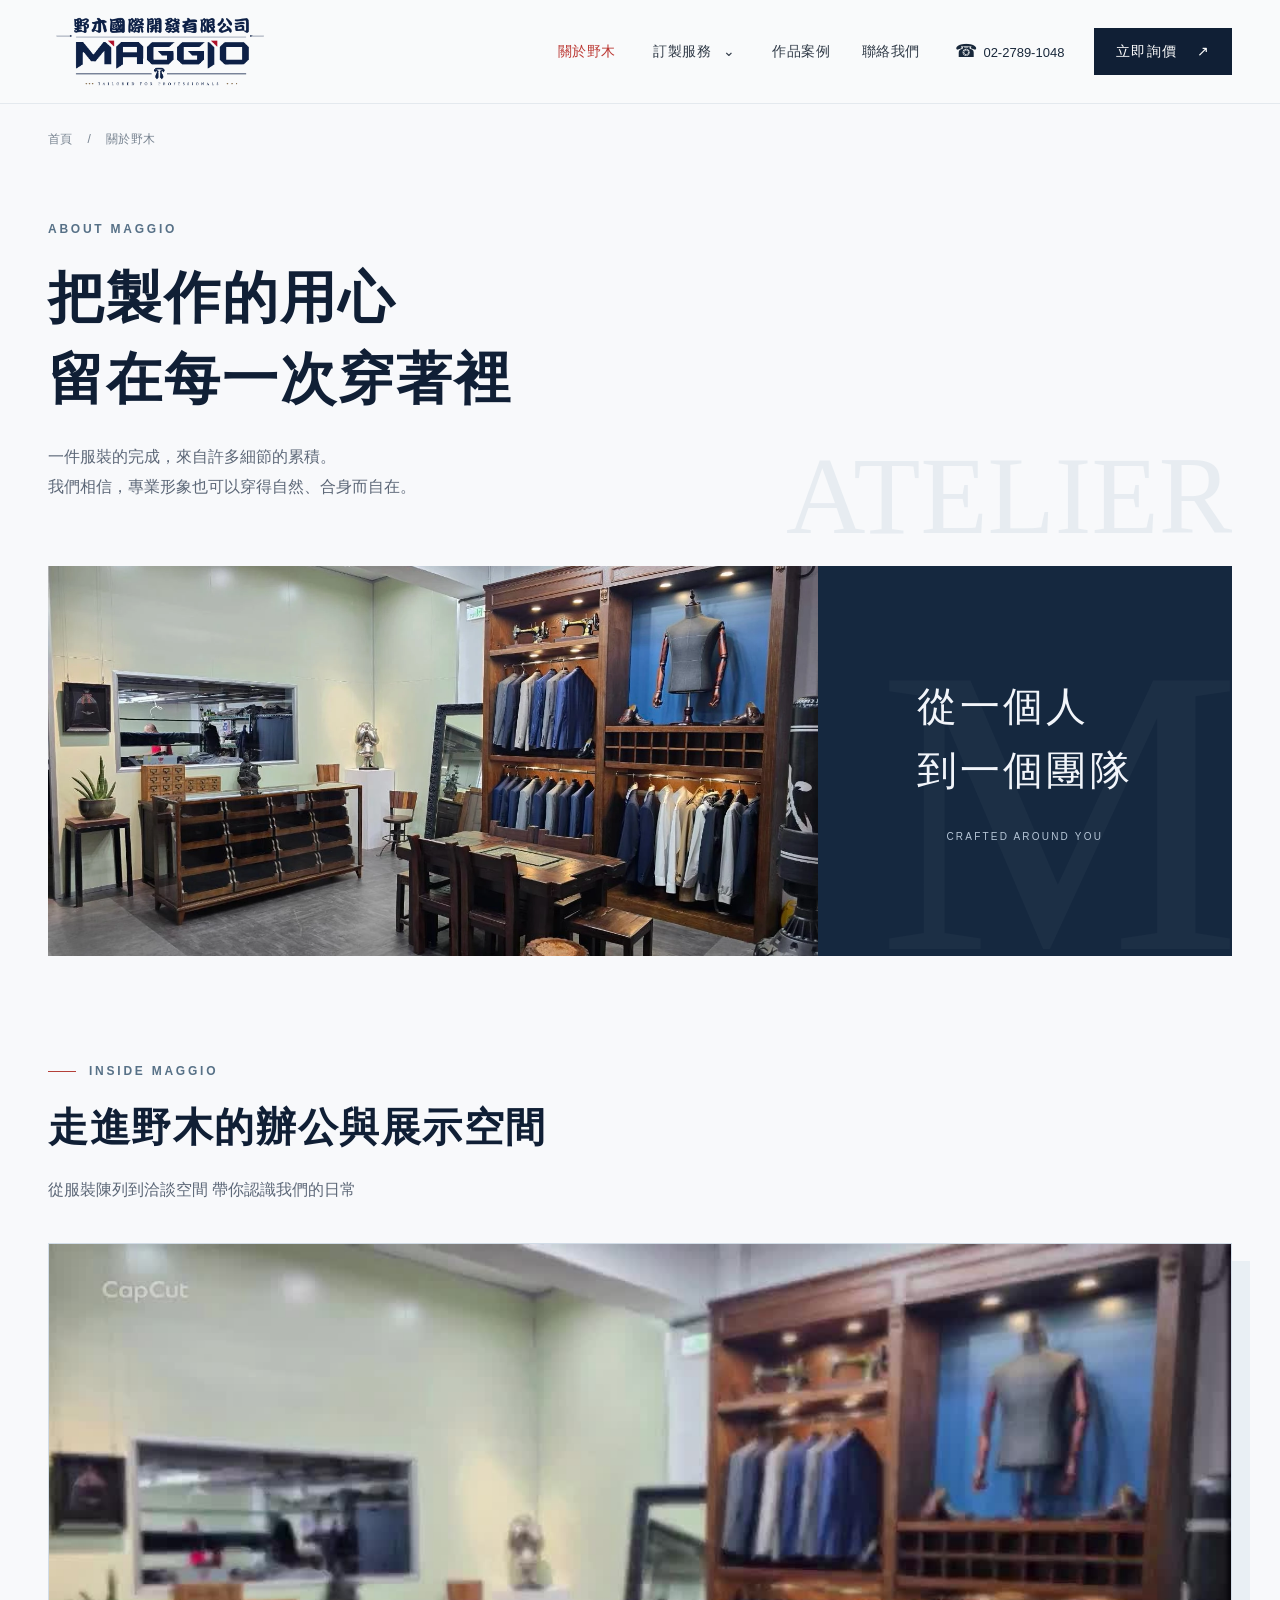
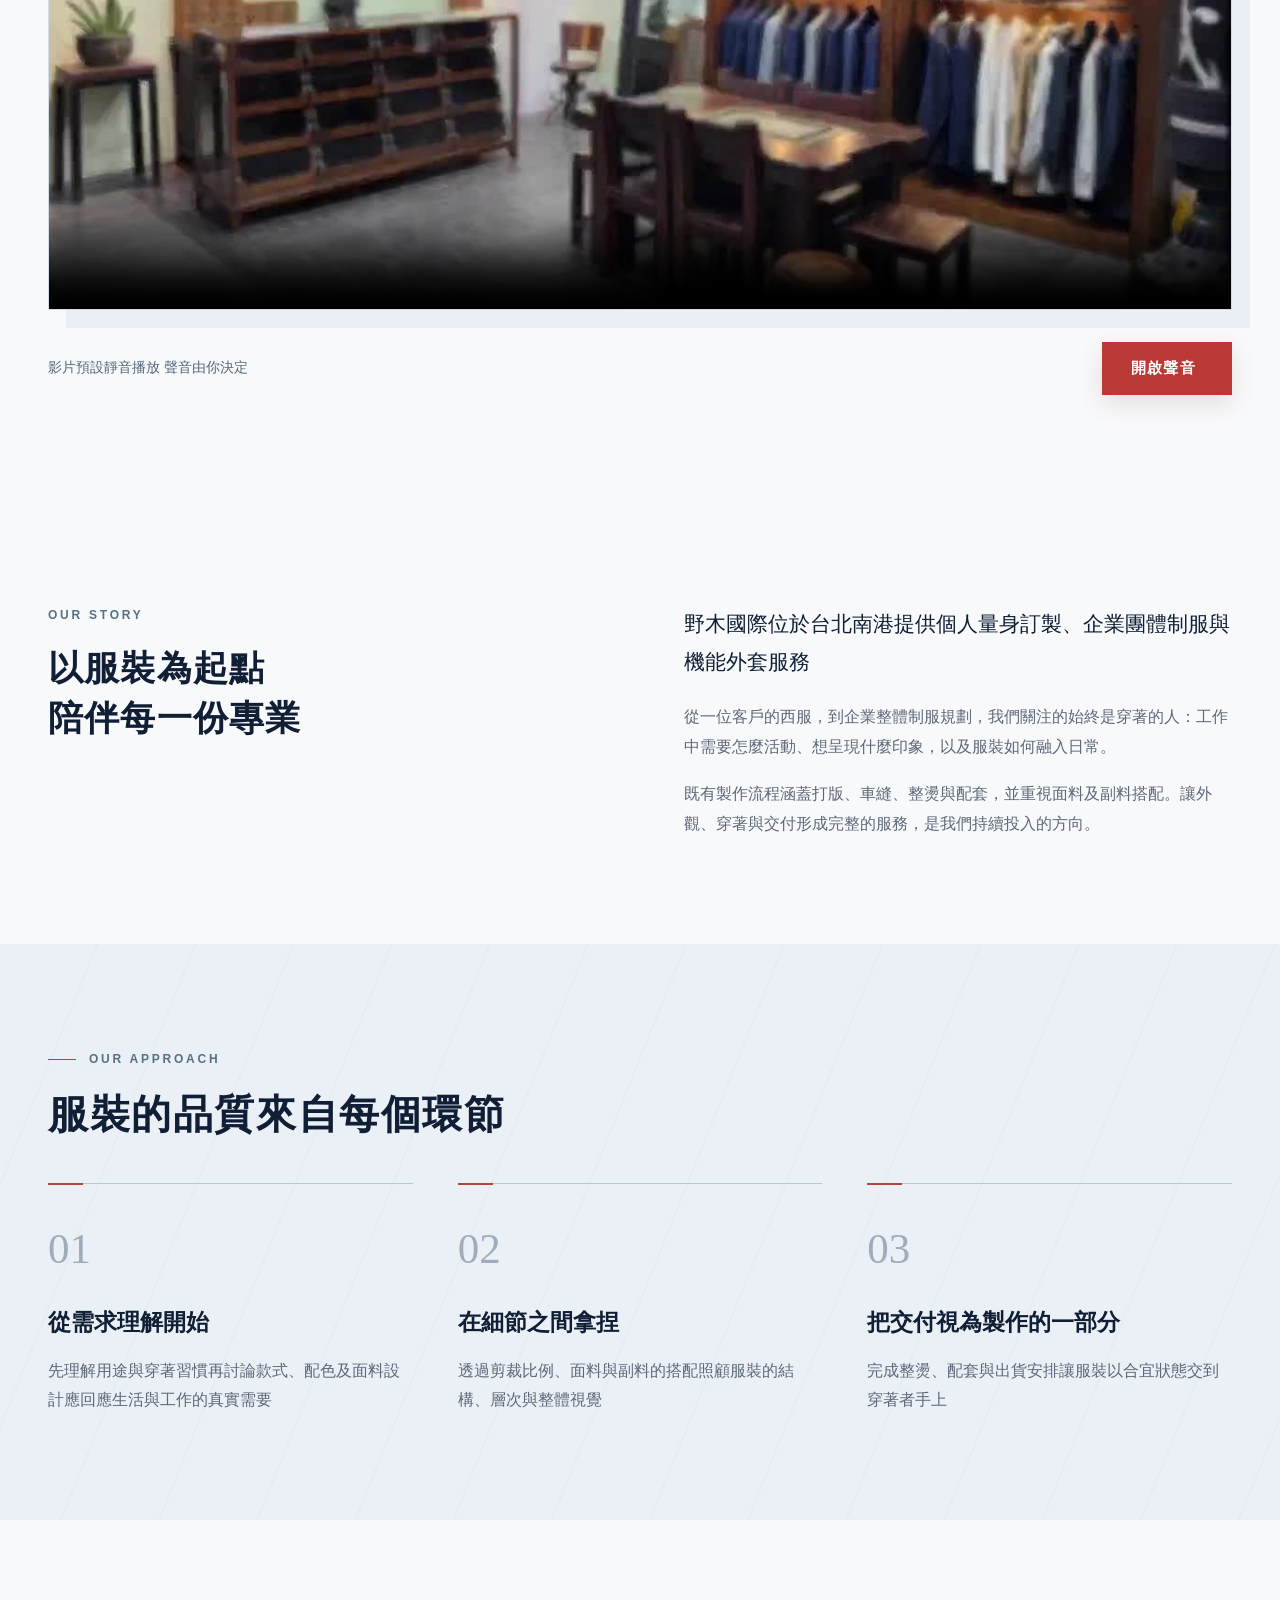
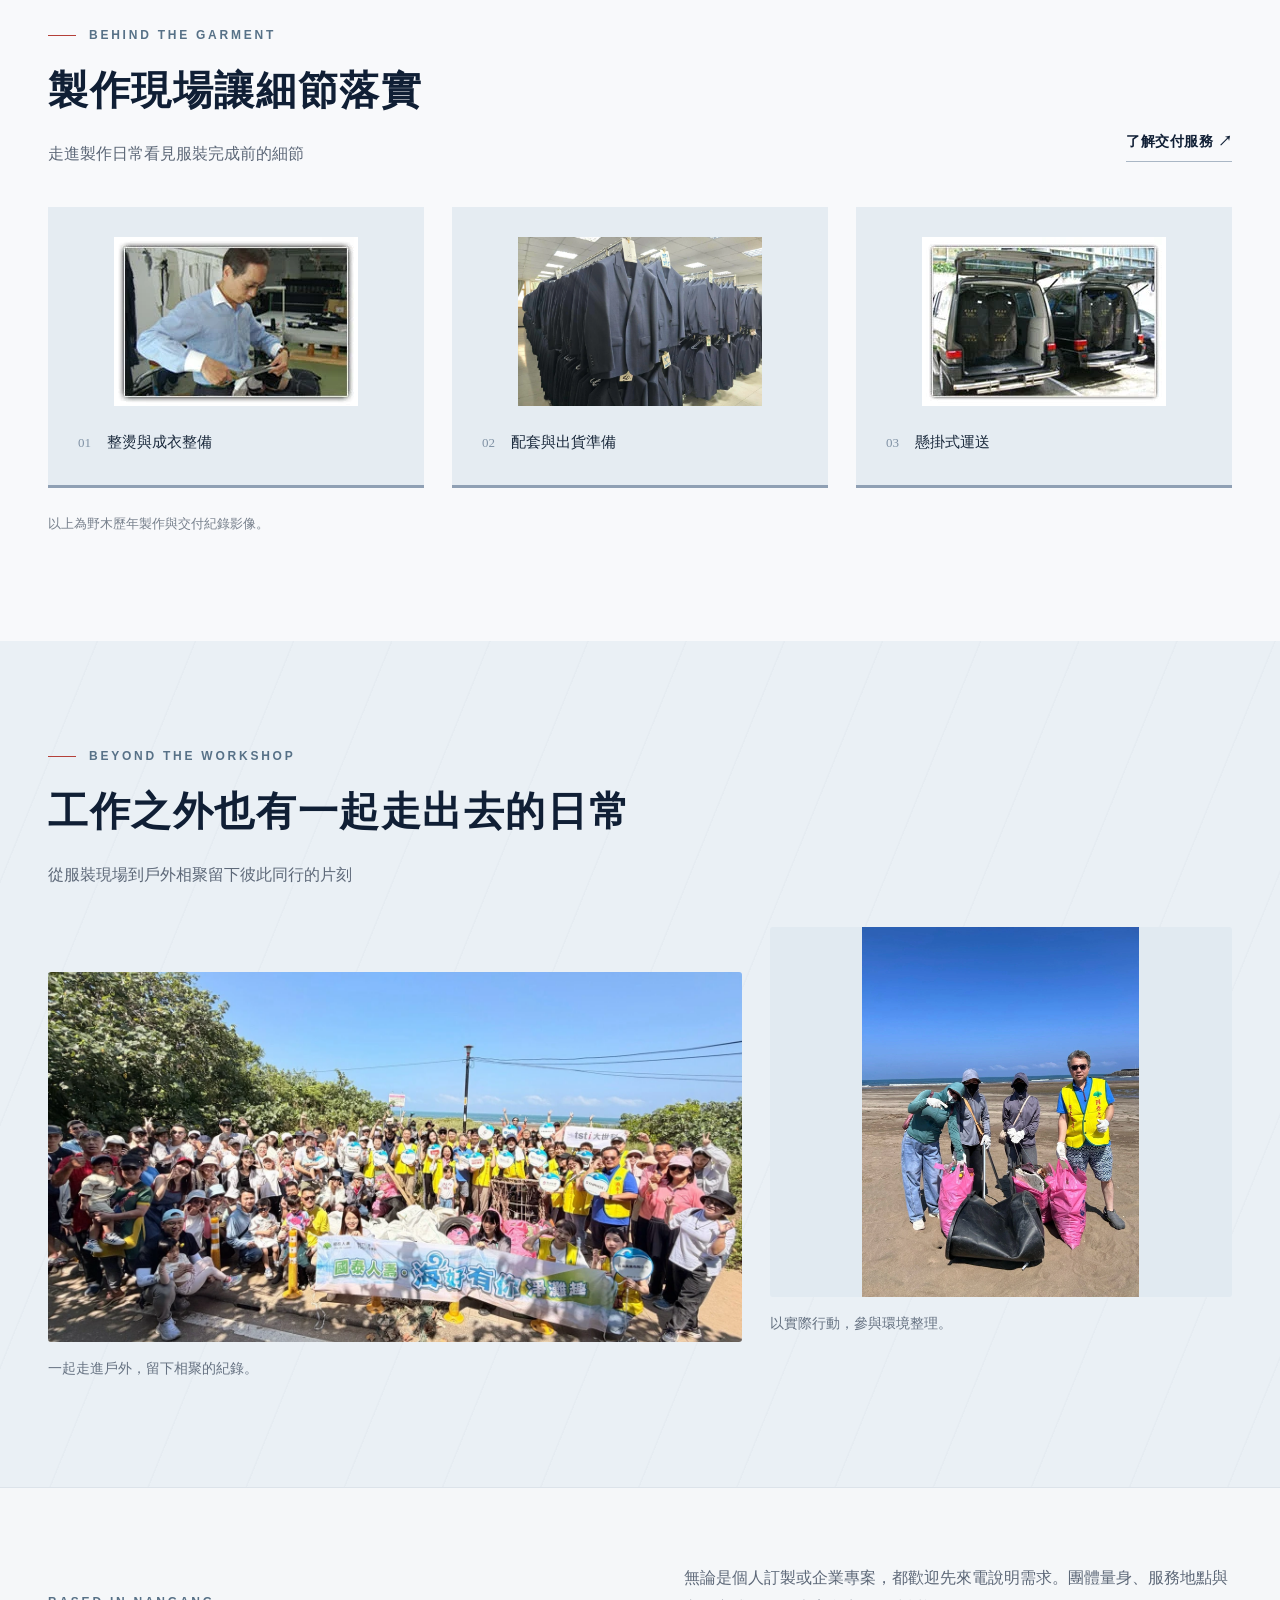
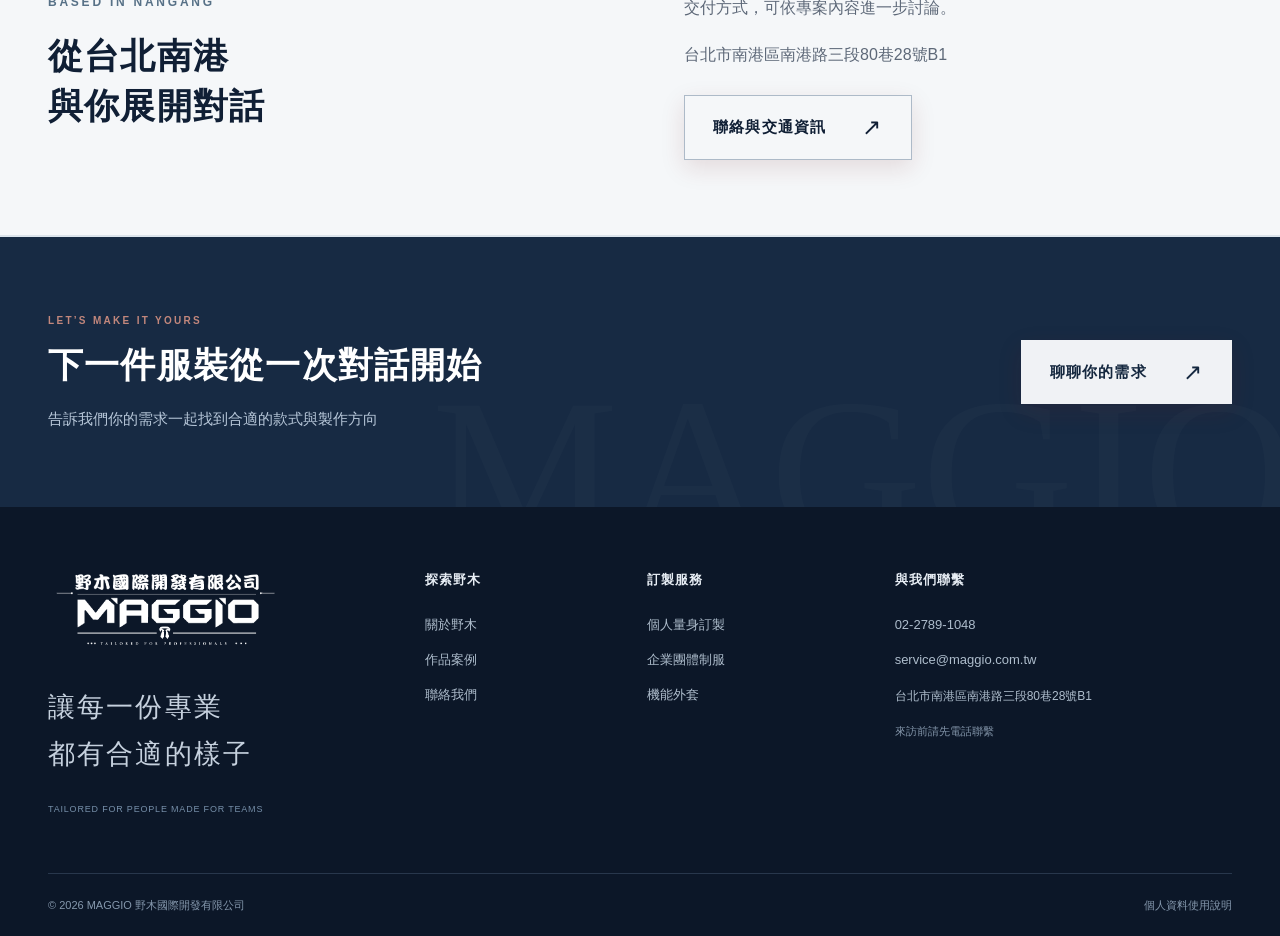
==== commit 656c433b: "Use transparent white logo in dark footer" ====
--- a/about/index.html
+++ b/about/index.html
@@ -1,5 +1,5 @@
 <!doctype html>
-<html lang="zh-Hant"><head><meta charset="utf-8"><meta name="viewport" content="width=device-width,initial-scale=1"><title>關於野木｜製作的細節穿著的信任｜MAGGIO</title><meta name="description" content="認識 MAGGIO 野木國際，從打版、製作到整燙與交付，了解我們對服裝與服務的用心。"><meta name="robots" content="noindex,nofollow"><meta name="theme-color" content="#0b1c34"><link rel="canonical" href="https://www.maggio.com.tw/about/"><meta property="og:title" content="關於野木｜製作的細節，穿著的信任｜MAGGIO"><meta property="og:description" content="認識 MAGGIO 野木國際，從打版、製作到整燙與交付，了解我們對服裝與服務的用心。"><meta property="og:type" content="website"><link rel="icon" type="image/png" href="../assets/images/logo.png?v=d0197b161d"><link rel="stylesheet" href="../assets/styles.css?v=20260930-4"><link rel="stylesheet" href="../assets/design.css?v=20261005-3"><script src="../assets/site.js" defer></script><script src="../assets/experience.js?v=20261005-3" defer></script></head><body class="page-about"><a class="skip-link" href="#main">跳至主要內容</a>
+<html lang="zh-Hant"><head><meta charset="utf-8"><meta name="viewport" content="width=device-width,initial-scale=1"><title>關於野木｜製作的細節穿著的信任｜MAGGIO</title><meta name="description" content="認識 MAGGIO 野木國際，從打版、製作到整燙與交付，了解我們對服裝與服務的用心。"><meta name="robots" content="noindex,nofollow"><meta name="theme-color" content="#0b1c34"><link rel="canonical" href="https://www.maggio.com.tw/about/"><meta property="og:title" content="關於野木｜製作的細節，穿著的信任｜MAGGIO"><meta property="og:description" content="認識 MAGGIO 野木國際，從打版、製作到整燙與交付，了解我們對服裝與服務的用心。"><meta property="og:type" content="website"><link rel="icon" type="image/png" href="../assets/images/logo.png?v=d0197b161d"><link rel="stylesheet" href="../assets/styles.css?v=20260930-4"><link rel="stylesheet" href="../assets/design.css?v=20261007-1"><script src="../assets/site.js" defer></script><script src="../assets/experience.js?v=20261005-3" defer></script></head><body class="page-about"><a class="skip-link" href="#main">跳至主要內容</a>
 <header class="site-header"><div class="header-inner container">
 <a class="brand" href="../index.html" aria-label="MAGGIO 野木國際 首頁"><img class="brand-logo" src="../assets/images/logo.png?v=d0197b161d" alt="MAGGIO 野木國際開發有限公司" width="729" height="245"></a>
 <button class="menu-toggle" aria-expanded="false" aria-controls="main-nav" aria-label="開啟導覽選單"><span></span><span></span></button>
--- a/assets/design.css
+++ b/assets/design.css
@@ -12,7 +12,9 @@
 
 /* Transparent brand artwork and accessible hover treatment. */
 .brand .brand-logo{mix-blend-mode:normal;transition:transform .28s ease,filter .28s ease;transform-origin:center}
-.site-footer .brand{background:#edf2f7;padding:14px 18px;border-radius:3px}
+.site-footer .brand{background:transparent;padding:0;border-radius:0}
+.site-footer .brand .brand-logo{filter:brightness(0) invert(1)}
+.site-footer .brand:hover .brand-logo,.site-footer .brand:focus-visible .brand-logo{filter:brightness(0) invert(1) drop-shadow(0 4px 7px #ffffff30)}
 .brand:focus-visible{outline:2px solid #b4453b;outline-offset:6px}
 @media(hover:hover){.brand:hover .brand-logo{transform:translateY(-3px) scale(1.025);filter:drop-shadow(0 5px 5px #10213a30)}}
 .brand:focus-visible .brand-logo{filter:drop-shadow(0 5px 5px #10213a30)}
